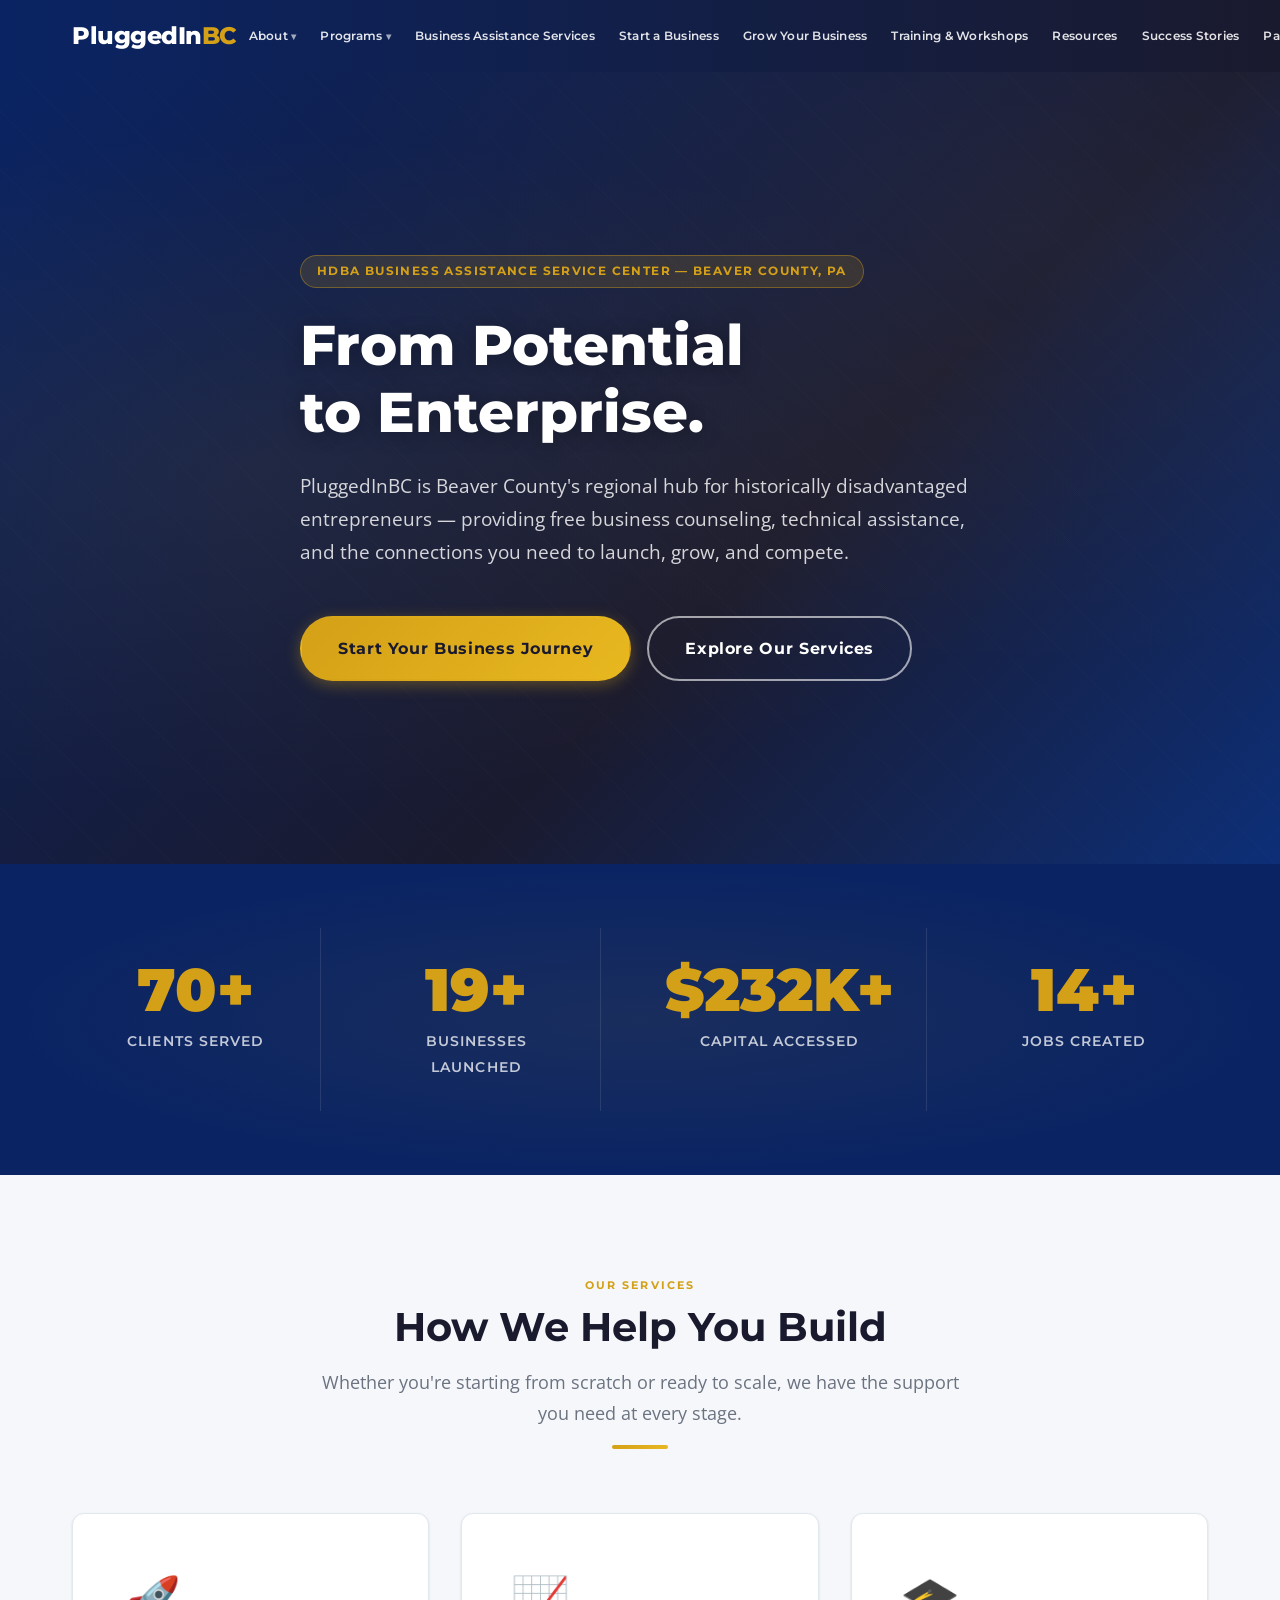
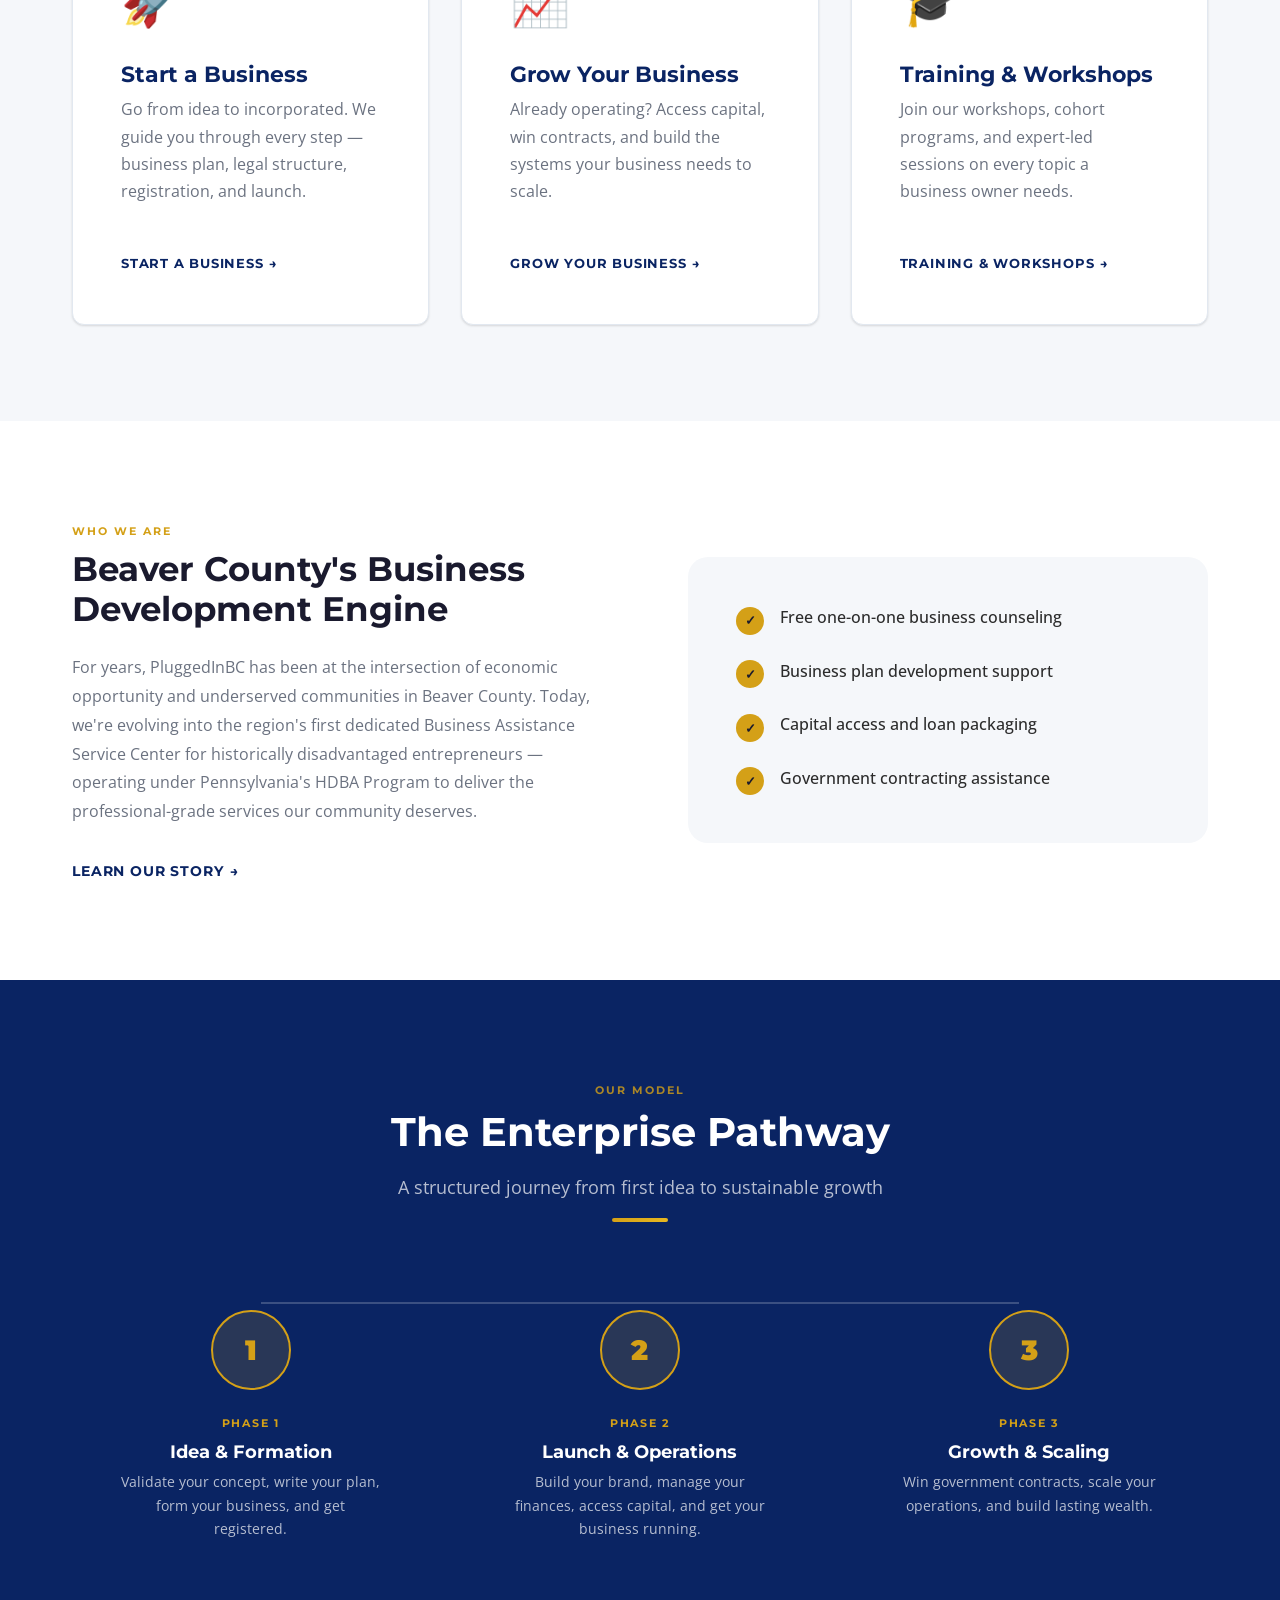
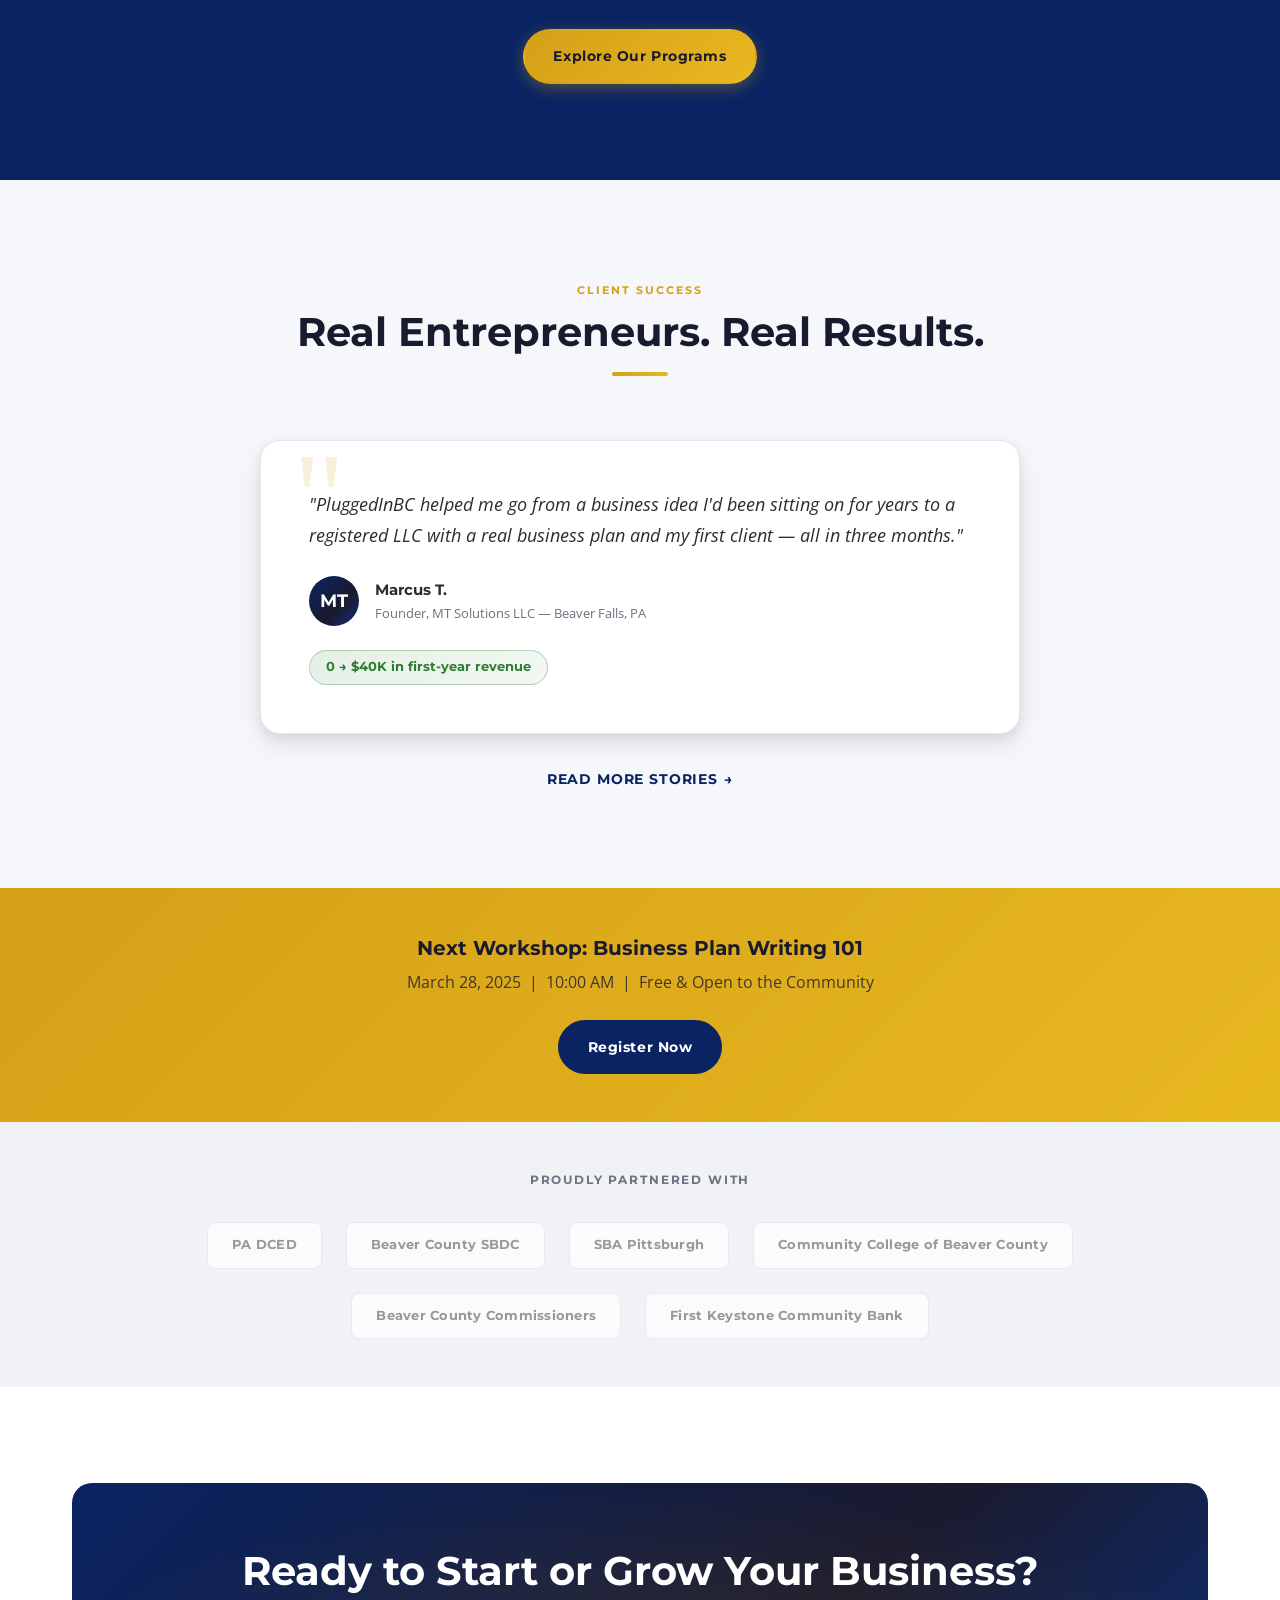
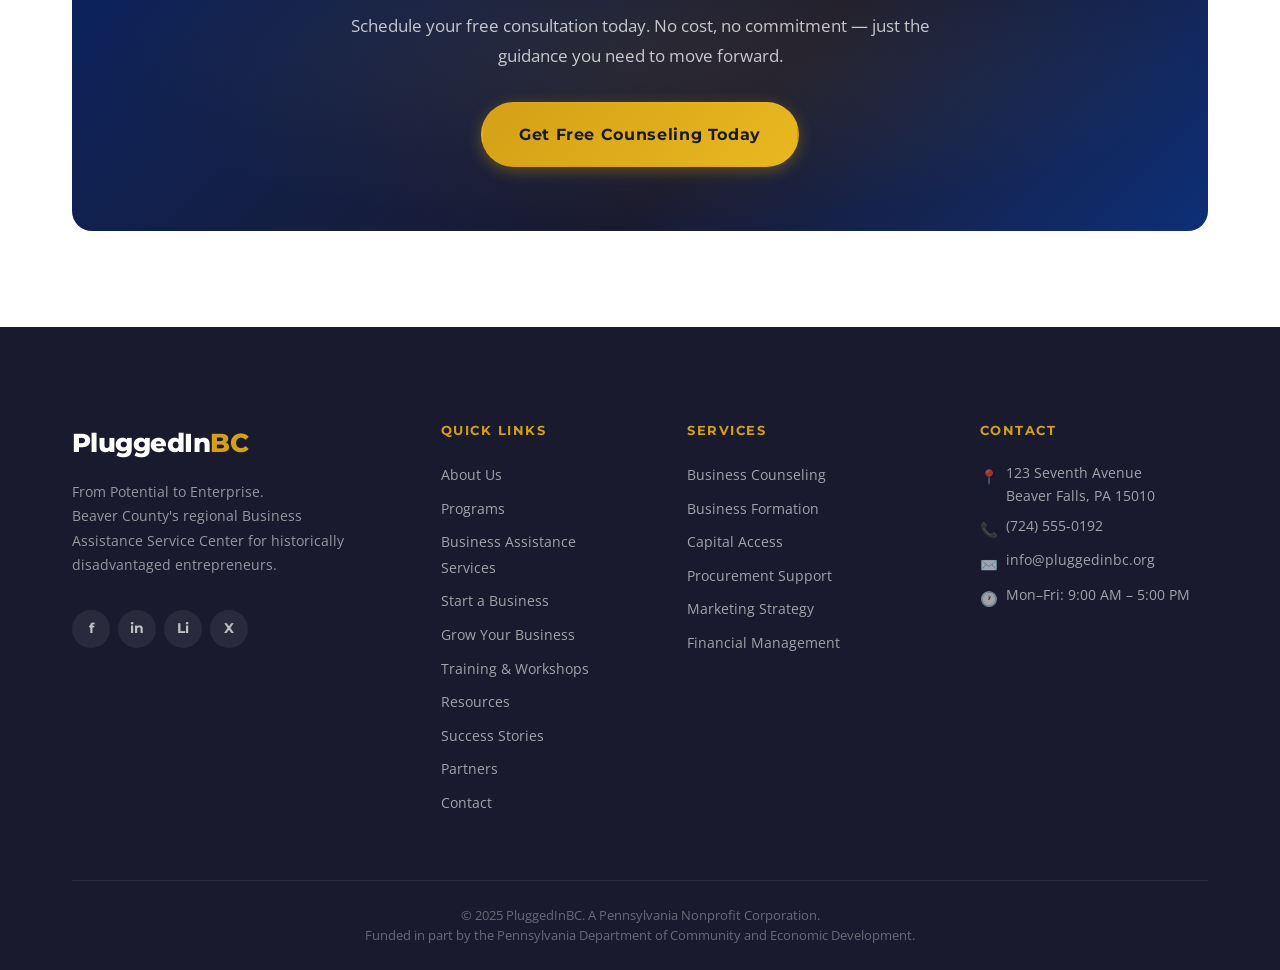
==== index.html @ 72ad7e78 "Initial website build" ====
<!DOCTYPE html>
<html lang="en">
<head>
  <meta charset="UTF-8" />
  <meta name="viewport" content="width=device-width, initial-scale=1.0" />
  <meta name="description" content="PluggedInBC is Beaver County's regional Business Assistance Service Center for historically disadvantaged entrepreneurs — providing free business counseling, technical assistance, and capital access support." />
  <title>PluggedInBC — From Potential to Enterprise | Beaver County, PA</title>
  <link rel="preconnect" href="https://fonts.googleapis.com" />
  <link rel="preconnect" href="https://fonts.gstatic.com" crossorigin />
  <link href="https://fonts.googleapis.com/css2?family=Montserrat:wght@400;500;600;700;800;900&family=Open+Sans:wght@300;400;500;600;700&display=swap" rel="stylesheet" />
  <link rel="stylesheet" href="css/style.css" />
</head>
<body>

  <!-- ============================================================
       NAVIGATION
       ============================================================ -->
  <header class="site-header" role="banner">
    <nav class="nav-container" role="navigation" aria-label="Main navigation">
      <a href="index.html" class="nav-logo" aria-label="PluggedInBC Home">
        <span class="logo-text">PluggedIn<span class="bc">BC</span></span>
      </a>

      <ul class="nav-links" role="list">
        <li class="has-dropdown">
          <a href="about.html">About</a>
          <ul class="dropdown-menu" role="list">
            <li><a href="about.html#mission">Our Mission</a></li>
            <li><a href="about.html#team">Our Team</a></li>
            <li><a href="about.html#story">Our Story</a></li>
          </ul>
        </li>
        <li class="has-dropdown">
          <a href="programs.html">Programs</a>
          <ul class="dropdown-menu" role="list">
            <li><a href="programs.html#enterprise-pathway">Enterprise Pathway</a></li>
            <li><a href="programs.html#workshops">Workshops</a></li>
            <li><a href="programs.html#cohort">Cohort Program</a></li>
          </ul>
        </li>
        <li><a href="services.html">Business Assistance Services</a></li>
        <li><a href="start-a-business.html">Start a Business</a></li>
        <li><a href="grow-your-business.html">Grow Your Business</a></li>
        <li><a href="training.html">Training &amp; Workshops</a></li>
        <li><a href="resources.html">Resources</a></li>
        <li><a href="success-stories.html">Success Stories</a></li>
        <li><a href="partners.html">Partners</a></li>
        <li><a href="contact.html">Contact</a></li>
      </ul>

      <a href="contact.html" class="nav-cta">Get Free Counseling</a>

      <button class="nav-toggle" aria-label="Toggle mobile menu" aria-expanded="false">
        <span></span><span></span><span></span>
      </button>
    </nav>
  </header>

  <!-- Mobile Nav -->
  <div class="mobile-nav" role="dialog" aria-label="Mobile navigation">
    <ul class="mobile-nav-links" role="list">
      <li>
        <button class="mobile-dropdown-toggle" data-target="mob-about">About ▾</button>
        <div class="mobile-dropdown" id="mob-about">
          <a href="about.html#mission">Our Mission</a>
          <a href="about.html#team">Our Team</a>
          <a href="about.html#story">Our Story</a>
        </div>
      </li>
      <li>
        <button class="mobile-dropdown-toggle" data-target="mob-programs">Programs ▾</button>
        <div class="mobile-dropdown" id="mob-programs">
          <a href="programs.html#enterprise-pathway">Enterprise Pathway</a>
          <a href="programs.html#workshops">Workshops</a>
          <a href="programs.html#cohort">Cohort Program</a>
        </div>
      </li>
      <li><a href="services.html">Business Assistance Services</a></li>
      <li><a href="start-a-business.html">Start a Business</a></li>
      <li><a href="grow-your-business.html">Grow Your Business</a></li>
      <li><a href="training.html">Training &amp; Workshops</a></li>
      <li><a href="resources.html">Resources</a></li>
      <li><a href="success-stories.html">Success Stories</a></li>
      <li><a href="partners.html">Partners</a></li>
      <li><a href="contact.html">Contact</a></li>
    </ul>
    <a href="contact.html" class="mobile-nav-cta">Get Free Counseling</a>
  </div>

  <main id="main-content">

    <!-- ============================================================
         HERO
         ============================================================ -->
    <section class="hero" aria-label="Hero">
      <div class="hero-pattern" aria-hidden="true"></div>
      <div class="container">
        <div class="hero-content">
          <span class="hero-badge">HDBA Business Assistance Service Center — Beaver County, PA</span>
          <h1>From Potential<br>to Enterprise.</h1>
          <p class="hero-subheadline">PluggedInBC is Beaver County's regional hub for historically disadvantaged entrepreneurs — providing free business counseling, technical assistance, and the connections you need to launch, grow, and compete.</p>
          <div class="hero-actions">
            <a href="contact.html" class="btn btn-primary btn-lg">Start Your Business Journey</a>
            <a href="services.html" class="btn btn-outline btn-lg">Explore Our Services</a>
          </div>
        </div>
      </div>
    </section>

    <!-- ============================================================
         IMPACT COUNTER BAR
         ============================================================ -->
    <section class="impact-bar" aria-label="Impact statistics">
      <div class="container">
        <div class="impact-grid">
          <div class="impact-item">
            <span class="impact-number" data-counter data-target="75" data-suffix="+">75+</span>
            <span class="impact-label">Clients Served</span>
          </div>
          <div class="impact-item">
            <span class="impact-number" data-counter data-target="20" data-suffix="+">20+</span>
            <span class="impact-label">Businesses Launched</span>
          </div>
          <div class="impact-item">
            <span class="impact-number" data-counter data-target="250" data-prefix="$" data-suffix="K+">$250K+</span>
            <span class="impact-label">Capital Accessed</span>
          </div>
          <div class="impact-item">
            <span class="impact-number" data-counter data-target="15" data-suffix="+">15+</span>
            <span class="impact-label">Jobs Created</span>
          </div>
        </div>
      </div>
    </section>

    <!-- ============================================================
         THREE PILLARS
         ============================================================ -->
    <section class="section section-light" aria-labelledby="pillars-heading">
      <div class="container">
        <div class="section-header centered">
          <span class="section-label">Our Services</span>
          <h2 id="pillars-heading">How We Help You Build</h2>
          <p>Whether you're starting from scratch or ready to scale, we have the support you need at every stage.</p>
          <span class="gold-line centered" aria-hidden="true"></span>
        </div>

        <div class="grid grid-3">
          <div class="pillar-card">
            <div class="icon" aria-hidden="true">🚀</div>
            <h3>Start a Business</h3>
            <p>Go from idea to incorporated. We guide you through every step — business plan, legal structure, registration, and launch.</p>
            <a href="start-a-business.html" class="card-link">Start a Business</a>
          </div>
          <div class="pillar-card">
            <div class="icon" aria-hidden="true">📈</div>
            <h3>Grow Your Business</h3>
            <p>Already operating? Access capital, win contracts, and build the systems your business needs to scale.</p>
            <a href="grow-your-business.html" class="card-link">Grow Your Business</a>
          </div>
          <div class="pillar-card">
            <div class="icon" aria-hidden="true">🎓</div>
            <h3>Training &amp; Workshops</h3>
            <p>Join our workshops, cohort programs, and expert-led sessions on every topic a business owner needs.</p>
            <a href="training.html" class="card-link">Training &amp; Workshops</a>
          </div>
        </div>
      </div>
    </section>

    <!-- ============================================================
         ABOUT SPLIT SECTION
         ============================================================ -->
    <section class="section section-white" aria-labelledby="about-heading">
      <div class="container">
        <div class="split-section">
          <div class="left">
            <span class="section-label">Who We Are</span>
            <h2 id="about-heading">Beaver County's Business Development Engine</h2>
            <p>For years, PluggedInBC has been at the intersection of economic opportunity and underserved communities in Beaver County. Today, we're evolving into the region's first dedicated Business Assistance Service Center for historically disadvantaged entrepreneurs — operating under Pennsylvania's HDBA Program to deliver the professional-grade services our community deserves.</p>
            <a href="about.html#story" class="arrow-link">Learn Our Story</a>
          </div>
          <div class="right">
            <ul class="check-list" role="list">
              <li>Free one-on-one business counseling</li>
              <li>Business plan development support</li>
              <li>Capital access and loan packaging</li>
              <li>Government contracting assistance</li>
            </ul>
          </div>
        </div>
      </div>
    </section>

    <!-- ============================================================
         PROGRAM MODEL — ENTERPRISE PATHWAY
         ============================================================ -->
    <section class="section section-navy" aria-labelledby="pathway-heading">
      <div class="container">
        <div class="section-header centered" style="margin-bottom:2.5rem;">
          <span class="section-label" style="color:rgba(212,160,23,0.8);">Our Model</span>
          <h2 id="pathway-heading" style="color:#fff;">The Enterprise Pathway</h2>
          <p style="color:rgba(255,255,255,0.7);">A structured journey from first idea to sustainable growth</p>
          <span class="gold-line centered" aria-hidden="true"></span>
        </div>

        <div class="phase-steps">
          <div class="phase-step">
            <div class="phase-number" aria-hidden="true">1</div>
            <p class="phase-label">Phase 1</p>
            <h3>Idea &amp; Formation</h3>
            <p>Validate your concept, write your plan, form your business, and get registered.</p>
          </div>
          <div class="phase-step">
            <div class="phase-number" aria-hidden="true">2</div>
            <p class="phase-label">Phase 2</p>
            <h3>Launch &amp; Operations</h3>
            <p>Build your brand, manage your finances, access capital, and get your business running.</p>
          </div>
          <div class="phase-step">
            <div class="phase-number" aria-hidden="true">3</div>
            <p class="phase-label">Phase 3</p>
            <h3>Growth &amp; Scaling</h3>
            <p>Win government contracts, scale your operations, and build lasting wealth.</p>
          </div>
        </div>

        <div style="text-align:center; margin-top:2.5rem;">
          <a href="programs.html" class="btn btn-primary">Explore Our Programs</a>
        </div>
      </div>
    </section>

    <!-- ============================================================
         FEATURED SUCCESS STORY
         ============================================================ -->
    <section class="section section-light" aria-labelledby="story-heading">
      <div class="container">
        <div class="section-header centered">
          <span class="section-label">Client Success</span>
          <h2 id="story-heading">Real Entrepreneurs. Real Results.</h2>
          <span class="gold-line centered" aria-hidden="true"></span>
        </div>

        <div style="max-width:760px; margin:0 auto;">
          <div class="quote-card">
            <p class="quote-text">"PluggedInBC helped me go from a business idea I'd been sitting on for years to a registered LLC with a real business plan and my first client — all in three months."</p>
            <div class="quote-attribution">
              <div class="quote-avatar" aria-hidden="true">MT</div>
              <div class="quote-attribution-text">
                <div class="name">Marcus T.</div>
                <div class="title">Founder, MT Solutions LLC — Beaver Falls, PA</div>
              </div>
            </div>
            <span class="stat-badge">0 → $40K in first-year revenue</span>
          </div>
          <div style="text-align:center; margin-top:2rem;">
            <a href="success-stories.html" class="arrow-link">Read More Stories</a>
          </div>
        </div>
      </div>
    </section>

    <!-- ============================================================
         UPCOMING WORKSHOP BANNER
         ============================================================ -->
    <section class="workshop-banner" aria-label="Upcoming workshop">
      <div class="container">
        <h3>Next Workshop: Business Plan Writing 101</h3>
        <p>March 28, 2025 &nbsp;|&nbsp; 10:00 AM &nbsp;|&nbsp; Free &amp; Open to the Community</p>
        <a href="contact.html" class="btn btn-secondary">Register Now</a>
      </div>
    </section>

    <!-- ============================================================
         PARTNER LOGOS STRIP
         ============================================================ -->
    <section class="partner-strip" aria-label="Our partners">
      <div class="container">
        <p class="partner-strip-label">Proudly Partnered With</p>
        <div class="partner-logos">
          <div class="partner-logo-box">PA DCED</div>
          <div class="partner-logo-box">Beaver County SBDC</div>
          <div class="partner-logo-box">SBA Pittsburgh</div>
          <div class="partner-logo-box">Community College of Beaver County</div>
          <div class="partner-logo-box">Beaver County Commissioners</div>
          <div class="partner-logo-box">First Keystone Community Bank</div>
        </div>
      </div>
    </section>

    <!-- ============================================================
         BOTTOM CTA
         ============================================================ -->
    <section class="section section-white">
      <div class="container">
        <div class="cta-block">
          <h2>Ready to Start or Grow Your Business?</h2>
          <p>Schedule your free consultation today. No cost, no commitment — just the guidance you need to move forward.</p>
          <a href="contact.html" class="btn btn-primary btn-lg">Get Free Counseling Today</a>
        </div>
      </div>
    </section>

  </main>

  <!-- ============================================================
       FOOTER
       ============================================================ -->
  <footer class="site-footer" role="contentinfo">
    <div class="container">
      <div class="footer-grid">
        <!-- Col 1 -->
        <div class="footer-logo-col">
          <a href="index.html" class="nav-logo" style="margin-bottom:1rem; display:inline-block;">
            <span class="logo-text">PluggedIn<span class="bc">BC</span></span>
          </a>
          <p class="footer-tagline">From Potential to Enterprise.<br>Beaver County's regional Business Assistance Service Center for historically disadvantaged entrepreneurs.</p>
          <div class="social-links" aria-label="Social media links">
            <a href="#" class="social-link" aria-label="Facebook">f</a>
            <a href="#" class="social-link" aria-label="Instagram">in</a>
            <a href="#" class="social-link" aria-label="LinkedIn">Li</a>
            <a href="#" class="social-link" aria-label="Twitter/X">X</a>
          </div>
        </div>

        <!-- Col 2 -->
        <div>
          <h4 class="footer-heading">Quick Links</h4>
          <ul class="footer-links">
            <li><a href="about.html">About Us</a></li>
            <li><a href="programs.html">Programs</a></li>
            <li><a href="services.html">Business Assistance Services</a></li>
            <li><a href="start-a-business.html">Start a Business</a></li>
            <li><a href="grow-your-business.html">Grow Your Business</a></li>
            <li><a href="training.html">Training &amp; Workshops</a></li>
            <li><a href="resources.html">Resources</a></li>
            <li><a href="success-stories.html">Success Stories</a></li>
            <li><a href="partners.html">Partners</a></li>
            <li><a href="contact.html">Contact</a></li>
          </ul>
        </div>

        <!-- Col 3 -->
        <div>
          <h4 class="footer-heading">Services</h4>
          <ul class="footer-links">
            <li><a href="services.html">Business Counseling</a></li>
            <li><a href="services.html">Business Formation</a></li>
            <li><a href="services.html">Capital Access</a></li>
            <li><a href="services.html">Procurement Support</a></li>
            <li><a href="services.html">Marketing Strategy</a></li>
            <li><a href="services.html">Financial Management</a></li>
          </ul>
        </div>

        <!-- Col 4 -->
        <div>
          <h4 class="footer-heading">Contact</h4>
          <div class="footer-contact-info">
            <div class="footer-contact-item">
              <span class="icon" aria-hidden="true">📍</span>
              <span>123 Seventh Avenue<br>Beaver Falls, PA 15010</span>
            </div>
            <div class="footer-contact-item">
              <span class="icon" aria-hidden="true">📞</span>
              <span><a href="tel:7245550192" style="color:rgba(255,255,255,0.6)">(724) 555-0192</a></span>
            </div>
            <div class="footer-contact-item">
              <span class="icon" aria-hidden="true">✉️</span>
              <span><a href="mailto:info@pluggedinbc.org" style="color:rgba(255,255,255,0.6)">info@pluggedinbc.org</a></span>
            </div>
            <div class="footer-contact-item">
              <span class="icon" aria-hidden="true">🕐</span>
              <span>Mon–Fri: 9:00 AM – 5:00 PM</span>
            </div>
          </div>
        </div>
      </div>

      <div class="footer-bottom">
        <p>© 2025 PluggedInBC. A Pennsylvania Nonprofit Corporation.<br>Funded in part by the Pennsylvania Department of Community and Economic Development.</p>
      </div>
    </div>
  </footer>

  <script src="js/main.js"></script>
</body>
</html>
---- css/style.css ----
/* ============================================================
   PluggedInBC — Main Stylesheet
   style.css
   ============================================================ */

/* ----------------------------------------------------------
   1. GOOGLE FONTS & CSS VARIABLES
   ---------------------------------------------------------- */
@import url('https://fonts.googleapis.com/css2?family=Montserrat:wght@400;500;600;700;800;900&family=Open+Sans:wght@300;400;500;600;700&display=swap');

:root {
  /* Colors */
  --color-primary:   #0A2463;
  --color-accent:    #D4A017;
  --color-light:     #F5F7FA;
  --color-dark:      #1A1A2E;
  --color-success:   #2E7D32;
  --color-white:     #FFFFFF;
  --color-text:      #2C2C2C;
  --color-text-muted:#6B7280;
  --color-border:    #E2E8F0;
  --color-navy-mid:  #0D2F78;

  /* Gradients */
  --gradient-hero:      linear-gradient(135deg, #0A2463 0%, #1A1A2E 60%, #0D2F78 100%);
  --gradient-nav:       linear-gradient(90deg, #0A2463 0%, #1A1A2E 100%);
  --gradient-accent:    linear-gradient(135deg, #D4A017 0%, #E8B820 100%);

  /* Typography */
  --font-heading: 'Montserrat', sans-serif;
  --font-body:    'Open Sans', sans-serif;

  /* Spacing */
  --spacing-xs:   0.25rem;
  --spacing-sm:   0.5rem;
  --spacing-md:   1rem;
  --spacing-lg:   1.5rem;
  --spacing-xl:   2rem;
  --spacing-2xl:  3rem;
  --spacing-3xl:  4rem;
  --spacing-4xl:  6rem;

  /* Borders */
  --radius-sm:  4px;
  --radius-md:  8px;
  --radius-lg:  12px;
  --radius-xl:  20px;
  --radius-full: 9999px;

  /* Shadows */
  --shadow-sm:  0 1px 3px rgba(0,0,0,0.08), 0 1px 2px rgba(0,0,0,0.06);
  --shadow-md:  0 4px 6px rgba(0,0,0,0.07), 0 2px 4px rgba(0,0,0,0.05);
  --shadow-lg:  0 10px 25px rgba(0,0,0,0.10), 0 4px 10px rgba(0,0,0,0.06);
  --shadow-xl:  0 20px 50px rgba(0,0,0,0.15);
  --shadow-card:0 2px 15px rgba(10,36,99,0.08);

  /* Transitions */
  --transition-fast:   0.15s ease;
  --transition-normal: 0.25s ease;
  --transition-slow:   0.4s ease;

  /* Layout */
  --container-max: 1200px;
  --nav-height:    72px;
}

/* ----------------------------------------------------------
   2. RESET & NORMALIZE
   ---------------------------------------------------------- */
*, *::before, *::after {
  box-sizing: border-box;
  margin: 0;
  padding: 0;
}

html {
  scroll-behavior: smooth;
  font-size: 16px;
  -webkit-text-size-adjust: 100%;
}

body {
  font-family: var(--font-body);
  color: var(--color-text);
  background-color: var(--color-white);
  line-height: 1.6;
  overflow-x: hidden;
}

img, svg, video {
  max-width: 100%;
  height: auto;
  display: block;
}

a {
  color: inherit;
  text-decoration: none;
}

ul, ol {
  list-style: none;
}

button, input, select, textarea {
  font-family: inherit;
  font-size: inherit;
}

button {
  cursor: pointer;
  border: none;
  background: none;
}

/* ----------------------------------------------------------
   3. TYPOGRAPHY SCALE
   ---------------------------------------------------------- */
h1, h2, h3, h4, h5, h6 {
  font-family: var(--font-heading);
  font-weight: 700;
  line-height: 1.2;
  color: var(--color-dark);
}

h1 { font-size: clamp(2rem, 5vw, 3.5rem); font-weight: 800; }
h2 { font-size: clamp(1.6rem, 3.5vw, 2.5rem); }
h3 { font-size: clamp(1.25rem, 2.5vw, 1.75rem); }
h4 { font-size: clamp(1.1rem, 2vw, 1.375rem); }
h5 { font-size: 1.125rem; }
h6 { font-size: 1rem; }

p {
  font-size: 1rem;
  line-height: 1.75;
  color: var(--color-text);
}

.text-small { font-size: 0.875rem; }
.text-xs    { font-size: 0.75rem;  }
.text-large { font-size: 1.125rem; }

.text-muted { color: var(--color-text-muted); }
.text-white { color: var(--color-white); }
.text-accent{ color: var(--color-accent); }
.text-primary{ color: var(--color-primary); }

.font-heading { font-family: var(--font-heading); }
.font-bold    { font-weight: 700; }
.font-semibold{ font-weight: 600; }

/* ----------------------------------------------------------
   4. LAYOUT UTILITIES
   ---------------------------------------------------------- */
.container {
  max-width: var(--container-max);
  margin: 0 auto;
  padding: 0 var(--spacing-xl);
}

.section {
  padding: var(--spacing-4xl) 0;
}

.section-sm {
  padding: var(--spacing-3xl) 0;
}

.section-lg {
  padding: 5rem 0;
}

.section-light { background-color: var(--color-light); }
.section-white { background-color: var(--color-white); }
.section-dark  { background-color: var(--color-dark);  }
.section-navy  { background-color: var(--color-primary); }

.text-center { text-align: center; }
.text-left   { text-align: left; }
.text-right  { text-align: right; }

/* Grid Systems */
.grid { display: grid; gap: var(--spacing-xl); }
.grid-2 { grid-template-columns: repeat(2, 1fr); }
.grid-3 { grid-template-columns: repeat(3, 1fr); }
.grid-4 { grid-template-columns: repeat(4, 1fr); }
.grid-6 { grid-template-columns: repeat(6, 1fr); }

.flex        { display: flex; }
.flex-center { display: flex; align-items: center; justify-content: center; }
.flex-between{ display: flex; align-items: center; justify-content: space-between; }
.flex-col    { flex-direction: column; }
.flex-wrap   { flex-wrap: wrap; }
.gap-sm  { gap: var(--spacing-sm); }
.gap-md  { gap: var(--spacing-md); }
.gap-lg  { gap: var(--spacing-lg); }
.gap-xl  { gap: var(--spacing-xl); }

/* ----------------------------------------------------------
   5. SECTION HEADERS
   ---------------------------------------------------------- */
.section-label {
  display: inline-block;
  font-family: var(--font-heading);
  font-size: 0.7rem;
  font-weight: 700;
  letter-spacing: 0.18em;
  text-transform: uppercase;
  color: var(--color-accent);
  margin-bottom: var(--spacing-sm);
}

.section-header {
  margin-bottom: var(--spacing-3xl);
}

.section-header h2 {
  margin-bottom: var(--spacing-md);
}

.section-header p {
  font-size: 1.1rem;
  color: var(--color-text-muted);
  max-width: 640px;
}

.section-header.centered {
  text-align: center;
}

.section-header.centered p {
  margin: 0 auto;
}

.gold-line {
  display: block;
  width: 56px;
  height: 4px;
  background: var(--gradient-accent);
  border-radius: var(--radius-full);
  margin-top: var(--spacing-md);
}

.gold-line.centered {
  margin: var(--spacing-md) auto 0;
}

/* ----------------------------------------------------------
   6. NAVIGATION
   ---------------------------------------------------------- */
.site-header {
  position: sticky;
  top: 0;
  z-index: 1000;
  background: var(--gradient-nav);
  height: var(--nav-height);
  transition: box-shadow var(--transition-normal);
}

.site-header.scrolled {
  box-shadow: 0 4px 20px rgba(0,0,0,0.25);
}

.nav-container {
  max-width: var(--container-max);
  margin: 0 auto;
  padding: 0 var(--spacing-xl);
  height: 100%;
  display: flex;
  align-items: center;
  justify-content: space-between;
}

/* Logo */
.nav-logo {
  display: flex;
  align-items: center;
  text-decoration: none;
  flex-shrink: 0;
}

.logo-text {
  font-family: var(--font-heading);
  font-weight: 800;
  font-size: 1.5rem;
  color: var(--color-white);
  letter-spacing: -0.02em;
}

.logo-text .bc {
  color: var(--color-accent);
}

/* Nav Links */
.nav-links {
  display: flex;
  align-items: center;
  gap: 0;
  list-style: none;
}

.nav-links > li {
  position: relative;
}

.nav-links > li > a,
.nav-links > li > .nav-link-btn {
  display: block;
  padding: 0 0.75rem;
  height: var(--nav-height);
  line-height: var(--nav-height);
  font-family: var(--font-heading);
  font-size: 0.78rem;
  font-weight: 600;
  letter-spacing: 0.02em;
  color: rgba(255,255,255,0.88);
  white-space: nowrap;
  transition: color var(--transition-fast);
  cursor: pointer;
  background: none;
  border: none;
  text-decoration: none;
}

.nav-links > li > a:hover,
.nav-links > li > .nav-link-btn:hover,
.nav-links > li > a.active {
  color: var(--color-accent);
}

/* Dropdown */
.has-dropdown {
  position: relative;
}

.has-dropdown > a::after,
.has-dropdown > .nav-link-btn::after {
  content: ' ▾';
  font-size: 0.65rem;
  opacity: 0.7;
}

.dropdown-menu {
  position: absolute;
  top: calc(var(--nav-height) - 4px);
  left: 0;
  min-width: 210px;
  background: var(--color-white);
  border-radius: var(--radius-md);
  box-shadow: var(--shadow-xl);
  border-top: 3px solid var(--color-accent);
  opacity: 0;
  visibility: hidden;
  transform: translateY(-8px);
  transition: all var(--transition-normal);
  z-index: 200;
  padding: var(--spacing-sm) 0;
}

.has-dropdown:hover .dropdown-menu,
.has-dropdown.open .dropdown-menu {
  opacity: 1;
  visibility: visible;
  transform: translateY(0);
}

.dropdown-menu a {
  display: block;
  padding: 0.55rem 1.25rem;
  font-family: var(--font-body);
  font-size: 0.875rem;
  font-weight: 500;
  color: var(--color-text);
  transition: background var(--transition-fast), color var(--transition-fast);
}

.dropdown-menu a:hover {
  background: var(--color-light);
  color: var(--color-primary);
}

/* Nav CTA */
.nav-cta {
  display: inline-flex;
  align-items: center;
  padding: 0.6rem 1.25rem;
  background: var(--color-accent);
  color: var(--color-dark) !important;
  font-family: var(--font-heading);
  font-size: 0.78rem;
  font-weight: 700;
  letter-spacing: 0.03em;
  border-radius: var(--radius-full);
  transition: background var(--transition-fast), transform var(--transition-fast), box-shadow var(--transition-fast);
  white-space: nowrap;
  text-decoration: none;
  margin-left: var(--spacing-md);
  flex-shrink: 0;
}

.nav-cta:hover {
  background: #E8B820;
  transform: translateY(-1px);
  box-shadow: 0 4px 12px rgba(212,160,23,0.4);
}

/* Hamburger */
.nav-toggle {
  display: none;
  flex-direction: column;
  gap: 5px;
  padding: 8px;
  cursor: pointer;
  background: none;
  border: none;
}

.nav-toggle span {
  display: block;
  width: 24px;
  height: 2px;
  background: var(--color-white);
  border-radius: 2px;
  transition: all var(--transition-normal);
}

.nav-toggle.open span:nth-child(1) {
  transform: translateY(7px) rotate(45deg);
}

.nav-toggle.open span:nth-child(2) {
  opacity: 0;
}

.nav-toggle.open span:nth-child(3) {
  transform: translateY(-7px) rotate(-45deg);
}

/* Mobile Nav */
.mobile-nav {
  display: none;
  position: fixed;
  top: var(--nav-height);
  left: 0;
  right: 0;
  bottom: 0;
  background: var(--color-dark);
  z-index: 999;
  overflow-y: auto;
  padding: var(--spacing-xl);
  transform: translateX(100%);
  transition: transform var(--transition-normal);
}

.mobile-nav.open {
  transform: translateX(0);
}

.mobile-nav-links {
  list-style: none;
}

.mobile-nav-links li a,
.mobile-nav-links li button {
  display: block;
  padding: 0.85rem 0;
  font-family: var(--font-heading);
  font-size: 1rem;
  font-weight: 600;
  color: rgba(255,255,255,0.88);
  border-bottom: 1px solid rgba(255,255,255,0.08);
  text-decoration: none;
  background: none;
  border-left: none;
  border-right: none;
  border-top: none;
  width: 100%;
  text-align: left;
  cursor: pointer;
  transition: color var(--transition-fast);
}

.mobile-nav-links li a:hover,
.mobile-nav-links li button:hover {
  color: var(--color-accent);
}

.mobile-dropdown {
  padding-left: var(--spacing-lg);
  overflow: hidden;
  max-height: 0;
  transition: max-height var(--transition-slow);
}

.mobile-dropdown.open {
  max-height: 300px;
}

.mobile-dropdown a {
  font-size: 0.9rem !important;
  font-weight: 500 !important;
  color: rgba(255,255,255,0.65) !important;
  border-bottom: 1px solid rgba(255,255,255,0.05) !important;
  padding: 0.65rem 0 !important;
}

.mobile-nav-cta {
  display: block;
  margin-top: var(--spacing-xl);
  padding: 1rem;
  background: var(--color-accent);
  color: var(--color-dark) !important;
  font-family: var(--font-heading);
  font-weight: 700;
  text-align: center;
  border-radius: var(--radius-md);
  font-size: 1rem;
}

/* ----------------------------------------------------------
   7. HERO SECTIONS
   ---------------------------------------------------------- */
.hero {
  position: relative;
  min-height: 88vh;
  display: flex;
  align-items: center;
  background: var(--gradient-hero);
  overflow: hidden;
  padding: var(--spacing-4xl) 0;
}

.hero-inner {
  min-height: 56vh;
  padding: var(--spacing-3xl) 0;
}

.hero::before {
  content: '';
  position: absolute;
  inset: 0;
  background:
    radial-gradient(ellipse at 20% 50%, rgba(212,160,23,0.07) 0%, transparent 60%),
    radial-gradient(ellipse at 80% 20%, rgba(255,255,255,0.04) 0%, transparent 50%);
  pointer-events: none;
}

.hero-pattern {
  position: absolute;
  inset: 0;
  background-image:
    repeating-linear-gradient(
      45deg,
      transparent,
      transparent 40px,
      rgba(255,255,255,0.015) 40px,
      rgba(255,255,255,0.015) 41px
    );
  pointer-events: none;
}

.hero-content {
  position: relative;
  z-index: 1;
  max-width: 820px;
}

.hero-badge {
  display: inline-block;
  padding: 0.4rem 1rem;
  background: rgba(212,160,23,0.15);
  border: 1px solid rgba(212,160,23,0.4);
  border-radius: var(--radius-full);
  font-family: var(--font-heading);
  font-size: 0.72rem;
  font-weight: 700;
  letter-spacing: 0.12em;
  text-transform: uppercase;
  color: var(--color-accent);
  margin-bottom: var(--spacing-lg);
}

.hero h1 {
  color: var(--color-white);
  margin-bottom: var(--spacing-lg);
  text-shadow: 0 2px 20px rgba(0,0,0,0.3);
}

.hero-subheadline {
  font-size: clamp(1rem, 2vw, 1.2rem);
  color: rgba(255,255,255,0.82);
  max-width: 680px;
  margin-bottom: var(--spacing-2xl);
  line-height: 1.7;
}

.hero-actions {
  display: flex;
  gap: var(--spacing-md);
  flex-wrap: wrap;
}

/* ----------------------------------------------------------
   8. BUTTONS
   ---------------------------------------------------------- */
.btn {
  display: inline-flex;
  align-items: center;
  justify-content: center;
  gap: 0.5rem;
  padding: 0.875rem 1.75rem;
  font-family: var(--font-heading);
  font-size: 0.875rem;
  font-weight: 700;
  letter-spacing: 0.04em;
  border-radius: var(--radius-full);
  transition: all var(--transition-normal);
  cursor: pointer;
  text-decoration: none;
  border: 2px solid transparent;
  white-space: nowrap;
}

/* Primary — gold filled */
.btn-primary {
  background: var(--gradient-accent);
  color: var(--color-dark);
  border-color: transparent;
  box-shadow: 0 4px 15px rgba(212,160,23,0.35);
}

.btn-primary:hover {
  background: linear-gradient(135deg, #E8B820 0%, #F5C830 100%);
  transform: translateY(-2px);
  box-shadow: 0 8px 25px rgba(212,160,23,0.45);
}

/* Secondary — navy filled */
.btn-secondary {
  background: var(--color-primary);
  color: var(--color-white);
  border-color: var(--color-primary);
}

.btn-secondary:hover {
  background: var(--color-navy-mid);
  border-color: var(--color-navy-mid);
  transform: translateY(-2px);
  box-shadow: var(--shadow-lg);
}

/* Outline — white bordered */
.btn-outline {
  background: transparent;
  color: var(--color-white);
  border-color: rgba(255,255,255,0.6);
}

.btn-outline:hover {
  background: rgba(255,255,255,0.1);
  border-color: var(--color-white);
  transform: translateY(-2px);
}

/* Outline Navy */
.btn-outline-navy {
  background: transparent;
  color: var(--color-primary);
  border-color: var(--color-primary);
}

.btn-outline-navy:hover {
  background: var(--color-primary);
  color: var(--color-white);
  transform: translateY(-2px);
}

.btn-lg {
  padding: 1.1rem 2.25rem;
  font-size: 1rem;
}

.btn-sm {
  padding: 0.5rem 1.1rem;
  font-size: 0.8rem;
}

/* ----------------------------------------------------------
   9. CARDS
   ---------------------------------------------------------- */
.card {
  background: var(--color-white);
  border-radius: var(--radius-lg);
  box-shadow: var(--shadow-card);
  padding: var(--spacing-2xl);
  transition: transform var(--transition-normal), box-shadow var(--transition-normal);
  border: 1px solid var(--color-border);
}

.card:hover {
  transform: translateY(-5px);
  box-shadow: var(--shadow-lg);
}

.card-icon {
  font-size: 2.5rem;
  margin-bottom: var(--spacing-lg);
  display: block;
}

.card h3 {
  margin-bottom: var(--spacing-sm);
  font-size: 1.2rem;
}

.card p {
  color: var(--color-text-muted);
  font-size: 0.95rem;
  line-height: 1.65;
}

.card-link {
  display: inline-flex;
  align-items: center;
  gap: 0.35rem;
  font-family: var(--font-heading);
  font-size: 0.82rem;
  font-weight: 700;
  color: var(--color-primary);
  text-transform: uppercase;
  letter-spacing: 0.06em;
  margin-top: var(--spacing-lg);
  transition: gap var(--transition-fast), color var(--transition-fast);
}

.card-link:hover {
  gap: 0.6rem;
  color: var(--color-accent);
}

.card-link::after { content: '→'; }

/* Service Card variant */
.service-card {
  display: flex;
  flex-direction: column;
  gap: var(--spacing-md);
}

.service-card .card-icon-wrap {
  width: 56px;
  height: 56px;
  background: linear-gradient(135deg, rgba(10,36,99,0.08) 0%, rgba(212,160,23,0.12) 100%);
  border-radius: var(--radius-md);
  display: flex;
  align-items: center;
  justify-content: center;
  font-size: 1.5rem;
  flex-shrink: 0;
}

/* ----------------------------------------------------------
   10. IMPACT COUNTER SECTION
   ---------------------------------------------------------- */
.impact-bar {
  background: var(--color-primary);
  padding: var(--spacing-3xl) 0;
  position: relative;
  overflow: hidden;
}

.impact-bar::before {
  content: '';
  position: absolute;
  inset: 0;
  background: radial-gradient(ellipse at center, rgba(212,160,23,0.08) 0%, transparent 70%);
}

.impact-grid {
  display: grid;
  grid-template-columns: repeat(4, 1fr);
  gap: var(--spacing-xl);
  position: relative;
  z-index: 1;
}

.impact-item {
  text-align: center;
  padding: var(--spacing-xl);
  border-right: 1px solid rgba(255,255,255,0.1);
}

.impact-item:last-child {
  border-right: none;
}

.impact-number {
  font-family: var(--font-heading);
  font-size: clamp(2.5rem, 5vw, 3.75rem);
  font-weight: 900;
  color: var(--color-accent);
  line-height: 1;
  display: block;
  margin-bottom: var(--spacing-sm);
}

.impact-label {
  font-family: var(--font-heading);
  font-size: 0.85rem;
  font-weight: 600;
  letter-spacing: 0.08em;
  text-transform: uppercase;
  color: rgba(255,255,255,0.75);
}

/* ----------------------------------------------------------
   11. PILLAR CARDS (Homepage)
   ---------------------------------------------------------- */
.pillar-card {
  background: var(--color-white);
  border-radius: var(--radius-lg);
  padding: var(--spacing-2xl);
  border: 1px solid var(--color-border);
  box-shadow: var(--shadow-sm);
  transition: all var(--transition-normal);
  position: relative;
  overflow: hidden;
}

.pillar-card::before {
  content: '';
  position: absolute;
  top: 0;
  left: 0;
  right: 0;
  height: 4px;
  background: var(--gradient-accent);
  transform: scaleX(0);
  transform-origin: left;
  transition: transform var(--transition-normal);
}

.pillar-card:hover {
  transform: translateY(-6px);
  box-shadow: var(--shadow-xl);
}

.pillar-card:hover::before {
  transform: scaleX(1);
}

.pillar-card .icon {
  font-size: 3rem;
  margin-bottom: var(--spacing-lg);
}

.pillar-card h3 {
  font-size: 1.35rem;
  margin-bottom: var(--spacing-sm);
  color: var(--color-primary);
}

.pillar-card p {
  color: var(--color-text-muted);
  line-height: 1.7;
  margin-bottom: var(--spacing-lg);
}

/* ----------------------------------------------------------
   12. SPLIT SECTION (About preview on homepage)
   ---------------------------------------------------------- */
.split-section {
  display: grid;
  grid-template-columns: 1fr 1fr;
  gap: var(--spacing-4xl);
  align-items: center;
}

.split-section .left h2 {
  margin-bottom: var(--spacing-lg);
  font-size: clamp(1.5rem, 3vw, 2.1rem);
}

.split-section .left p {
  color: var(--color-text-muted);
  line-height: 1.8;
  margin-bottom: var(--spacing-xl);
}

.split-section .right {
  background: var(--color-light);
  border-radius: var(--radius-xl);
  padding: var(--spacing-2xl);
}

.check-list {
  list-style: none;
  display: flex;
  flex-direction: column;
  gap: var(--spacing-lg);
}

.check-list li {
  display: flex;
  align-items: flex-start;
  gap: var(--spacing-md);
  font-size: 1rem;
  font-weight: 500;
}

.check-list li::before {
  content: '✓';
  display: flex;
  align-items: center;
  justify-content: center;
  width: 28px;
  height: 28px;
  background: var(--color-accent);
  color: var(--color-dark);
  border-radius: 50%;
  font-weight: 900;
  font-size: 0.8rem;
  flex-shrink: 0;
  margin-top: 0.1rem;
}

/* ----------------------------------------------------------
   13. PHASE / STEP SECTIONS
   ---------------------------------------------------------- */
.phase-steps {
  display: grid;
  grid-template-columns: repeat(3, 1fr);
  gap: var(--spacing-xl);
  position: relative;
}

.phase-steps::before {
  content: '';
  position: absolute;
  top: 40px;
  left: calc(33.33% / 2);
  right: calc(33.33% / 2);
  height: 2px;
  background: rgba(255,255,255,0.2);
  z-index: 0;
}

.phase-step {
  text-align: center;
  padding: var(--spacing-2xl);
  position: relative;
  z-index: 1;
}

.phase-number {
  display: inline-flex;
  align-items: center;
  justify-content: center;
  width: 80px;
  height: 80px;
  border-radius: 50%;
  background: rgba(212,160,23,0.15);
  border: 2px solid var(--color-accent);
  font-family: var(--font-heading);
  font-size: 1.75rem;
  font-weight: 900;
  color: var(--color-accent);
  margin: 0 auto var(--spacing-lg);
}

.phase-step .phase-label {
  font-family: var(--font-heading);
  font-size: 0.7rem;
  font-weight: 700;
  letter-spacing: 0.15em;
  text-transform: uppercase;
  color: var(--color-accent);
  margin-bottom: var(--spacing-sm);
}

.phase-step h3 {
  color: var(--color-white);
  font-size: 1.1rem;
  margin-bottom: var(--spacing-sm);
}

.phase-step p {
  color: rgba(255,255,255,0.7);
  font-size: 0.9rem;
  line-height: 1.65;
}

/* ----------------------------------------------------------
   14. MILESTONE CALLOUT BOXES
   ---------------------------------------------------------- */
.milestone-box {
  background: rgba(212,160,23,0.06);
  border-left: 4px solid var(--color-accent);
  border-radius: 0 var(--radius-md) var(--radius-md) 0;
  padding: var(--spacing-lg) var(--spacing-xl);
  margin-top: var(--spacing-xl);
}

.milestone-box p {
  font-weight: 600;
  font-size: 0.95rem;
  color: var(--color-text);
  font-style: italic;
}

/* ----------------------------------------------------------
   15. TESTIMONIAL / QUOTE CARDS
   ---------------------------------------------------------- */
.quote-card {
  background: var(--color-white);
  border-radius: var(--radius-xl);
  padding: var(--spacing-2xl);
  box-shadow: var(--shadow-lg);
  position: relative;
  border: 1px solid var(--color-border);
}

.quote-card::before {
  content: '"';
  position: absolute;
  top: -0.5rem;
  left: var(--spacing-xl);
  font-family: Georgia, serif;
  font-size: 8rem;
  color: var(--color-accent);
  opacity: 0.15;
  line-height: 1;
}

.quote-text {
  font-size: 1.1rem;
  line-height: 1.8;
  color: var(--color-text);
  font-style: italic;
  margin-bottom: var(--spacing-lg);
  position: relative;
  z-index: 1;
}

.quote-attribution {
  display: flex;
  align-items: center;
  gap: var(--spacing-md);
}

.quote-avatar {
  width: 50px;
  height: 50px;
  border-radius: 50%;
  background: var(--gradient-hero);
  display: flex;
  align-items: center;
  justify-content: center;
  font-family: var(--font-heading);
  font-weight: 700;
  font-size: 1.1rem;
  color: var(--color-white);
  flex-shrink: 0;
}

.quote-attribution-text .name {
  font-family: var(--font-heading);
  font-weight: 700;
  font-size: 0.95rem;
}

.quote-attribution-text .title {
  font-size: 0.82rem;
  color: var(--color-text-muted);
}

.stat-badge {
  display: inline-block;
  margin-top: var(--spacing-lg);
  padding: 0.4rem 1rem;
  background: linear-gradient(135deg, rgba(46,125,50,0.12) 0%, rgba(46,125,50,0.06) 100%);
  border: 1px solid rgba(46,125,50,0.3);
  border-radius: var(--radius-full);
  font-family: var(--font-heading);
  font-size: 0.8rem;
  font-weight: 700;
  color: var(--color-success);
}

/* ----------------------------------------------------------
   16. WORKSHOP BANNER
   ---------------------------------------------------------- */
.workshop-banner {
  background: var(--gradient-accent);
  padding: var(--spacing-2xl) 0;
  text-align: center;
}

.workshop-banner h3 {
  font-size: 1.25rem;
  color: var(--color-dark);
  margin-bottom: var(--spacing-sm);
}

.workshop-banner p {
  color: rgba(26,26,46,0.8);
  font-size: 1rem;
  margin-bottom: var(--spacing-lg);
}

/* ----------------------------------------------------------
   17. PARTNER LOGOS STRIP
   ---------------------------------------------------------- */
.partner-strip {
  background: #F0F2F5;
  padding: var(--spacing-2xl) 0;
}

.partner-strip-label {
  text-align: center;
  font-family: var(--font-heading);
  font-size: 0.72rem;
  font-weight: 700;
  letter-spacing: 0.16em;
  text-transform: uppercase;
  color: var(--color-text-muted);
  margin-bottom: var(--spacing-xl);
}

.partner-logos {
  display: flex;
  align-items: center;
  justify-content: center;
  gap: var(--spacing-lg);
  flex-wrap: wrap;
}

.partner-logo-box {
  padding: 0.75rem 1.5rem;
  background: var(--color-white);
  border-radius: var(--radius-md);
  border: 1px solid var(--color-border);
  font-family: var(--font-heading);
  font-size: 0.8rem;
  font-weight: 700;
  color: var(--color-text-muted);
  filter: grayscale(1);
  opacity: 0.7;
  transition: all var(--transition-normal);
  cursor: default;
  letter-spacing: 0.02em;
}

.partner-logo-box:hover {
  filter: grayscale(0);
  opacity: 1;
  color: var(--color-primary);
  border-color: var(--color-primary);
  transform: translateY(-2px);
}

/* ----------------------------------------------------------
   18. FORM STYLES
   ---------------------------------------------------------- */
.form-group {
  margin-bottom: var(--spacing-lg);
}

.form-group label {
  display: block;
  font-family: var(--font-heading);
  font-size: 0.82rem;
  font-weight: 700;
  letter-spacing: 0.04em;
  text-transform: uppercase;
  color: var(--color-text);
  margin-bottom: var(--spacing-sm);
}

.form-group input,
.form-group select,
.form-group textarea {
  width: 100%;
  padding: 0.8rem 1rem;
  border: 1.5px solid var(--color-border);
  border-radius: var(--radius-md);
  font-size: 0.95rem;
  color: var(--color-text);
  background: var(--color-white);
  transition: border-color var(--transition-fast), box-shadow var(--transition-fast);
  appearance: none;
}

.form-group input:focus,
.form-group select:focus,
.form-group textarea:focus {
  outline: none;
  border-color: var(--color-primary);
  box-shadow: 0 0 0 3px rgba(10,36,99,0.1);
}

.form-group input.error,
.form-group select.error,
.form-group textarea.error {
  border-color: #DC2626;
  box-shadow: 0 0 0 3px rgba(220,38,38,0.1);
}

.form-error {
  display: none;
  font-size: 0.8rem;
  color: #DC2626;
  margin-top: var(--spacing-xs);
}

.form-error.visible {
  display: block;
}

.form-group textarea {
  min-height: 130px;
  resize: vertical;
}

.checkbox-group {
  display: grid;
  grid-template-columns: repeat(2, 1fr);
  gap: var(--spacing-sm);
  margin-top: var(--spacing-sm);
}

.checkbox-item {
  display: flex;
  align-items: center;
  gap: var(--spacing-sm);
  cursor: pointer;
  font-size: 0.9rem;
}

.checkbox-item input[type="checkbox"] {
  width: 18px;
  height: 18px;
  border: 2px solid var(--color-border);
  border-radius: 4px;
  cursor: pointer;
  flex-shrink: 0;
  accent-color: var(--color-primary);
}

.form-success {
  display: none;
  background: linear-gradient(135deg, rgba(46,125,50,0.1) 0%, rgba(46,125,50,0.05) 100%);
  border: 1px solid rgba(46,125,50,0.35);
  border-radius: var(--radius-lg);
  padding: var(--spacing-2xl);
  text-align: center;
}

.form-success.visible {
  display: block;
}

.form-success h3 {
  color: var(--color-success);
  margin-bottom: var(--spacing-sm);
}

.form-success p {
  color: var(--color-text-muted);
}

/* ----------------------------------------------------------
   19. FOOTER
   ---------------------------------------------------------- */
.site-footer {
  background: var(--color-dark);
  padding: var(--spacing-4xl) 0 0;
}

.footer-grid {
  display: grid;
  grid-template-columns: 2fr 1.2fr 1.5fr 1.5fr;
  gap: var(--spacing-3xl);
  padding-bottom: var(--spacing-3xl);
  border-bottom: 1px solid rgba(255,255,255,0.08);
}

.footer-logo-col .logo-text {
  font-size: 1.6rem;
  margin-bottom: var(--spacing-md);
}

.footer-tagline {
  font-size: 0.9rem;
  color: rgba(255,255,255,0.55);
  line-height: 1.7;
  margin-bottom: var(--spacing-xl);
}

.social-links {
  display: flex;
  gap: var(--spacing-sm);
}

.social-link {
  display: flex;
  align-items: center;
  justify-content: center;
  width: 38px;
  height: 38px;
  border-radius: 50%;
  background: rgba(255,255,255,0.07);
  color: rgba(255,255,255,0.7);
  font-size: 0.9rem;
  font-weight: 700;
  text-decoration: none;
  transition: all var(--transition-fast);
  font-family: var(--font-heading);
}

.social-link:hover {
  background: var(--color-accent);
  color: var(--color-dark);
  transform: translateY(-2px);
}

.footer-heading {
  font-family: var(--font-heading);
  font-size: 0.8rem;
  font-weight: 700;
  letter-spacing: 0.12em;
  text-transform: uppercase;
  color: var(--color-accent);
  margin-bottom: var(--spacing-lg);
}

.footer-links {
  list-style: none;
  display: flex;
  flex-direction: column;
  gap: var(--spacing-sm);
}

.footer-links a {
  font-size: 0.9rem;
  color: rgba(255,255,255,0.6);
  text-decoration: none;
  transition: color var(--transition-fast);
  line-height: 1.6;
}

.footer-links a:hover {
  color: var(--color-accent);
}

.footer-contact-info {
  display: flex;
  flex-direction: column;
  gap: var(--spacing-sm);
}

.footer-contact-item {
  display: flex;
  gap: var(--spacing-sm);
  font-size: 0.88rem;
  color: rgba(255,255,255,0.6);
  line-height: 1.6;
}

.footer-contact-item .icon {
  flex-shrink: 0;
  margin-top: 0.2rem;
  font-size: 0.9rem;
}

.footer-bottom {
  padding: var(--spacing-lg) 0;
  text-align: center;
}

.footer-bottom p {
  font-size: 0.8rem;
  color: rgba(255,255,255,0.35);
  line-height: 1.6;
}

/* ----------------------------------------------------------
   20. EVENT / WORKSHOP CARDS
   ---------------------------------------------------------- */
.event-card {
  background: var(--color-white);
  border-radius: var(--radius-lg);
  padding: var(--spacing-xl);
  box-shadow: var(--shadow-sm);
  border: 1px solid var(--color-border);
  display: flex;
  align-items: center;
  gap: var(--spacing-xl);
  transition: all var(--transition-normal);
}

.event-card:hover {
  box-shadow: var(--shadow-lg);
  transform: translateY(-3px);
  border-color: rgba(10,36,99,0.2);
}

.event-date-box {
  background: var(--color-primary);
  border-radius: var(--radius-md);
  padding: var(--spacing-md);
  text-align: center;
  min-width: 70px;
  flex-shrink: 0;
}

.event-date-box .month {
  font-family: var(--font-heading);
  font-size: 0.72rem;
  font-weight: 700;
  letter-spacing: 0.1em;
  text-transform: uppercase;
  color: var(--color-accent);
}

.event-date-box .day {
  font-family: var(--font-heading);
  font-size: 1.75rem;
  font-weight: 900;
  color: var(--color-white);
  line-height: 1;
}

.event-info {
  flex: 1;
}

.event-info h4 {
  font-size: 1rem;
  margin-bottom: 0.25rem;
  color: var(--color-primary);
}

.event-meta {
  font-size: 0.82rem;
  color: var(--color-text-muted);
  margin-bottom: var(--spacing-sm);
}

.event-badge {
  display: inline-block;
  padding: 0.2rem 0.65rem;
  background: rgba(46,125,50,0.1);
  color: var(--color-success);
  border-radius: var(--radius-full);
  font-size: 0.72rem;
  font-weight: 700;
  letter-spacing: 0.06em;
  text-transform: uppercase;
}

/* ----------------------------------------------------------
   21. TEAM MEMBER CARDS
   ---------------------------------------------------------- */
.team-card {
  background: var(--color-white);
  border-radius: var(--radius-lg);
  padding: var(--spacing-xl);
  text-align: center;
  box-shadow: var(--shadow-sm);
  border: 1px solid var(--color-border);
  transition: all var(--transition-normal);
}

.team-card:hover {
  transform: translateY(-4px);
  box-shadow: var(--shadow-lg);
}

.team-avatar {
  width: 80px;
  height: 80px;
  border-radius: 50%;
  background: var(--gradient-hero);
  margin: 0 auto var(--spacing-md);
  display: flex;
  align-items: center;
  justify-content: center;
  font-family: var(--font-heading);
  font-size: 1.75rem;
  color: var(--color-white);
  font-weight: 700;
}

.team-card h4 {
  font-size: 0.95rem;
  margin-bottom: 0.25rem;
}

.team-card .role {
  font-family: var(--font-heading);
  font-size: 0.78rem;
  font-weight: 700;
  letter-spacing: 0.06em;
  text-transform: uppercase;
  color: var(--color-accent);
  margin-bottom: var(--spacing-sm);
}

.team-card p {
  font-size: 0.83rem;
  color: var(--color-text-muted);
  line-height: 1.6;
}

/* ----------------------------------------------------------
   22. CERTIFICATION CARDS
   ---------------------------------------------------------- */
.cert-card {
  background: var(--color-white);
  border-radius: var(--radius-lg);
  padding: var(--spacing-xl);
  border: 2px solid var(--color-border);
  text-align: center;
  transition: all var(--transition-normal);
}

.cert-card:hover {
  border-color: var(--color-primary);
  transform: translateY(-3px);
  box-shadow: var(--shadow-lg);
}

.cert-badge {
  display: inline-flex;
  align-items: center;
  justify-content: center;
  width: 64px;
  height: 64px;
  border-radius: 50%;
  background: var(--gradient-hero);
  font-family: var(--font-heading);
  font-size: 1rem;
  font-weight: 900;
  color: var(--color-accent);
  margin: 0 auto var(--spacing-md);
  letter-spacing: 0.05em;
}

.cert-card h4 {
  font-size: 1rem;
  margin-bottom: var(--spacing-xs);
}

.cert-card .cert-eligibility {
  font-size: 0.78rem;
  color: var(--color-accent);
  font-weight: 700;
  font-family: var(--font-heading);
  text-transform: uppercase;
  letter-spacing: 0.06em;
  margin-bottom: var(--spacing-sm);
}

.cert-card p {
  font-size: 0.85rem;
  color: var(--color-text-muted);
  line-height: 1.6;
  margin-bottom: var(--spacing-md);
}

/* ----------------------------------------------------------
   23. CAPITAL SOURCE CARDS
   ---------------------------------------------------------- */
.capital-card {
  background: var(--color-light);
  border-radius: var(--radius-lg);
  padding: var(--spacing-xl);
  border-left: 4px solid var(--color-primary);
  transition: all var(--transition-normal);
}

.capital-card:hover {
  background: var(--color-white);
  box-shadow: var(--shadow-lg);
  transform: translateY(-3px);
}

.capital-card h4 {
  font-size: 1rem;
  color: var(--color-primary);
  margin-bottom: var(--spacing-sm);
}

.capital-card p {
  font-size: 0.88rem;
  color: var(--color-text-muted);
  line-height: 1.6;
}

/* ----------------------------------------------------------
   24. RESOURCE CARDS
   ---------------------------------------------------------- */
.resource-card {
  background: var(--color-white);
  border-radius: var(--radius-lg);
  padding: var(--spacing-xl);
  border: 1px solid var(--color-border);
  display: flex;
  flex-direction: column;
  gap: var(--spacing-md);
  transition: all var(--transition-normal);
  box-shadow: var(--shadow-sm);
}

.resource-card:hover {
  border-color: var(--color-primary);
  transform: translateY(-3px);
  box-shadow: var(--shadow-lg);
}

.resource-icon {
  font-size: 2rem;
  color: var(--color-primary);
}

.resource-card h4 {
  font-size: 1rem;
  color: var(--color-primary);
}

.resource-card p {
  font-size: 0.875rem;
  color: var(--color-text-muted);
  line-height: 1.6;
  flex: 1;
}

.download-link {
  display: inline-flex;
  align-items: center;
  gap: 0.4rem;
  font-family: var(--font-heading);
  font-size: 0.78rem;
  font-weight: 700;
  color: var(--color-primary);
  text-transform: uppercase;
  letter-spacing: 0.06em;
  transition: color var(--transition-fast), gap var(--transition-fast);
}

.download-link:hover {
  color: var(--color-accent);
  gap: 0.65rem;
}

/* ----------------------------------------------------------
   25. TABLE STYLES
   ---------------------------------------------------------- */
.data-table {
  width: 100%;
  border-collapse: collapse;
  font-size: 0.9rem;
}

.data-table th {
  background: var(--color-primary);
  color: var(--color-white);
  font-family: var(--font-heading);
  font-size: 0.78rem;
  font-weight: 700;
  letter-spacing: 0.08em;
  text-transform: uppercase;
  padding: 0.85rem 1rem;
  text-align: left;
}

.data-table td {
  padding: 0.85rem 1rem;
  border-bottom: 1px solid var(--color-border);
  color: var(--color-text);
  vertical-align: top;
}

.data-table tr:last-child td {
  border-bottom: none;
}

.data-table tr:hover td {
  background: var(--color-light);
}

.data-table-wrap {
  border-radius: var(--radius-lg);
  overflow: hidden;
  box-shadow: var(--shadow-sm);
  border: 1px solid var(--color-border);
}

/* ----------------------------------------------------------
   26. GLOSSARY
   ---------------------------------------------------------- */
.glossary-grid {
  display: grid;
  grid-template-columns: repeat(3, 1fr);
  gap: var(--spacing-md);
}

.glossary-item {
  background: var(--color-white);
  border-radius: var(--radius-md);
  padding: var(--spacing-lg);
  border: 1px solid var(--color-border);
  transition: all var(--transition-fast);
}

.glossary-item:hover {
  border-color: var(--color-primary);
  box-shadow: var(--shadow-sm);
}

.glossary-term {
  font-family: var(--font-heading);
  font-weight: 700;
  font-size: 0.9rem;
  color: var(--color-primary);
  margin-bottom: var(--spacing-xs);
}

.glossary-def {
  font-size: 0.83rem;
  color: var(--color-text-muted);
  line-height: 1.5;
}

/* ----------------------------------------------------------
   27. STEP GUIDE (Start a Business page)
   ---------------------------------------------------------- */
.step-guide {
  display: flex;
  flex-direction: column;
  gap: 0;
}

.step-item {
  display: grid;
  grid-template-columns: 80px 1fr;
  gap: var(--spacing-xl);
  padding: var(--spacing-2xl) 0;
  border-bottom: 1px solid var(--color-border);
  position: relative;
}

.step-item:last-child {
  border-bottom: none;
}

.step-number-wrap {
  display: flex;
  flex-direction: column;
  align-items: center;
}

.step-num {
  width: 56px;
  height: 56px;
  border-radius: 50%;
  background: var(--color-primary);
  color: var(--color-white);
  font-family: var(--font-heading);
  font-size: 1.25rem;
  font-weight: 900;
  display: flex;
  align-items: center;
  justify-content: center;
  flex-shrink: 0;
}

.step-connector {
  flex: 1;
  width: 2px;
  background: var(--color-border);
  margin-top: var(--spacing-sm);
  min-height: 40px;
}

.step-item:last-child .step-connector {
  display: none;
}

.step-content h3 {
  font-size: 1.2rem;
  color: var(--color-primary);
  margin-bottom: var(--spacing-sm);
  padding-top: 0.75rem;
}

.step-content p {
  color: var(--color-text-muted);
  line-height: 1.75;
}

/* ----------------------------------------------------------
   28. FAQ SECTION
   ---------------------------------------------------------- */
.faq-list {
  display: flex;
  flex-direction: column;
  gap: var(--spacing-md);
}

.faq-item {
  background: var(--color-white);
  border-radius: var(--radius-md);
  border: 1px solid var(--color-border);
  overflow: hidden;
  transition: box-shadow var(--transition-fast);
}

.faq-item:hover {
  box-shadow: var(--shadow-sm);
}

.faq-question {
  padding: var(--spacing-lg) var(--spacing-xl);
  font-family: var(--font-heading);
  font-size: 0.97rem;
  font-weight: 700;
  color: var(--color-primary);
  cursor: pointer;
  display: flex;
  justify-content: space-between;
  align-items: center;
  gap: var(--spacing-md);
  background: none;
  border: none;
  width: 100%;
  text-align: left;
  transition: background var(--transition-fast);
}

.faq-question:hover {
  background: var(--color-light);
}

.faq-question::after {
  content: '+';
  font-size: 1.4rem;
  font-weight: 300;
  color: var(--color-accent);
  flex-shrink: 0;
  transition: transform var(--transition-normal);
}

.faq-item.open .faq-question::after {
  transform: rotate(45deg);
}

.faq-answer {
  max-height: 0;
  overflow: hidden;
  transition: max-height var(--transition-slow), padding var(--transition-slow);
}

.faq-item.open .faq-answer {
  max-height: 300px;
}

.faq-answer-inner {
  padding: 0 var(--spacing-xl) var(--spacing-lg);
  color: var(--color-text-muted);
  font-size: 0.95rem;
  line-height: 1.75;
  border-top: 1px solid var(--color-border);
  padding-top: var(--spacing-md);
}

/* ----------------------------------------------------------
   29. CONTACT PAGE LAYOUT
   ---------------------------------------------------------- */
.contact-split {
  display: grid;
  grid-template-columns: 1fr 1.6fr;
  gap: var(--spacing-4xl);
  align-items: start;
}

.contact-info-block {
  display: flex;
  flex-direction: column;
  gap: var(--spacing-xl);
}

.contact-info-item {
  display: flex;
  gap: var(--spacing-md);
  align-items: flex-start;
}

.contact-info-icon {
  width: 44px;
  height: 44px;
  border-radius: var(--radius-md);
  background: linear-gradient(135deg, rgba(10,36,99,0.08) 0%, rgba(212,160,23,0.1) 100%);
  display: flex;
  align-items: center;
  justify-content: center;
  font-size: 1.1rem;
  flex-shrink: 0;
}

.contact-info-text h5 {
  font-family: var(--font-heading);
  font-size: 0.78rem;
  font-weight: 700;
  letter-spacing: 0.1em;
  text-transform: uppercase;
  color: var(--color-accent);
  margin-bottom: 0.25rem;
}

.contact-info-text p,
.contact-info-text a {
  font-size: 0.93rem;
  color: var(--color-text);
  line-height: 1.6;
}

.contact-form-wrap {
  background: var(--color-white);
  border-radius: var(--radius-xl);
  padding: var(--spacing-2xl);
  box-shadow: var(--shadow-lg);
  border: 1px solid var(--color-border);
}

/* ----------------------------------------------------------
   30. PARTNER PAGE
   ---------------------------------------------------------- */
.partner-category {
  margin-bottom: var(--spacing-3xl);
}

.partner-category-heading {
  display: flex;
  align-items: center;
  gap: var(--spacing-md);
  margin-bottom: var(--spacing-xl);
}

.partner-category-heading::after {
  content: '';
  flex: 1;
  height: 1px;
  background: var(--color-border);
}

.partner-card {
  background: var(--color-white);
  border-radius: var(--radius-lg);
  padding: var(--spacing-xl);
  border: 1px solid var(--color-border);
  box-shadow: var(--shadow-sm);
  display: flex;
  flex-direction: column;
  gap: var(--spacing-sm);
  transition: all var(--transition-normal);
}

.partner-card:hover {
  transform: translateY(-3px);
  box-shadow: var(--shadow-lg);
  border-color: rgba(10,36,99,0.2);
}

.partner-card h4 {
  font-size: 1rem;
  color: var(--color-primary);
}

.partner-card .partner-type {
  font-family: var(--font-heading);
  font-size: 0.72rem;
  font-weight: 700;
  letter-spacing: 0.1em;
  text-transform: uppercase;
  color: var(--color-accent);
}

.partner-card p {
  font-size: 0.875rem;
  color: var(--color-text-muted);
  line-height: 1.6;
}

/* ----------------------------------------------------------
   31. HDBA AFFILIATION BOX
   ---------------------------------------------------------- */
.hdba-box {
  background: var(--color-primary);
  border-radius: var(--radius-xl);
  padding: var(--spacing-2xl) var(--spacing-3xl);
  color: var(--color-white);
  position: relative;
  overflow: hidden;
}

.hdba-box::before {
  content: '';
  position: absolute;
  top: -30px;
  right: -30px;
  width: 200px;
  height: 200px;
  border-radius: 50%;
  background: rgba(212,160,23,0.08);
}

.hdba-box h3 {
  color: var(--color-accent);
  margin-bottom: var(--spacing-md);
  font-size: 1.1rem;
}

.hdba-box p {
  color: rgba(255,255,255,0.82);
  line-height: 1.8;
  position: relative;
  z-index: 1;
}

/* ----------------------------------------------------------
   32. TOPIC BADGE TAGS
   ---------------------------------------------------------- */
.topic-badges {
  display: flex;
  flex-wrap: wrap;
  gap: var(--spacing-sm);
}

.topic-badge {
  display: inline-block;
  padding: 0.45rem 1rem;
  background: var(--color-white);
  border: 1.5px solid var(--color-primary);
  border-radius: var(--radius-full);
  font-family: var(--font-heading);
  font-size: 0.8rem;
  font-weight: 700;
  color: var(--color-primary);
  transition: all var(--transition-fast);
  cursor: default;
}

.topic-badge:hover {
  background: var(--color-primary);
  color: var(--color-white);
}

/* ----------------------------------------------------------
   33. INLINE LINK STYLES
   ---------------------------------------------------------- */
.text-link {
  color: var(--color-primary);
  font-weight: 600;
  text-decoration: underline;
  text-decoration-color: rgba(10,36,99,0.3);
  text-underline-offset: 3px;
  transition: text-decoration-color var(--transition-fast), color var(--transition-fast);
}

.text-link:hover {
  color: var(--color-accent);
  text-decoration-color: var(--color-accent);
}

.arrow-link {
  display: inline-flex;
  align-items: center;
  gap: 0.4rem;
  font-family: var(--font-heading);
  font-size: 0.87rem;
  font-weight: 700;
  color: var(--color-primary);
  text-transform: uppercase;
  letter-spacing: 0.06em;
  transition: gap var(--transition-fast), color var(--transition-fast);
}

.arrow-link:hover {
  gap: 0.7rem;
  color: var(--color-accent);
}

.arrow-link::after { content: '→'; }

/* ----------------------------------------------------------
   34. VALUES CARDS
   ---------------------------------------------------------- */
.value-card {
  background: var(--color-white);
  border-radius: var(--radius-lg);
  padding: var(--spacing-xl);
  text-align: center;
  border: 1px solid var(--color-border);
  box-shadow: var(--shadow-sm);
  transition: all var(--transition-normal);
}

.value-card:hover {
  transform: translateY(-4px);
  box-shadow: var(--shadow-lg);
  border-color: var(--color-accent);
}

.value-icon {
  font-size: 2.25rem;
  margin-bottom: var(--spacing-md);
}

.value-card h4 {
  font-family: var(--font-heading);
  font-size: 0.95rem;
  font-weight: 800;
  letter-spacing: 0.06em;
  text-transform: uppercase;
  color: var(--color-primary);
  margin-bottom: var(--spacing-xs);
}

.value-card p {
  font-size: 0.85rem;
  color: var(--color-text-muted);
  line-height: 1.6;
}

/* ----------------------------------------------------------
   35. CTA SECTION BLOCKS
   ---------------------------------------------------------- */
.cta-block {
  background: var(--gradient-hero);
  border-radius: var(--radius-xl);
  padding: var(--spacing-3xl);
  text-align: center;
  position: relative;
  overflow: hidden;
}

.cta-block::before {
  content: '';
  position: absolute;
  inset: 0;
  background: radial-gradient(ellipse at center, rgba(212,160,23,0.1) 0%, transparent 70%);
}

.cta-block h2, .cta-block h3 {
  color: var(--color-white);
  position: relative;
  z-index: 1;
  margin-bottom: var(--spacing-md);
}

.cta-block p {
  color: rgba(255,255,255,0.75);
  max-width: 600px;
  margin: 0 auto var(--spacing-xl);
  position: relative;
  z-index: 1;
  font-size: 1.05rem;
}

.cta-block .btn {
  position: relative;
  z-index: 1;
}

/* ----------------------------------------------------------
   36. PROGRAM PHASE SECTION (large)
   ---------------------------------------------------------- */
.program-phase {
  padding: var(--spacing-3xl) 0;
  border-bottom: 1px solid var(--color-border);
}

.program-phase:last-of-type {
  border-bottom: none;
}

.program-phase-header {
  display: flex;
  align-items: center;
  gap: var(--spacing-xl);
  margin-bottom: var(--spacing-xl);
}

.program-phase-num {
  width: 72px;
  height: 72px;
  border-radius: 50%;
  background: var(--gradient-hero);
  color: var(--color-accent);
  font-family: var(--font-heading);
  font-size: 1.6rem;
  font-weight: 900;
  display: flex;
  align-items: center;
  justify-content: center;
  flex-shrink: 0;
}

.program-phase-header .phase-info .phase-tag {
  font-family: var(--font-heading);
  font-size: 0.7rem;
  font-weight: 700;
  letter-spacing: 0.15em;
  text-transform: uppercase;
  color: var(--color-accent);
  margin-bottom: 0.3rem;
}

.program-phase-header .phase-info h3 {
  font-size: 1.4rem;
  color: var(--color-primary);
}

.target-note {
  background: rgba(10,36,99,0.05);
  border-radius: var(--radius-md);
  padding: var(--spacing-md) var(--spacing-lg);
  font-size: 0.9rem;
  font-style: italic;
  color: var(--color-text-muted);
  margin-bottom: var(--spacing-xl);
  border-left: 3px solid var(--color-primary);
}

.services-list {
  display: grid;
  grid-template-columns: repeat(2, 1fr);
  gap: var(--spacing-sm) var(--spacing-xl);
  margin-bottom: var(--spacing-lg);
}

.services-list li {
  display: flex;
  align-items: center;
  gap: var(--spacing-sm);
  font-size: 0.93rem;
  color: var(--color-text);
}

.services-list li::before {
  content: '◆';
  font-size: 0.5rem;
  color: var(--color-accent);
  flex-shrink: 0;
}

/* ----------------------------------------------------------
   37. PROCUREMENT STEPS
   ---------------------------------------------------------- */
.proc-steps {
  display: grid;
  grid-template-columns: repeat(4, 1fr);
  gap: var(--spacing-lg);
  margin-top: var(--spacing-xl);
}

.proc-step {
  text-align: center;
  padding: var(--spacing-xl);
  background: var(--color-white);
  border-radius: var(--radius-lg);
  border: 1px solid var(--color-border);
  box-shadow: var(--shadow-sm);
  position: relative;
  transition: all var(--transition-normal);
}

.proc-step:hover {
  transform: translateY(-3px);
  box-shadow: var(--shadow-lg);
}

.proc-step-num {
  font-family: var(--font-heading);
  font-size: 2rem;
  font-weight: 900;
  color: var(--color-primary);
  opacity: 0.15;
  position: absolute;
  top: var(--spacing-sm);
  right: var(--spacing-md);
}

.proc-step h5 {
  font-family: var(--font-heading);
  font-size: 0.88rem;
  font-weight: 700;
  color: var(--color-primary);
  margin-bottom: var(--spacing-xs);
}

.proc-step p {
  font-size: 0.82rem;
  color: var(--color-text-muted);
  line-height: 1.55;
}

/* ----------------------------------------------------------
   38. SUCCESS STORY CARDS
   ---------------------------------------------------------- */
.story-card {
  background: var(--color-white);
  border-radius: var(--radius-xl);
  overflow: hidden;
  box-shadow: var(--shadow-card);
  border: 1px solid var(--color-border);
  transition: all var(--transition-normal);
}

.story-card:hover {
  transform: translateY(-5px);
  box-shadow: var(--shadow-xl);
}

.story-card-top {
  background: var(--gradient-hero);
  padding: var(--spacing-xl) var(--spacing-2xl);
  display: flex;
  align-items: center;
  gap: var(--spacing-lg);
}

.story-avatar {
  width: 64px;
  height: 64px;
  border-radius: 50%;
  background: rgba(212,160,23,0.2);
  border: 3px solid var(--color-accent);
  display: flex;
  align-items: center;
  justify-content: center;
  font-family: var(--font-heading);
  font-size: 1.4rem;
  font-weight: 700;
  color: var(--color-accent);
  flex-shrink: 0;
}

.story-card-top h4 {
  color: var(--color-white);
  font-size: 1.05rem;
  margin-bottom: 0.2rem;
}

.story-card-top .business {
  font-size: 0.82rem;
  color: rgba(255,255,255,0.65);
}

.story-card-body {
  padding: var(--spacing-xl) var(--spacing-2xl);
}

.story-quote {
  font-style: italic;
  color: var(--color-text);
  font-size: 0.95rem;
  line-height: 1.75;
  margin-bottom: var(--spacing-lg);
}

.story-outcome {
  display: inline-flex;
  align-items: center;
  gap: 0.5rem;
  padding: 0.45rem 1rem;
  background: linear-gradient(135deg, rgba(46,125,50,0.1) 0%, rgba(46,125,50,0.05) 100%);
  border: 1px solid rgba(46,125,50,0.3);
  border-radius: var(--radius-full);
  font-family: var(--font-heading);
  font-size: 0.8rem;
  font-weight: 700;
  color: var(--color-success);
}

.story-outcome::before {
  content: '✓';
  background: var(--color-success);
  color: white;
  border-radius: 50%;
  width: 18px;
  height: 18px;
  display: flex;
  align-items: center;
  justify-content: center;
  font-size: 0.65rem;
}

/* ----------------------------------------------------------
   39. DELIVERY METHOD CARDS
   ---------------------------------------------------------- */
.delivery-card {
  background: var(--color-light);
  border-radius: var(--radius-lg);
  padding: var(--spacing-2xl);
  text-align: center;
  border: 1px solid var(--color-border);
  transition: all var(--transition-normal);
}

.delivery-card:hover {
  background: var(--color-white);
  transform: translateY(-3px);
  box-shadow: var(--shadow-lg);
}

.delivery-icon {
  font-size: 2.5rem;
  margin-bottom: var(--spacing-md);
}

.delivery-card h4 {
  font-size: 1rem;
  color: var(--color-primary);
  margin-bottom: var(--spacing-xs);
}

.delivery-card p {
  font-size: 0.875rem;
  color: var(--color-text-muted);
  line-height: 1.6;
}

/* ----------------------------------------------------------
   40. RESPONSIVE BREAKPOINTS
   ---------------------------------------------------------- */

/* Tablet — 768px */
@media (max-width: 768px) {
  :root {
    --nav-height: 64px;
  }

  .container {
    padding: 0 var(--spacing-lg);
  }

  .section {
    padding: var(--spacing-3xl) 0;
  }

  /* Hide desktop nav, show mobile toggle */
  .nav-links, .nav-cta {
    display: none;
  }

  .nav-toggle {
    display: flex;
  }

  .mobile-nav {
    display: block;
  }

  /* Hero */
  .hero {
    min-height: auto;
    padding: var(--spacing-3xl) 0;
  }

  .hero-content {
    max-width: 100%;
  }

  .hero-actions {
    flex-direction: column;
    align-items: flex-start;
  }

  .hero-actions .btn {
    width: 100%;
    justify-content: center;
  }

  /* Grids collapse */
  .grid-2, .grid-3, .grid-4 {
    grid-template-columns: 1fr;
  }

  .grid-6 {
    grid-template-columns: repeat(3, 1fr);
  }

  /* Impact */
  .impact-grid {
    grid-template-columns: repeat(2, 1fr);
  }

  .impact-item {
    border-right: none;
    border-bottom: 1px solid rgba(255,255,255,0.1);
  }

  .impact-item:nth-child(even) {
    border-bottom: none;
  }

  /* Phase steps */
  .phase-steps {
    grid-template-columns: 1fr;
  }

  .phase-steps::before {
    display: none;
  }

  /* Split */
  .split-section {
    grid-template-columns: 1fr;
    gap: var(--spacing-2xl);
  }

  /* Contact */
  .contact-split {
    grid-template-columns: 1fr;
    gap: var(--spacing-2xl);
  }

  /* Footer */
  .footer-grid {
    grid-template-columns: 1fr 1fr;
    gap: var(--spacing-2xl);
  }

  /* Step guide */
  .step-item {
    grid-template-columns: 56px 1fr;
    gap: var(--spacing-lg);
  }

  /* Services list */
  .services-list {
    grid-template-columns: 1fr;
  }

  /* Proc steps */
  .proc-steps {
    grid-template-columns: repeat(2, 1fr);
  }

  /* Glossary */
  .glossary-grid {
    grid-template-columns: repeat(2, 1fr);
  }

  /* Checkbox group */
  .checkbox-group {
    grid-template-columns: 1fr;
  }

  /* Event cards */
  .event-card {
    flex-direction: column;
    align-items: flex-start;
  }

  /* HDBA box */
  .hdba-box {
    padding: var(--spacing-xl);
  }

  /* Program phase header */
  .program-phase-header {
    flex-direction: column;
    align-items: flex-start;
    gap: var(--spacing-md);
  }

  /* CTA block */
  .cta-block {
    padding: var(--spacing-2xl);
  }

  /* Partner logos */
  .partner-logos {
    gap: var(--spacing-md);
  }
}

/* Mobile — 480px */
@media (max-width: 480px) {
  h1 { font-size: 1.85rem; }
  h2 { font-size: 1.5rem; }
  h3 { font-size: 1.2rem; }

  .container {
    padding: 0 var(--spacing-md);
  }

  .impact-grid {
    grid-template-columns: 1fr 1fr;
  }

  .footer-grid {
    grid-template-columns: 1fr;
  }

  .grid-6 {
    grid-template-columns: repeat(2, 1fr);
  }

  .partner-logos {
    flex-direction: column;
    align-items: center;
  }

  .partner-logo-box {
    width: 100%;
    text-align: center;
  }

  .proc-steps {
    grid-template-columns: 1fr;
  }

  .glossary-grid {
    grid-template-columns: 1fr;
  }

  .cta-block {
    padding: var(--spacing-xl);
  }

  .contact-form-wrap {
    padding: var(--spacing-lg);
  }

  .story-card-top {
    padding: var(--spacing-lg);
  }

  .story-card-body {
    padding: var(--spacing-lg);
  }

  .hdba-box {
    padding: var(--spacing-lg);
  }

  .phase-step {
    padding: var(--spacing-lg);
  }
}
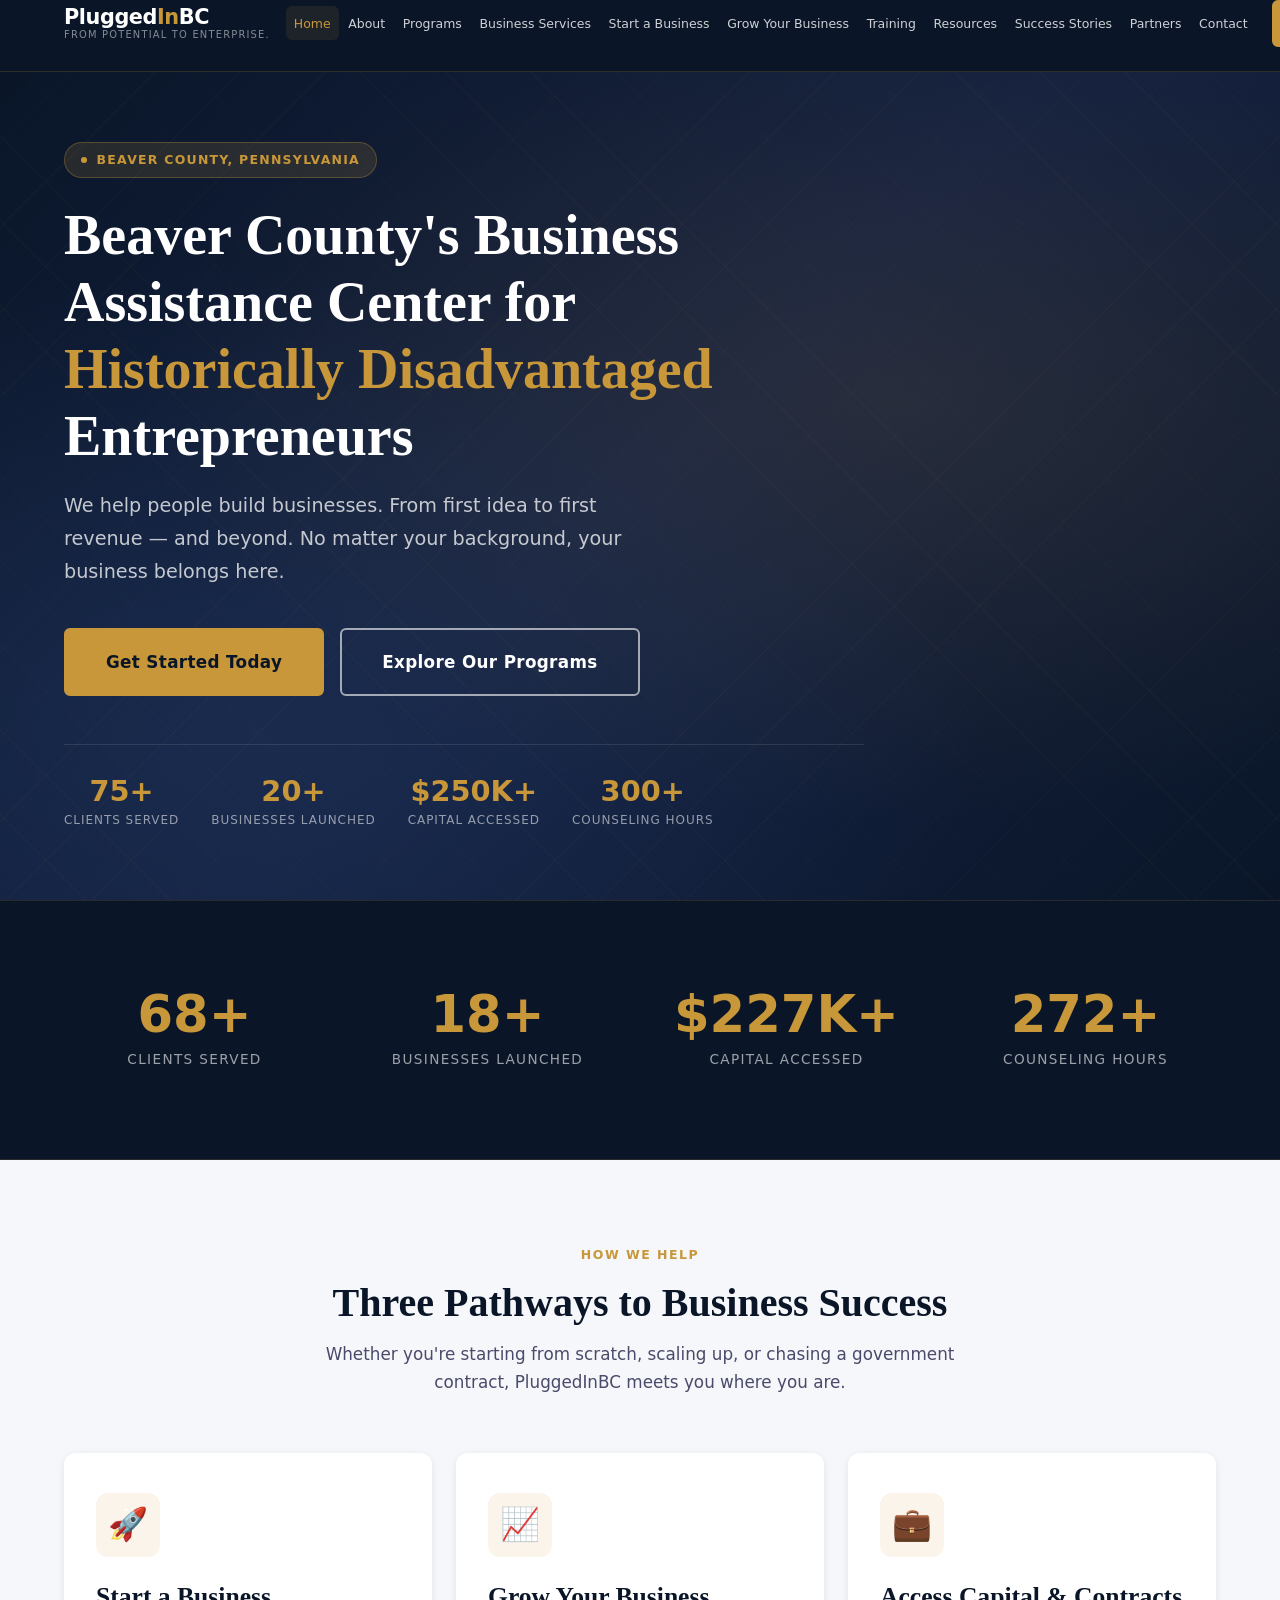
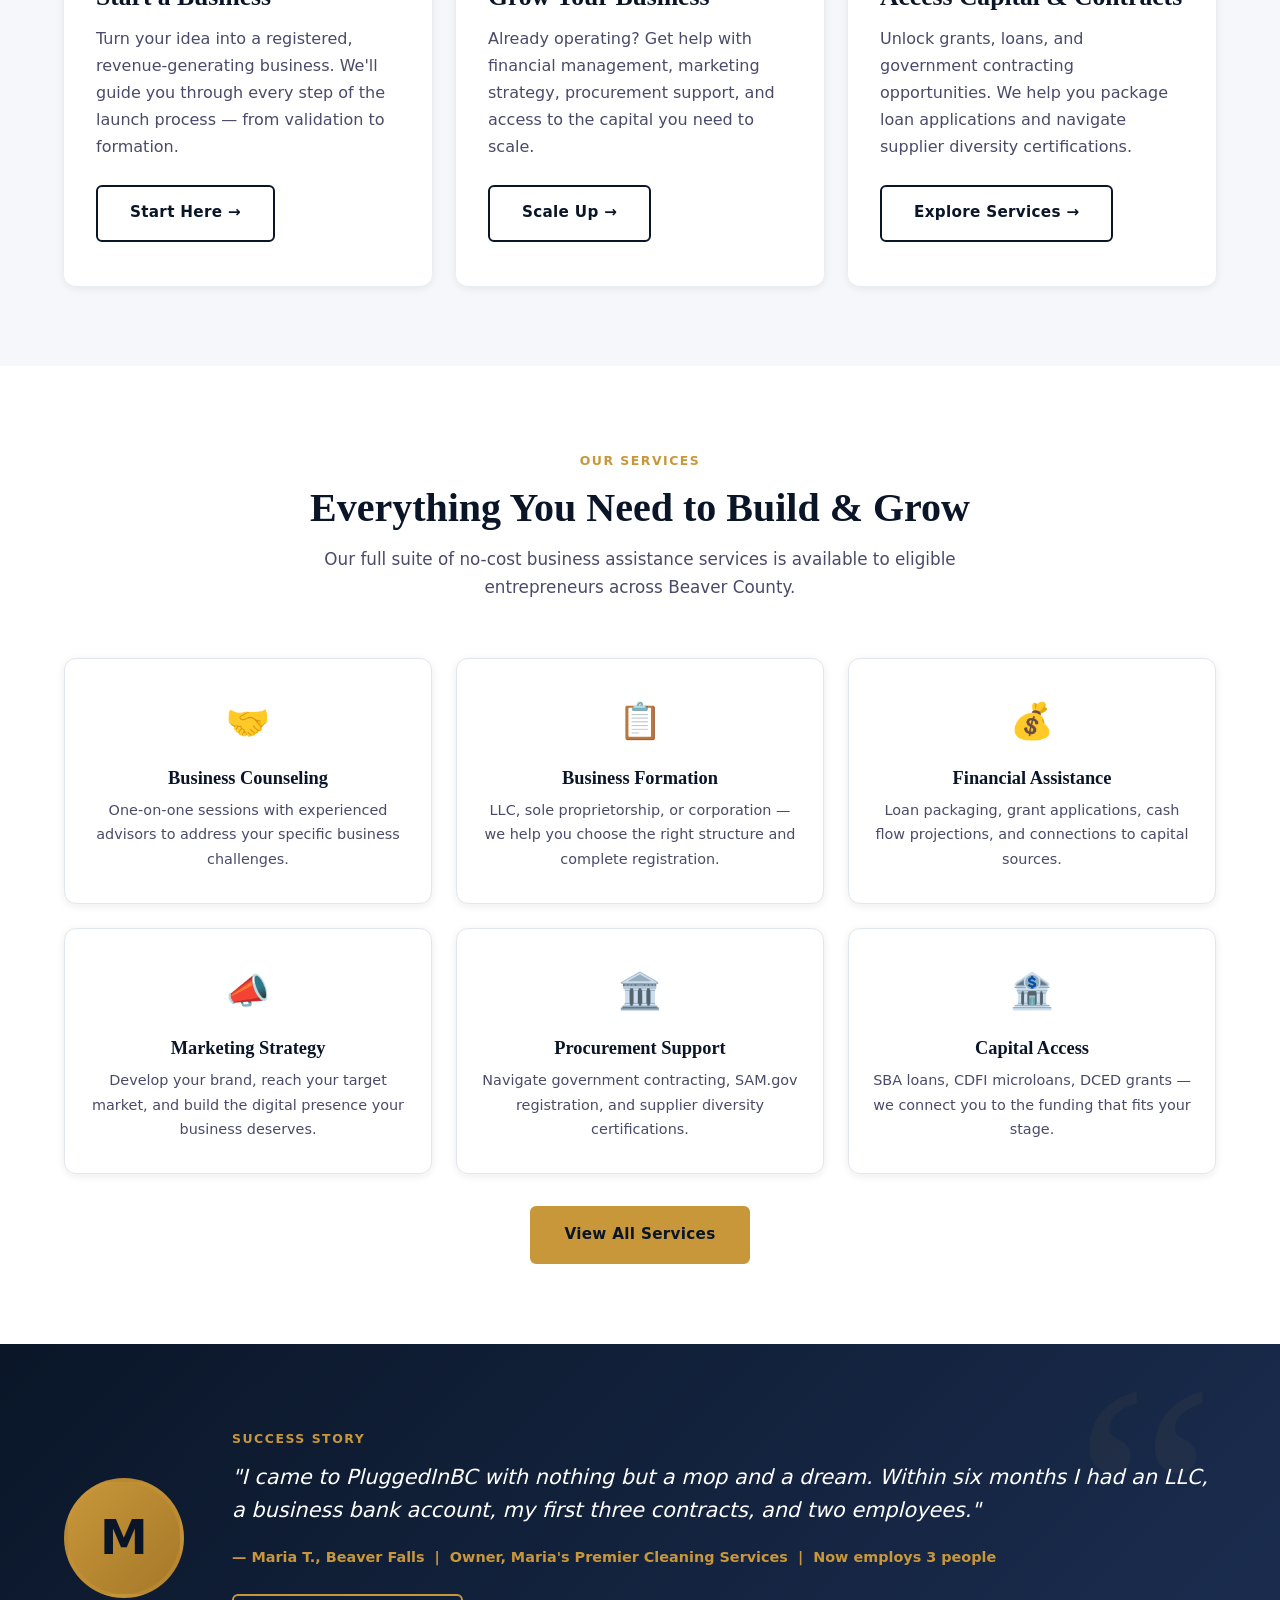
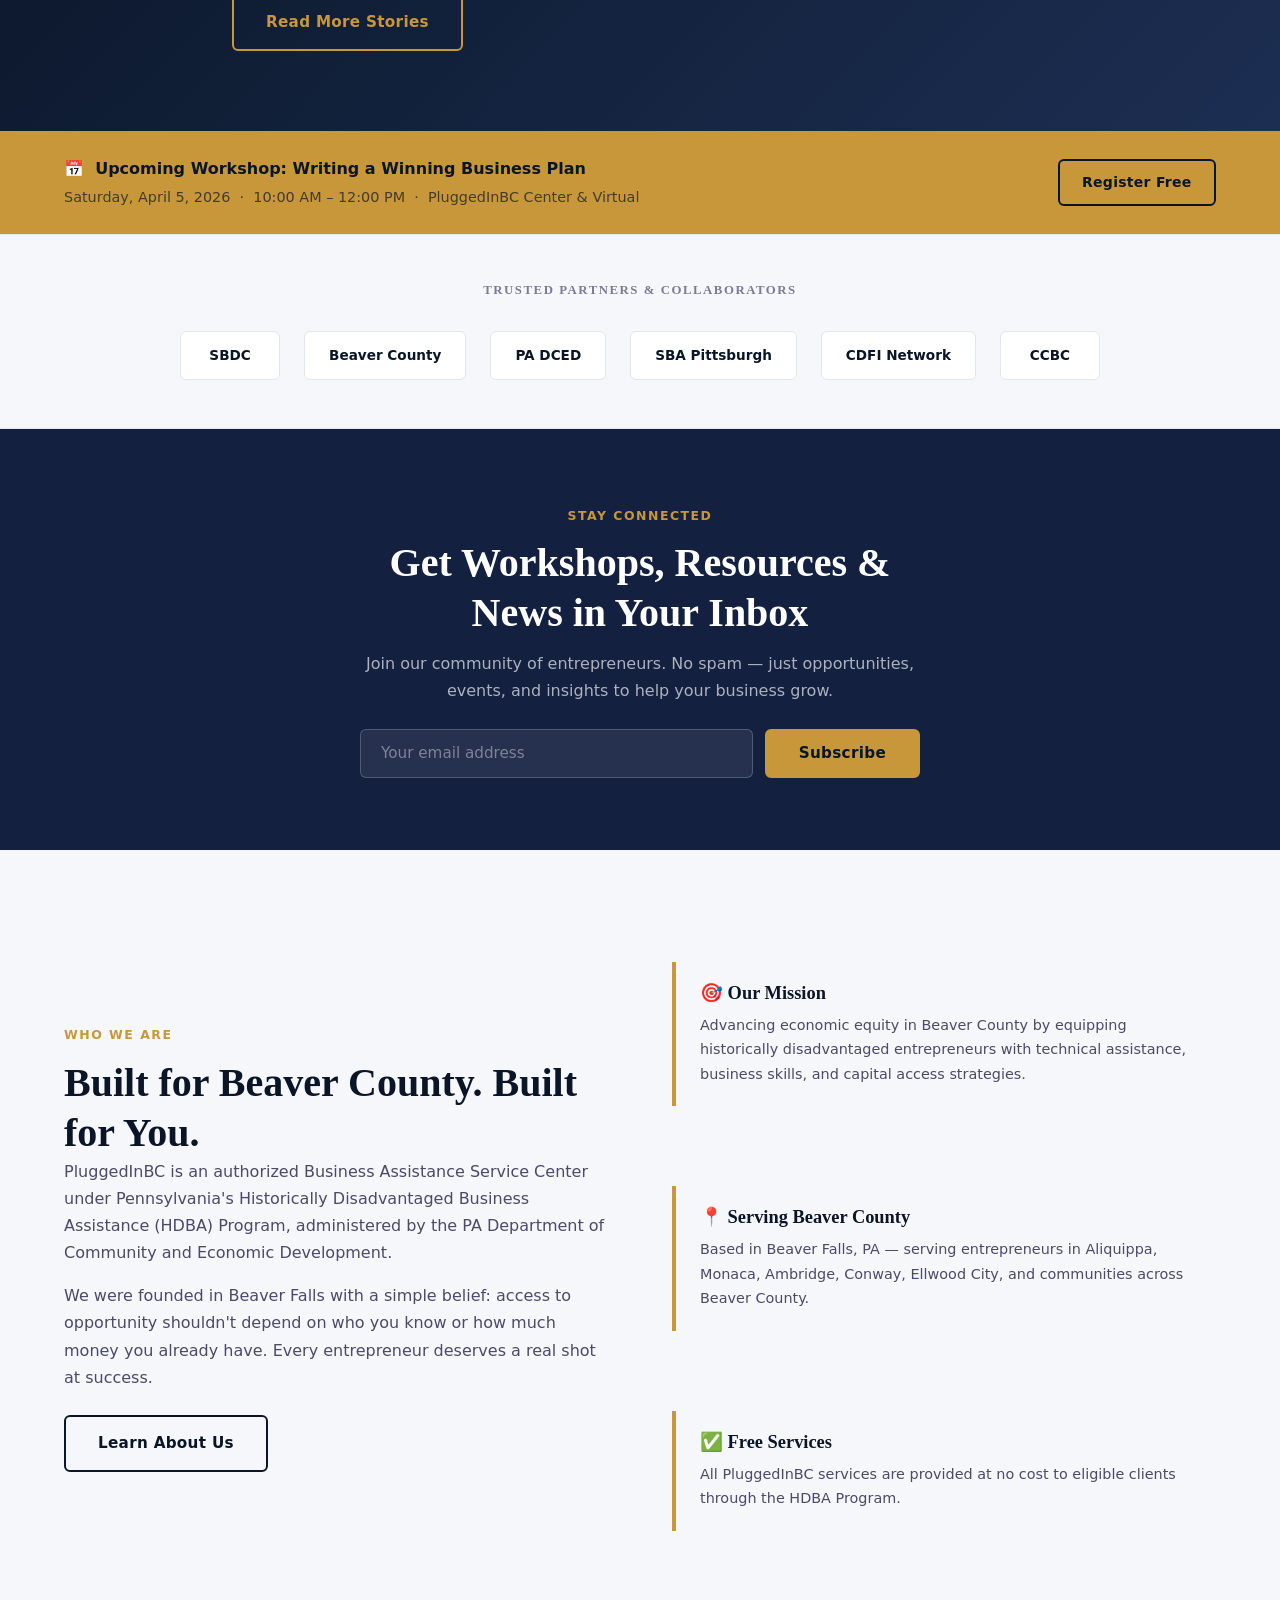
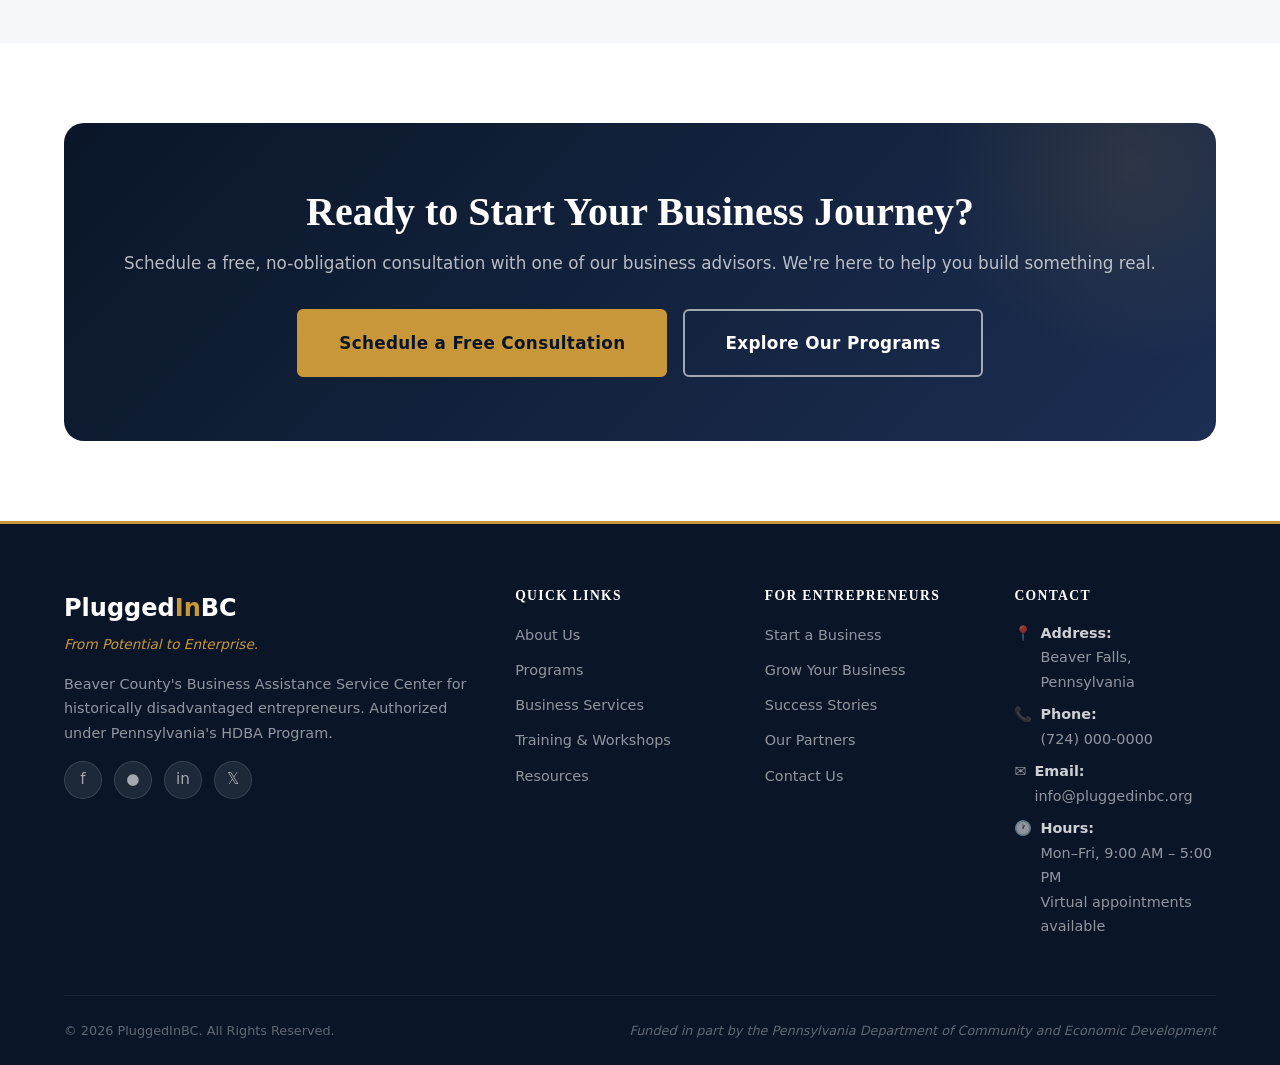
==== commit 4610500a: "Update website pages and styles" ====
--- a/index.html
+++ b/index.html
@@ -3,383 +3,359 @@
 <head>
   <meta charset="UTF-8" />
   <meta name="viewport" content="width=device-width, initial-scale=1.0" />
-  <meta name="description" content="PluggedInBC is Beaver County's regional Business Assistance Service Center for historically disadvantaged entrepreneurs — providing free business counseling, technical assistance, and capital access support." />
-  <title>PluggedInBC — From Potential to Enterprise | Beaver County, PA</title>
-  <link rel="preconnect" href="https://fonts.googleapis.com" />
-  <link rel="preconnect" href="https://fonts.gstatic.com" crossorigin />
-  <link href="https://fonts.googleapis.com/css2?family=Montserrat:wght@400;500;600;700;800;900&family=Open+Sans:wght@300;400;500;600;700&display=swap" rel="stylesheet" />
+  <meta name="description" content="PluggedInBC is Beaver County's Business Assistance Service Center for historically disadvantaged entrepreneurs. We help people build businesses from first idea to first revenue — and beyond." />
+  <title>PluggedInBC — Beaver County's Business Assistance Center</title>
   <link rel="stylesheet" href="css/style.css" />
 </head>
 <body>
 
-  <!-- ============================================================
+  <!-- ═══════════════════════════════════════════════════════
        NAVIGATION
-       ============================================================ -->
-  <header class="site-header" role="banner">
-    <nav class="nav-container" role="navigation" aria-label="Main navigation">
-      <a href="index.html" class="nav-logo" aria-label="PluggedInBC Home">
-        <span class="logo-text">PluggedIn<span class="bc">BC</span></span>
-      </a>
-
-      <ul class="nav-links" role="list">
-        <li class="has-dropdown">
+  ═══════════════════════════════════════════════════════ -->
+  <nav id="site-nav" role="navigation" aria-label="Main navigation">
+    <div class="container">
+      <div class="nav-inner">
+        <a href="index.html" class="nav-logo" aria-label="PluggedInBC Home">
+          <span class="logo-name">Plugged<span>In</span>BC</span>
+          <span class="logo-tagline">From Potential to Enterprise.</span>
+        </a>
+
+        <div class="nav-links" id="nav-links">
+          <a href="index.html" class="active">Home</a>
           <a href="about.html">About</a>
-          <ul class="dropdown-menu" role="list">
-            <li><a href="about.html#mission">Our Mission</a></li>
-            <li><a href="about.html#team">Our Team</a></li>
-            <li><a href="about.html#story">Our Story</a></li>
-          </ul>
-        </li>
-        <li class="has-dropdown">
           <a href="programs.html">Programs</a>
-          <ul class="dropdown-menu" role="list">
-            <li><a href="programs.html#enterprise-pathway">Enterprise Pathway</a></li>
-            <li><a href="programs.html#workshops">Workshops</a></li>
-            <li><a href="programs.html#cohort">Cohort Program</a></li>
-          </ul>
-        </li>
-        <li><a href="services.html">Business Assistance Services</a></li>
-        <li><a href="start-a-business.html">Start a Business</a></li>
-        <li><a href="grow-your-business.html">Grow Your Business</a></li>
-        <li><a href="training.html">Training &amp; Workshops</a></li>
-        <li><a href="resources.html">Resources</a></li>
-        <li><a href="success-stories.html">Success Stories</a></li>
-        <li><a href="partners.html">Partners</a></li>
-        <li><a href="contact.html">Contact</a></li>
-      </ul>
-
-      <a href="contact.html" class="nav-cta">Get Free Counseling</a>
-
-      <button class="nav-toggle" aria-label="Toggle mobile menu" aria-expanded="false">
-        <span></span><span></span><span></span>
-      </button>
-    </nav>
-  </header>
-
-  <!-- Mobile Nav -->
-  <div class="mobile-nav" role="dialog" aria-label="Mobile navigation">
-    <ul class="mobile-nav-links" role="list">
-      <li>
-        <button class="mobile-dropdown-toggle" data-target="mob-about">About ▾</button>
-        <div class="mobile-dropdown" id="mob-about">
-          <a href="about.html#mission">Our Mission</a>
-          <a href="about.html#team">Our Team</a>
-          <a href="about.html#story">Our Story</a>
-        </div>
-      </li>
-      <li>
-        <button class="mobile-dropdown-toggle" data-target="mob-programs">Programs ▾</button>
-        <div class="mobile-dropdown" id="mob-programs">
-          <a href="programs.html#enterprise-pathway">Enterprise Pathway</a>
-          <a href="programs.html#workshops">Workshops</a>
-          <a href="programs.html#cohort">Cohort Program</a>
-        </div>
-      </li>
-      <li><a href="services.html">Business Assistance Services</a></li>
-      <li><a href="start-a-business.html">Start a Business</a></li>
-      <li><a href="grow-your-business.html">Grow Your Business</a></li>
-      <li><a href="training.html">Training &amp; Workshops</a></li>
-      <li><a href="resources.html">Resources</a></li>
-      <li><a href="success-stories.html">Success Stories</a></li>
-      <li><a href="partners.html">Partners</a></li>
-      <li><a href="contact.html">Contact</a></li>
-    </ul>
-    <a href="contact.html" class="mobile-nav-cta">Get Free Counseling</a>
-  </div>
-
-  <main id="main-content">
-
-    <!-- ============================================================
+          <a href="services.html">Business Services</a>
+          <a href="start-a-business.html">Start a Business</a>
+          <a href="grow-your-business.html">Grow Your Business</a>
+          <a href="training.html">Training</a>
+          <a href="resources.html">Resources</a>
+          <a href="success-stories.html">Success Stories</a>
+          <a href="partners.html">Partners</a>
+          <a href="contact.html">Contact</a>
+        </div>
+
+        <a href="contact.html" class="btn btn-primary btn-sm nav-cta">Get Started</a>
+
+        <button class="nav-hamburger" id="nav-hamburger" aria-label="Toggle navigation" aria-expanded="false" aria-controls="nav-links">
+          <span></span><span></span><span></span>
+        </button>
+      </div>
+    </div>
+  </nav>
+
+  <div class="page-content">
+
+    <!-- ═══════════════════════════════════════════════════════
          HERO
-         ============================================================ -->
-    <section class="hero" aria-label="Hero">
-      <div class="hero-pattern" aria-hidden="true"></div>
+    ═══════════════════════════════════════════════════════ -->
+    <section class="hero" id="hero">
+      <div class="hero-bg"></div>
+      <div class="hero-pattern"></div>
       <div class="container">
         <div class="hero-content">
-          <span class="hero-badge">HDBA Business Assistance Service Center — Beaver County, PA</span>
-          <h1>From Potential<br>to Enterprise.</h1>
-          <p class="hero-subheadline">PluggedInBC is Beaver County's regional hub for historically disadvantaged entrepreneurs — providing free business counseling, technical assistance, and the connections you need to launch, grow, and compete.</p>
+          <div class="hero-eyebrow">Beaver County, Pennsylvania</div>
+          <h1>Beaver County's Business Assistance Center for <span>Historically Disadvantaged</span> Entrepreneurs</h1>
+          <p class="hero-sub">We help people build businesses. From first idea to first revenue — and beyond. No matter your background, your business belongs here.</p>
           <div class="hero-actions">
-            <a href="contact.html" class="btn btn-primary btn-lg">Start Your Business Journey</a>
-            <a href="services.html" class="btn btn-outline btn-lg">Explore Our Services</a>
-          </div>
-        </div>
-      </div>
-    </section>
-
-    <!-- ============================================================
-         IMPACT COUNTER BAR
-         ============================================================ -->
-    <section class="impact-bar" aria-label="Impact statistics">
-      <div class="container">
-        <div class="impact-grid">
-          <div class="impact-item">
-            <span class="impact-number" data-counter data-target="75" data-suffix="+">75+</span>
-            <span class="impact-label">Clients Served</span>
-          </div>
-          <div class="impact-item">
-            <span class="impact-number" data-counter data-target="20" data-suffix="+">20+</span>
-            <span class="impact-label">Businesses Launched</span>
-          </div>
-          <div class="impact-item">
-            <span class="impact-number" data-counter data-target="250" data-prefix="$" data-suffix="K+">$250K+</span>
-            <span class="impact-label">Capital Accessed</span>
-          </div>
-          <div class="impact-item">
-            <span class="impact-number" data-counter data-target="15" data-suffix="+">15+</span>
-            <span class="impact-label">Jobs Created</span>
-          </div>
-        </div>
-      </div>
-    </section>
-
-    <!-- ============================================================
+            <a href="contact.html" class="btn btn-primary btn-lg">Get Started Today</a>
+            <a href="programs.html" class="btn btn-secondary btn-lg">Explore Our Programs</a>
+          </div>
+          <div class="hero-stats">
+            <div class="hero-stat">
+              <div class="num">75+</div>
+              <div class="lbl">Clients Served</div>
+            </div>
+            <div class="hero-stat">
+              <div class="num">20+</div>
+              <div class="lbl">Businesses Launched</div>
+            </div>
+            <div class="hero-stat">
+              <div class="num">$250K+</div>
+              <div class="lbl">Capital Accessed</div>
+            </div>
+            <div class="hero-stat">
+              <div class="num">300+</div>
+              <div class="lbl">Counseling Hours</div>
+            </div>
+          </div>
+        </div>
+      </div>
+    </section>
+
+    <!-- ═══════════════════════════════════════════════════════
+         IMPACT COUNTERS
+    ═══════════════════════════════════════════════════════ -->
+    <section class="counters-section" aria-label="Impact statistics">
+      <div class="container">
+        <div class="counters-grid">
+          <div class="counter-card animate-on-scroll">
+            <div class="counter-value" data-count="75" data-suffix="+">0+</div>
+            <div class="counter-label">Clients Served</div>
+          </div>
+          <div class="counter-card animate-on-scroll">
+            <div class="counter-value" data-count="20" data-suffix="+">0+</div>
+            <div class="counter-label">Businesses Launched</div>
+          </div>
+          <div class="counter-card animate-on-scroll">
+            <div class="counter-value" data-count="250" data-prefix="$" data-suffix="K+">$0K+</div>
+            <div class="counter-label">Capital Accessed</div>
+          </div>
+          <div class="counter-card animate-on-scroll">
+            <div class="counter-value" data-count="300" data-suffix="+">0+</div>
+            <div class="counter-label">Counseling Hours</div>
+          </div>
+        </div>
+      </div>
+    </section>
+
+    <!-- ═══════════════════════════════════════════════════════
          THREE PILLARS
-         ============================================================ -->
-    <section class="section section-light" aria-labelledby="pillars-heading">
-      <div class="container">
-        <div class="section-header centered">
+    ═══════════════════════════════════════════════════════ -->
+    <section class="section pillars-section">
+      <div class="container">
+        <div class="section-header">
+          <span class="section-label">How We Help</span>
+          <h2>Three Pathways to Business Success</h2>
+          <p>Whether you're starting from scratch, scaling up, or chasing a government contract, PluggedInBC meets you where you are.</p>
+        </div>
+        <div class="pillars-grid">
+          <div class="pillar-card animate-on-scroll">
+            <div class="pillar-icon">🚀</div>
+            <h3>Start a Business</h3>
+            <p>Turn your idea into a registered, revenue-generating business. We'll guide you through every step of the launch process — from validation to formation.</p>
+            <a href="start-a-business.html" class="btn btn-outline">Start Here →</a>
+          </div>
+          <div class="pillar-card animate-on-scroll">
+            <div class="pillar-icon">📈</div>
+            <h3>Grow Your Business</h3>
+            <p>Already operating? Get help with financial management, marketing strategy, procurement support, and access to the capital you need to scale.</p>
+            <a href="grow-your-business.html" class="btn btn-outline">Scale Up →</a>
+          </div>
+          <div class="pillar-card animate-on-scroll">
+            <div class="pillar-icon">💼</div>
+            <h3>Access Capital &amp; Contracts</h3>
+            <p>Unlock grants, loans, and government contracting opportunities. We help you package loan applications and navigate supplier diversity certifications.</p>
+            <a href="services.html" class="btn btn-outline">Explore Services →</a>
+          </div>
+        </div>
+      </div>
+    </section>
+
+    <!-- ═══════════════════════════════════════════════════════
+         SERVICES PREVIEW
+    ═══════════════════════════════════════════════════════ -->
+    <section class="section bg-white">
+      <div class="container">
+        <div class="section-header">
           <span class="section-label">Our Services</span>
-          <h2 id="pillars-heading">How We Help You Build</h2>
-          <p>Whether you're starting from scratch or ready to scale, we have the support you need at every stage.</p>
-          <span class="gold-line centered" aria-hidden="true"></span>
-        </div>
-
-        <div class="grid grid-3">
-          <div class="pillar-card">
-            <div class="icon" aria-hidden="true">🚀</div>
-            <h3>Start a Business</h3>
-            <p>Go from idea to incorporated. We guide you through every step — business plan, legal structure, registration, and launch.</p>
-            <a href="start-a-business.html" class="card-link">Start a Business</a>
-          </div>
-          <div class="pillar-card">
-            <div class="icon" aria-hidden="true">📈</div>
-            <h3>Grow Your Business</h3>
-            <p>Already operating? Access capital, win contracts, and build the systems your business needs to scale.</p>
-            <a href="grow-your-business.html" class="card-link">Grow Your Business</a>
-          </div>
-          <div class="pillar-card">
-            <div class="icon" aria-hidden="true">🎓</div>
-            <h3>Training &amp; Workshops</h3>
-            <p>Join our workshops, cohort programs, and expert-led sessions on every topic a business owner needs.</p>
-            <a href="training.html" class="card-link">Training &amp; Workshops</a>
-          </div>
-        </div>
-      </div>
-    </section>
-
-    <!-- ============================================================
-         ABOUT SPLIT SECTION
-         ============================================================ -->
-    <section class="section section-white" aria-labelledby="about-heading">
-      <div class="container">
-        <div class="split-section">
-          <div class="left">
+          <h2>Everything You Need to Build &amp; Grow</h2>
+          <p>Our full suite of no-cost business assistance services is available to eligible entrepreneurs across Beaver County.</p>
+        </div>
+        <div class="services-grid">
+          <div class="service-card animate-on-scroll">
+            <span class="service-icon">🤝</span>
+            <h4>Business Counseling</h4>
+            <p>One-on-one sessions with experienced advisors to address your specific business challenges.</p>
+          </div>
+          <div class="service-card animate-on-scroll">
+            <span class="service-icon">📋</span>
+            <h4>Business Formation</h4>
+            <p>LLC, sole proprietorship, or corporation — we help you choose the right structure and complete registration.</p>
+          </div>
+          <div class="service-card animate-on-scroll">
+            <span class="service-icon">💰</span>
+            <h4>Financial Assistance</h4>
+            <p>Loan packaging, grant applications, cash flow projections, and connections to capital sources.</p>
+          </div>
+          <div class="service-card animate-on-scroll">
+            <span class="service-icon">📣</span>
+            <h4>Marketing Strategy</h4>
+            <p>Develop your brand, reach your target market, and build the digital presence your business deserves.</p>
+          </div>
+          <div class="service-card animate-on-scroll">
+            <span class="service-icon">🏛️</span>
+            <h4>Procurement Support</h4>
+            <p>Navigate government contracting, SAM.gov registration, and supplier diversity certifications.</p>
+          </div>
+          <div class="service-card animate-on-scroll">
+            <span class="service-icon">🏦</span>
+            <h4>Capital Access</h4>
+            <p>SBA loans, CDFI microloans, DCED grants — we connect you to the funding that fits your stage.</p>
+          </div>
+        </div>
+        <div class="text-center mt-4">
+          <a href="services.html" class="btn btn-primary">View All Services</a>
+        </div>
+      </div>
+    </section>
+
+    <!-- ═══════════════════════════════════════════════════════
+         FEATURED SUCCESS STORY
+    ═══════════════════════════════════════════════════════ -->
+    <section class="story-teaser">
+      <div class="container">
+        <div class="story-inner">
+          <div class="story-avatar" aria-hidden="true">M</div>
+          <div class="story-body">
+            <span class="section-label">Success Story</span>
+            <blockquote>"I came to PluggedInBC with nothing but a mop and a dream. Within six months I had an LLC, a business bank account, my first three contracts, and two employees."</blockquote>
+            <cite>— Maria T., Beaver Falls &nbsp;|&nbsp; Owner, Maria's Premier Cleaning Services &nbsp;|&nbsp; Now employs 3 people</cite>
+            <div class="mt-3">
+              <a href="success-stories.html" class="btn btn-gold-outline">Read More Stories</a>
+            </div>
+          </div>
+        </div>
+      </div>
+    </section>
+
+    <!-- ═══════════════════════════════════════════════════════
+         UPCOMING WORKSHOP BANNER
+    ═══════════════════════════════════════════════════════ -->
+    <div class="workshop-banner">
+      <div class="container">
+        <div class="workshop-banner-inner">
+          <div>
+            <p>📅 &nbsp;Upcoming Workshop: <strong>Writing a Winning Business Plan</strong></p>
+            <span>Saturday, April 5, 2026 &nbsp;·&nbsp; 10:00 AM – 12:00 PM &nbsp;·&nbsp; PluggedInBC Center &amp; Virtual</span>
+          </div>
+          <a href="training.html" class="btn btn-outline btn-sm">Register Free</a>
+        </div>
+      </div>
+    </div>
+
+    <!-- ═══════════════════════════════════════════════════════
+         PARTNER STRIP
+    ═══════════════════════════════════════════════════════ -->
+    <section class="partners-strip" aria-label="Our partners">
+      <div class="container">
+        <h3>Trusted Partners &amp; Collaborators</h3>
+        <div class="partner-logos">
+          <div class="partner-badge">SBDC</div>
+          <div class="partner-badge">Beaver County</div>
+          <div class="partner-badge">PA DCED</div>
+          <div class="partner-badge">SBA Pittsburgh</div>
+          <div class="partner-badge">CDFI Network</div>
+          <div class="partner-badge">CCBC</div>
+        </div>
+      </div>
+    </section>
+
+    <!-- ═══════════════════════════════════════════════════════
+         NEWSLETTER
+    ═══════════════════════════════════════════════════════ -->
+    <section class="newsletter-section">
+      <div class="container">
+        <div class="newsletter-inner">
+          <span class="section-label" style="color:var(--gold);">Stay Connected</span>
+          <h2>Get Workshops, Resources &amp; News in Your Inbox</h2>
+          <p>Join our community of entrepreneurs. No spam — just opportunities, events, and insights to help your business grow.</p>
+          <form class="newsletter-form" novalidate>
+            <input type="email" placeholder="Your email address" required aria-label="Email address" />
+            <button type="submit" class="btn btn-primary">Subscribe</button>
+          </form>
+        </div>
+      </div>
+    </section>
+
+    <!-- ═══════════════════════════════════════════════════════
+         ABOUT TEASER
+    ═══════════════════════════════════════════════════════ -->
+    <section class="section bg-light">
+      <div class="container">
+        <div class="two-col">
+          <div>
             <span class="section-label">Who We Are</span>
-            <h2 id="about-heading">Beaver County's Business Development Engine</h2>
-            <p>For years, PluggedInBC has been at the intersection of economic opportunity and underserved communities in Beaver County. Today, we're evolving into the region's first dedicated Business Assistance Service Center for historically disadvantaged entrepreneurs — operating under Pennsylvania's HDBA Program to deliver the professional-grade services our community deserves.</p>
-            <a href="about.html#story" class="arrow-link">Learn Our Story</a>
-          </div>
-          <div class="right">
-            <ul class="check-list" role="list">
-              <li>Free one-on-one business counseling</li>
-              <li>Business plan development support</li>
-              <li>Capital access and loan packaging</li>
-              <li>Government contracting assistance</li>
-            </ul>
-          </div>
-        </div>
-      </div>
-    </section>
-
-    <!-- ============================================================
-         PROGRAM MODEL — ENTERPRISE PATHWAY
-         ============================================================ -->
-    <section class="section section-navy" aria-labelledby="pathway-heading">
-      <div class="container">
-        <div class="section-header centered" style="margin-bottom:2.5rem;">
-          <span class="section-label" style="color:rgba(212,160,23,0.8);">Our Model</span>
-          <h2 id="pathway-heading" style="color:#fff;">The Enterprise Pathway</h2>
-          <p style="color:rgba(255,255,255,0.7);">A structured journey from first idea to sustainable growth</p>
-          <span class="gold-line centered" aria-hidden="true"></span>
-        </div>
-
-        <div class="phase-steps">
-          <div class="phase-step">
-            <div class="phase-number" aria-hidden="true">1</div>
-            <p class="phase-label">Phase 1</p>
-            <h3>Idea &amp; Formation</h3>
-            <p>Validate your concept, write your plan, form your business, and get registered.</p>
-          </div>
-          <div class="phase-step">
-            <div class="phase-number" aria-hidden="true">2</div>
-            <p class="phase-label">Phase 2</p>
-            <h3>Launch &amp; Operations</h3>
-            <p>Build your brand, manage your finances, access capital, and get your business running.</p>
-          </div>
-          <div class="phase-step">
-            <div class="phase-number" aria-hidden="true">3</div>
-            <p class="phase-label">Phase 3</p>
-            <h3>Growth &amp; Scaling</h3>
-            <p>Win government contracts, scale your operations, and build lasting wealth.</p>
-          </div>
-        </div>
-
-        <div style="text-align:center; margin-top:2.5rem;">
-          <a href="programs.html" class="btn btn-primary">Explore Our Programs</a>
-        </div>
-      </div>
-    </section>
-
-    <!-- ============================================================
-         FEATURED SUCCESS STORY
-         ============================================================ -->
-    <section class="section section-light" aria-labelledby="story-heading">
-      <div class="container">
-        <div class="section-header centered">
-          <span class="section-label">Client Success</span>
-          <h2 id="story-heading">Real Entrepreneurs. Real Results.</h2>
-          <span class="gold-line centered" aria-hidden="true"></span>
-        </div>
-
-        <div style="max-width:760px; margin:0 auto;">
-          <div class="quote-card">
-            <p class="quote-text">"PluggedInBC helped me go from a business idea I'd been sitting on for years to a registered LLC with a real business plan and my first client — all in three months."</p>
-            <div class="quote-attribution">
-              <div class="quote-avatar" aria-hidden="true">MT</div>
-              <div class="quote-attribution-text">
-                <div class="name">Marcus T.</div>
-                <div class="title">Founder, MT Solutions LLC — Beaver Falls, PA</div>
-              </div>
-            </div>
-            <span class="stat-badge">0 → $40K in first-year revenue</span>
-          </div>
-          <div style="text-align:center; margin-top:2rem;">
-            <a href="success-stories.html" class="arrow-link">Read More Stories</a>
-          </div>
-        </div>
-      </div>
-    </section>
-
-    <!-- ============================================================
-         UPCOMING WORKSHOP BANNER
-         ============================================================ -->
-    <section class="workshop-banner" aria-label="Upcoming workshop">
-      <div class="container">
-        <h3>Next Workshop: Business Plan Writing 101</h3>
-        <p>March 28, 2025 &nbsp;|&nbsp; 10:00 AM &nbsp;|&nbsp; Free &amp; Open to the Community</p>
-        <a href="contact.html" class="btn btn-secondary">Register Now</a>
-      </div>
-    </section>
-
-    <!-- ============================================================
-         PARTNER LOGOS STRIP
-         ============================================================ -->
-    <section class="partner-strip" aria-label="Our partners">
-      <div class="container">
-        <p class="partner-strip-label">Proudly Partnered With</p>
-        <div class="partner-logos">
-          <div class="partner-logo-box">PA DCED</div>
-          <div class="partner-logo-box">Beaver County SBDC</div>
-          <div class="partner-logo-box">SBA Pittsburgh</div>
-          <div class="partner-logo-box">Community College of Beaver County</div>
-          <div class="partner-logo-box">Beaver County Commissioners</div>
-          <div class="partner-logo-box">First Keystone Community Bank</div>
-        </div>
-      </div>
-    </section>
-
-    <!-- ============================================================
-         BOTTOM CTA
-         ============================================================ -->
-    <section class="section section-white">
-      <div class="container">
-        <div class="cta-block">
-          <h2>Ready to Start or Grow Your Business?</h2>
-          <p>Schedule your free consultation today. No cost, no commitment — just the guidance you need to move forward.</p>
-          <a href="contact.html" class="btn btn-primary btn-lg">Get Free Counseling Today</a>
-        </div>
-      </div>
-    </section>
-
-  </main>
-
-  <!-- ============================================================
+            <h2>Built for Beaver County. Built for You.</h2>
+            <p>PluggedInBC is an authorized Business Assistance Service Center under Pennsylvania's Historically Disadvantaged Business Assistance (HDBA) Program, administered by the PA Department of Community and Economic Development.</p>
+            <p>We were founded in Beaver Falls with a simple belief: access to opportunity shouldn't depend on who you know or how much money you already have. Every entrepreneur deserves a real shot at success.</p>
+            <div class="mt-3">
+              <a href="about.html" class="btn btn-outline">Learn About Us</a>
+            </div>
+          </div>
+          <div style="display:flex; flex-direction:column; gap:1rem;">
+            <div class="info-box">
+              <h4>🎯 Our Mission</h4>
+              <p>Advancing economic equity in Beaver County by equipping historically disadvantaged entrepreneurs with technical assistance, business skills, and capital access strategies.</p>
+            </div>
+            <div class="info-box">
+              <h4>📍 Serving Beaver County</h4>
+              <p>Based in Beaver Falls, PA — serving entrepreneurs in Aliquippa, Monaca, Ambridge, Conway, Ellwood City, and communities across Beaver County.</p>
+            </div>
+            <div class="info-box">
+              <h4>✅ Free Services</h4>
+              <p>All PluggedInBC services are provided at no cost to eligible clients through the HDBA Program.</p>
+            </div>
+          </div>
+        </div>
+      </div>
+    </section>
+
+    <!-- ═══════════════════════════════════════════════════════
+         FINAL CTA
+    ═══════════════════════════════════════════════════════ -->
+    <section class="section">
+      <div class="container">
+        <div class="cta-box">
+          <h2>Ready to Start Your Business Journey?</h2>
+          <p>Schedule a free, no-obligation consultation with one of our business advisors. We're here to help you build something real.</p>
+          <div class="btn-group">
+            <a href="contact.html" class="btn btn-primary btn-lg">Schedule a Free Consultation</a>
+            <a href="programs.html" class="btn btn-secondary btn-lg">Explore Our Programs</a>
+          </div>
+        </div>
+      </div>
+    </section>
+
+  </div><!-- .page-content -->
+
+  <!-- ═══════════════════════════════════════════════════════
        FOOTER
-       ============================================================ -->
-  <footer class="site-footer" role="contentinfo">
+  ═══════════════════════════════════════════════════════ -->
+  <footer id="site-footer">
     <div class="container">
       <div class="footer-grid">
-        <!-- Col 1 -->
-        <div class="footer-logo-col">
-          <a href="index.html" class="nav-logo" style="margin-bottom:1rem; display:inline-block;">
-            <span class="logo-text">PluggedIn<span class="bc">BC</span></span>
-          </a>
-          <p class="footer-tagline">From Potential to Enterprise.<br>Beaver County's regional Business Assistance Service Center for historically disadvantaged entrepreneurs.</p>
+        <div class="footer-brand">
+          <div class="logo-name">Plugged<span>In</span>BC</div>
+          <div class="tagline">From Potential to Enterprise.</div>
+          <p>Beaver County's Business Assistance Service Center for historically disadvantaged entrepreneurs. Authorized under Pennsylvania's HDBA Program.</p>
           <div class="social-links" aria-label="Social media links">
             <a href="#" class="social-link" aria-label="Facebook">f</a>
-            <a href="#" class="social-link" aria-label="Instagram">in</a>
-            <a href="#" class="social-link" aria-label="LinkedIn">Li</a>
-            <a href="#" class="social-link" aria-label="Twitter/X">X</a>
-          </div>
-        </div>
-
-        <!-- Col 2 -->
-        <div>
-          <h4 class="footer-heading">Quick Links</h4>
-          <ul class="footer-links">
+            <a href="#" class="social-link" aria-label="Instagram">&#9679;</a>
+            <a href="#" class="social-link" aria-label="LinkedIn">in</a>
+            <a href="#" class="social-link" aria-label="Twitter/X">𝕏</a>
+          </div>
+        </div>
+        <div class="footer-col">
+          <h5>Quick Links</h5>
+          <ul>
             <li><a href="about.html">About Us</a></li>
             <li><a href="programs.html">Programs</a></li>
-            <li><a href="services.html">Business Assistance Services</a></li>
+            <li><a href="services.html">Business Services</a></li>
+            <li><a href="training.html">Training &amp; Workshops</a></li>
+            <li><a href="resources.html">Resources</a></li>
+          </ul>
+        </div>
+        <div class="footer-col">
+          <h5>For Entrepreneurs</h5>
+          <ul>
             <li><a href="start-a-business.html">Start a Business</a></li>
             <li><a href="grow-your-business.html">Grow Your Business</a></li>
-            <li><a href="training.html">Training &amp; Workshops</a></li>
-            <li><a href="resources.html">Resources</a></li>
             <li><a href="success-stories.html">Success Stories</a></li>
-            <li><a href="partners.html">Partners</a></li>
-            <li><a href="contact.html">Contact</a></li>
+            <li><a href="partners.html">Our Partners</a></li>
+            <li><a href="contact.html">Contact Us</a></li>
           </ul>
         </div>
-
-        <!-- Col 3 -->
-        <div>
-          <h4 class="footer-heading">Services</h4>
-          <ul class="footer-links">
-            <li><a href="services.html">Business Counseling</a></li>
-            <li><a href="services.html">Business Formation</a></li>
-            <li><a href="services.html">Capital Access</a></li>
-            <li><a href="services.html">Procurement Support</a></li>
-            <li><a href="services.html">Marketing Strategy</a></li>
-            <li><a href="services.html">Financial Management</a></li>
-          </ul>
-        </div>
-
-        <!-- Col 4 -->
-        <div>
-          <h4 class="footer-heading">Contact</h4>
-          <div class="footer-contact-info">
-            <div class="footer-contact-item">
-              <span class="icon" aria-hidden="true">📍</span>
-              <span>123 Seventh Avenue<br>Beaver Falls, PA 15010</span>
-            </div>
-            <div class="footer-contact-item">
-              <span class="icon" aria-hidden="true">📞</span>
-              <span><a href="tel:7245550192" style="color:rgba(255,255,255,0.6)">(724) 555-0192</a></span>
-            </div>
-            <div class="footer-contact-item">
-              <span class="icon" aria-hidden="true">✉️</span>
-              <span><a href="mailto:info@pluggedinbc.org" style="color:rgba(255,255,255,0.6)">info@pluggedinbc.org</a></span>
-            </div>
-            <div class="footer-contact-item">
-              <span class="icon" aria-hidden="true">🕐</span>
-              <span>Mon–Fri: 9:00 AM – 5:00 PM</span>
-            </div>
-          </div>
-        </div>
-      </div>
-
+        <div class="footer-col footer-contact">
+          <h5>Contact</h5>
+          <p><span>📍</span> <span><strong>Address:</strong><br>Beaver Falls, Pennsylvania</span></p>
+          <p><span>📞</span> <span><strong>Phone:</strong><br><a href="tel:7240000000" style="color:rgba(255,255,255,0.55)">(724) 000-0000</a></span></p>
+          <p><span>✉️</span> <span><strong>Email:</strong><br><a href="mailto:info@pluggedinbc.org" style="color:rgba(255,255,255,0.55)">info@pluggedinbc.org</a></span></p>
+          <p><span>🕐</span> <span><strong>Hours:</strong><br>Mon–Fri, 9:00 AM – 5:00 PM<br>Virtual appointments available</span></p>
+        </div>
+      </div>
       <div class="footer-bottom">
-        <p>© 2025 PluggedInBC. A Pennsylvania Nonprofit Corporation.<br>Funded in part by the Pennsylvania Department of Community and Economic Development.</p>
+        <p>&copy; 2026 PluggedInBC. All Rights Reserved.</p>
+        <p class="footer-funding">Funded in part by the Pennsylvania Department of Community and Economic Development</p>
       </div>
     </div>
   </footer>
--- a/css/style.css
+++ b/css/style.css
@@ -1,2655 +1,1398 @@
 /* ============================================================
    PluggedInBC — Main Stylesheet
-   style.css
+   Color Palette:
+     --navy:      #0A1628
+     --gold:      #C8973A
+     --white:     #FFFFFF
+     --light-gray:#F5F7FA
    ============================================================ */
 
-/* ----------------------------------------------------------
-   1. GOOGLE FONTS & CSS VARIABLES
-   ---------------------------------------------------------- */
-@import url('https://fonts.googleapis.com/css2?family=Montserrat:wght@400;500;600;700;800;900&family=Open+Sans:wght@300;400;500;600;700&display=swap');
-
+/* ── CSS Custom Properties ─────────────────────────────────── */
 :root {
-  /* Colors */
-  --color-primary:   #0A2463;
-  --color-accent:    #D4A017;
-  --color-light:     #F5F7FA;
-  --color-dark:      #1A1A2E;
-  --color-success:   #2E7D32;
-  --color-white:     #FFFFFF;
-  --color-text:      #2C2C2C;
-  --color-text-muted:#6B7280;
-  --color-border:    #E2E8F0;
-  --color-navy-mid:  #0D2F78;
-
-  /* Gradients */
-  --gradient-hero:      linear-gradient(135deg, #0A2463 0%, #1A1A2E 60%, #0D2F78 100%);
-  --gradient-nav:       linear-gradient(90deg, #0A2463 0%, #1A1A2E 100%);
-  --gradient-accent:    linear-gradient(135deg, #D4A017 0%, #E8B820 100%);
-
-  /* Typography */
-  --font-heading: 'Montserrat', sans-serif;
-  --font-body:    'Open Sans', sans-serif;
-
-  /* Spacing */
-  --spacing-xs:   0.25rem;
-  --spacing-sm:   0.5rem;
-  --spacing-md:   1rem;
-  --spacing-lg:   1.5rem;
-  --spacing-xl:   2rem;
-  --spacing-2xl:  3rem;
-  --spacing-3xl:  4rem;
-  --spacing-4xl:  6rem;
-
-  /* Borders */
-  --radius-sm:  4px;
-  --radius-md:  8px;
-  --radius-lg:  12px;
-  --radius-xl:  20px;
-  --radius-full: 9999px;
-
-  /* Shadows */
-  --shadow-sm:  0 1px 3px rgba(0,0,0,0.08), 0 1px 2px rgba(0,0,0,0.06);
-  --shadow-md:  0 4px 6px rgba(0,0,0,0.07), 0 2px 4px rgba(0,0,0,0.05);
-  --shadow-lg:  0 10px 25px rgba(0,0,0,0.10), 0 4px 10px rgba(0,0,0,0.06);
-  --shadow-xl:  0 20px 50px rgba(0,0,0,0.15);
-  --shadow-card:0 2px 15px rgba(10,36,99,0.08);
-
-  /* Transitions */
-  --transition-fast:   0.15s ease;
-  --transition-normal: 0.25s ease;
-  --transition-slow:   0.4s ease;
-
-  /* Layout */
-  --container-max: 1200px;
-  --nav-height:    72px;
-}
-
-/* ----------------------------------------------------------
-   2. RESET & NORMALIZE
-   ---------------------------------------------------------- */
-*, *::before, *::after {
-  box-sizing: border-box;
-  margin: 0;
-  padding: 0;
-}
-
-html {
-  scroll-behavior: smooth;
-  font-size: 16px;
-  -webkit-text-size-adjust: 100%;
-}
+  --navy:        #0A1628;
+  --navy-mid:    #132040;
+  --navy-light:  #1C2E52;
+  --gold:        #C8973A;
+  --gold-light:  #E0B060;
+  --gold-dark:   #A67828;
+  --white:       #FFFFFF;
+  --light-gray:  #F5F7FA;
+  --mid-gray:    #E2E6ED;
+  --text-dark:   #1A1A2E;
+  --text-mid:    #4A4A6A;
+  --text-light:  #7A7A9A;
+  --shadow-sm:   0 2px 8px rgba(10,22,40,0.08);
+  --shadow-md:   0 4px 20px rgba(10,22,40,0.12);
+  --shadow-lg:   0 8px 40px rgba(10,22,40,0.18);
+  --radius-sm:   6px;
+  --radius-md:   12px;
+  --radius-lg:   20px;
+  --transition:  all 0.3s cubic-bezier(0.4,0,0.2,1);
+  --font-main:   'Segoe UI', system-ui, -apple-system, sans-serif;
+  --font-heading:'Segoe UI', Georgia, serif;
+  --max-width:   1200px;
+  --nav-height:  72px;
+}
+
+/* ── Reset & Base ───────────────────────────────────────────── */
+*, *::before, *::after { box-sizing: border-box; margin: 0; padding: 0; }
+
+html { scroll-behavior: smooth; font-size: 16px; }
 
 body {
-  font-family: var(--font-body);
-  color: var(--color-text);
-  background-color: var(--color-white);
-  line-height: 1.6;
-  overflow-x: hidden;
-}
-
-img, svg, video {
-  max-width: 100%;
-  height: auto;
-  display: block;
-}
-
-a {
-  color: inherit;
-  text-decoration: none;
-}
-
-ul, ol {
-  list-style: none;
-}
-
-button, input, select, textarea {
-  font-family: inherit;
-  font-size: inherit;
-}
-
-button {
-  cursor: pointer;
-  border: none;
-  background: none;
-}
-
-/* ----------------------------------------------------------
-   3. TYPOGRAPHY SCALE
-   ---------------------------------------------------------- */
-h1, h2, h3, h4, h5, h6 {
+  font-family: var(--font-main);
+  color: var(--text-dark);
+  background: var(--white);
+  line-height: 1.7;
+  -webkit-font-smoothing: antialiased;
+}
+
+img { max-width: 100%; height: auto; display: block; }
+a   { color: var(--gold); text-decoration: none; transition: var(--transition); }
+a:hover { color: var(--gold-light); }
+ul  { list-style: none; }
+
+/* ── Typography ─────────────────────────────────────────────── */
+h1, h2, h3, h4, h5 {
   font-family: var(--font-heading);
+  line-height: 1.25;
+  color: var(--navy);
   font-weight: 700;
-  line-height: 1.2;
-  color: var(--color-dark);
-}
-
-h1 { font-size: clamp(2rem, 5vw, 3.5rem); font-weight: 800; }
+}
+h1 { font-size: clamp(2rem, 5vw, 3.5rem); }
 h2 { font-size: clamp(1.6rem, 3.5vw, 2.5rem); }
-h3 { font-size: clamp(1.25rem, 2.5vw, 1.75rem); }
-h4 { font-size: clamp(1.1rem, 2vw, 1.375rem); }
-h5 { font-size: 1.125rem; }
-h6 { font-size: 1rem; }
-
-p {
-  font-size: 1rem;
-  line-height: 1.75;
-  color: var(--color-text);
-}
-
-.text-small { font-size: 0.875rem; }
-.text-xs    { font-size: 0.75rem;  }
-.text-large { font-size: 1.125rem; }
-
-.text-muted { color: var(--color-text-muted); }
-.text-white { color: var(--color-white); }
-.text-accent{ color: var(--color-accent); }
-.text-primary{ color: var(--color-primary); }
-
-.font-heading { font-family: var(--font-heading); }
-.font-bold    { font-weight: 700; }
-.font-semibold{ font-weight: 600; }
-
-/* ----------------------------------------------------------
-   4. LAYOUT UTILITIES
-   ---------------------------------------------------------- */
-.container {
-  max-width: var(--container-max);
-  margin: 0 auto;
-  padding: 0 var(--spacing-xl);
-}
-
-.section {
-  padding: var(--spacing-4xl) 0;
-}
-
-.section-sm {
-  padding: var(--spacing-3xl) 0;
-}
-
-.section-lg {
-  padding: 5rem 0;
-}
-
-.section-light { background-color: var(--color-light); }
-.section-white { background-color: var(--color-white); }
-.section-dark  { background-color: var(--color-dark);  }
-.section-navy  { background-color: var(--color-primary); }
-
-.text-center { text-align: center; }
-.text-left   { text-align: left; }
-.text-right  { text-align: right; }
-
-/* Grid Systems */
-.grid { display: grid; gap: var(--spacing-xl); }
-.grid-2 { grid-template-columns: repeat(2, 1fr); }
-.grid-3 { grid-template-columns: repeat(3, 1fr); }
-.grid-4 { grid-template-columns: repeat(4, 1fr); }
-.grid-6 { grid-template-columns: repeat(6, 1fr); }
-
-.flex        { display: flex; }
-.flex-center { display: flex; align-items: center; justify-content: center; }
-.flex-between{ display: flex; align-items: center; justify-content: space-between; }
-.flex-col    { flex-direction: column; }
-.flex-wrap   { flex-wrap: wrap; }
-.gap-sm  { gap: var(--spacing-sm); }
-.gap-md  { gap: var(--spacing-md); }
-.gap-lg  { gap: var(--spacing-lg); }
-.gap-xl  { gap: var(--spacing-xl); }
-
-/* ----------------------------------------------------------
-   5. SECTION HEADERS
-   ---------------------------------------------------------- */
+h3 { font-size: clamp(1.2rem, 2.5vw, 1.6rem); }
+h4 { font-size: 1.15rem; }
+h5 { font-size: 1rem; }
+p  { margin-bottom: 1rem; color: var(--text-mid); }
+p:last-child { margin-bottom: 0; }
+
 .section-label {
   display: inline-block;
-  font-family: var(--font-heading);
-  font-size: 0.7rem;
+  font-size: 0.78rem;
   font-weight: 700;
-  letter-spacing: 0.18em;
+  letter-spacing: 0.12em;
   text-transform: uppercase;
-  color: var(--color-accent);
-  margin-bottom: var(--spacing-sm);
-}
-
-.section-header {
-  margin-bottom: var(--spacing-3xl);
-}
-
-.section-header h2 {
-  margin-bottom: var(--spacing-md);
-}
-
-.section-header p {
-  font-size: 1.1rem;
-  color: var(--color-text-muted);
-  max-width: 640px;
-}
-
-.section-header.centered {
-  text-align: center;
-}
-
-.section-header.centered p {
+  color: var(--gold);
+  margin-bottom: 0.75rem;
+}
+
+/* ── Container ──────────────────────────────────────────────── */
+.container {
+  width: 100%;
+  max-width: var(--max-width);
   margin: 0 auto;
-}
-
-.gold-line {
-  display: block;
-  width: 56px;
-  height: 4px;
-  background: var(--gradient-accent);
-  border-radius: var(--radius-full);
-  margin-top: var(--spacing-md);
-}
-
-.gold-line.centered {
-  margin: var(--spacing-md) auto 0;
-}
-
-/* ----------------------------------------------------------
-   6. NAVIGATION
-   ---------------------------------------------------------- */
-.site-header {
-  position: sticky;
-  top: 0;
+  padding: 0 1.5rem;
+}
+
+/* ── Buttons ────────────────────────────────────────────────── */
+.btn {
+  display: inline-flex;
+  align-items: center;
+  gap: 0.5rem;
+  padding: 0.85rem 2rem;
+  border-radius: var(--radius-sm);
+  font-size: 0.95rem;
+  font-weight: 600;
+  letter-spacing: 0.02em;
+  cursor: pointer;
+  border: 2px solid transparent;
+  transition: var(--transition);
+  text-decoration: none;
+  white-space: nowrap;
+  font-family: var(--font-main);
+}
+.btn-primary {
+  background: var(--gold);
+  color: var(--navy);
+  border-color: var(--gold);
+}
+.btn-primary:hover {
+  background: var(--gold-light);
+  color: var(--navy);
+  border-color: var(--gold-light);
+  transform: translateY(-2px);
+  box-shadow: 0 6px 20px rgba(200,151,58,0.35);
+}
+.btn-secondary {
+  background: transparent;
+  color: var(--white);
+  border-color: rgba(255,255,255,0.6);
+}
+.btn-secondary:hover {
+  background: rgba(255,255,255,0.12);
+  border-color: var(--white);
+  color: var(--white);
+  transform: translateY(-2px);
+}
+.btn-outline {
+  background: transparent;
+  color: var(--navy);
+  border-color: var(--navy);
+}
+.btn-outline:hover {
+  background: var(--navy);
+  color: var(--white);
+  transform: translateY(-2px);
+  box-shadow: var(--shadow-md);
+}
+.btn-gold-outline {
+  background: transparent;
+  color: var(--gold);
+  border-color: var(--gold);
+}
+.btn-gold-outline:hover {
+  background: var(--gold);
+  color: var(--navy);
+  transform: translateY(-2px);
+}
+.btn-sm { padding: 0.6rem 1.4rem; font-size: 0.875rem; }
+.btn-lg { padding: 1.1rem 2.5rem; font-size: 1.05rem; }
+
+/* ── Navigation ─────────────────────────────────────────────── */
+#site-nav {
+  position: fixed;
+  top: 0; left: 0; right: 0;
   z-index: 1000;
-  background: var(--gradient-nav);
   height: var(--nav-height);
-  transition: box-shadow var(--transition-normal);
-}
-
-.site-header.scrolled {
-  box-shadow: 0 4px 20px rgba(0,0,0,0.25);
-}
-
-.nav-container {
-  max-width: var(--container-max);
-  margin: 0 auto;
-  padding: 0 var(--spacing-xl);
+  background: var(--navy);
+  border-bottom: 1px solid rgba(200,151,58,0.2);
+  transition: var(--transition);
+}
+#site-nav.scrolled {
+  box-shadow: 0 4px 24px rgba(0,0,0,0.3);
+  background: rgba(10,22,40,0.97);
+  backdrop-filter: blur(12px);
+}
+.nav-inner {
+  display: flex;
+  align-items: center;
+  justify-content: space-between;
   height: 100%;
-  display: flex;
-  align-items: center;
-  justify-content: space-between;
-}
-
-/* Logo */
+  gap: 1rem;
+}
 .nav-logo {
   display: flex;
-  align-items: center;
+  flex-direction: column;
   text-decoration: none;
   flex-shrink: 0;
 }
-
-.logo-text {
-  font-family: var(--font-heading);
+.nav-logo .logo-name {
+  font-size: 1.3rem;
   font-weight: 800;
-  font-size: 1.5rem;
-  color: var(--color-white);
+  color: var(--white);
   letter-spacing: -0.02em;
-}
-
-.logo-text .bc {
-  color: var(--color-accent);
-}
-
-/* Nav Links */
+  line-height: 1;
+}
+.nav-logo .logo-name span { color: var(--gold); }
+.nav-logo .logo-tagline {
+  font-size: 0.62rem;
+  color: rgba(255,255,255,0.5);
+  letter-spacing: 0.12em;
+  text-transform: uppercase;
+  line-height: 1;
+  margin-top: 2px;
+}
 .nav-links {
   display: flex;
   align-items: center;
-  gap: 0;
-  list-style: none;
-}
-
-.nav-links > li {
-  position: relative;
-}
-
-.nav-links > li > a,
-.nav-links > li > .nav-link-btn {
-  display: block;
-  padding: 0 0.75rem;
-  height: var(--nav-height);
-  line-height: var(--nav-height);
-  font-family: var(--font-heading);
+  gap: 0.1rem;
+  flex-wrap: nowrap;
+}
+.nav-links a {
+  color: rgba(255,255,255,0.8);
   font-size: 0.78rem;
-  font-weight: 600;
-  letter-spacing: 0.02em;
-  color: rgba(255,255,255,0.88);
+  font-weight: 500;
+  padding: 0.4rem 0.5rem;
+  border-radius: var(--radius-sm);
   white-space: nowrap;
-  transition: color var(--transition-fast);
-  cursor: pointer;
-  background: none;
-  border: none;
+  transition: var(--transition);
   text-decoration: none;
 }
-
-.nav-links > li > a:hover,
-.nav-links > li > .nav-link-btn:hover,
-.nav-links > li > a.active {
-  color: var(--color-accent);
-}
-
-/* Dropdown */
-.has-dropdown {
-  position: relative;
-}
-
-.has-dropdown > a::after,
-.has-dropdown > .nav-link-btn::after {
-  content: ' ▾';
-  font-size: 0.65rem;
-  opacity: 0.7;
-}
-
-.dropdown-menu {
-  position: absolute;
-  top: calc(var(--nav-height) - 4px);
-  left: 0;
-  min-width: 210px;
-  background: var(--color-white);
-  border-radius: var(--radius-md);
-  box-shadow: var(--shadow-xl);
-  border-top: 3px solid var(--color-accent);
-  opacity: 0;
-  visibility: hidden;
-  transform: translateY(-8px);
-  transition: all var(--transition-normal);
-  z-index: 200;
-  padding: var(--spacing-sm) 0;
-}
-
-.has-dropdown:hover .dropdown-menu,
-.has-dropdown.open .dropdown-menu {
-  opacity: 1;
-  visibility: visible;
-  transform: translateY(0);
-}
-
-.dropdown-menu a {
-  display: block;
-  padding: 0.55rem 1.25rem;
-  font-family: var(--font-body);
-  font-size: 0.875rem;
-  font-weight: 500;
-  color: var(--color-text);
-  transition: background var(--transition-fast), color var(--transition-fast);
-}
-
-.dropdown-menu a:hover {
-  background: var(--color-light);
-  color: var(--color-primary);
-}
-
-/* Nav CTA */
-.nav-cta {
-  display: inline-flex;
-  align-items: center;
-  padding: 0.6rem 1.25rem;
-  background: var(--color-accent);
-  color: var(--color-dark) !important;
-  font-family: var(--font-heading);
-  font-size: 0.78rem;
-  font-weight: 700;
-  letter-spacing: 0.03em;
-  border-radius: var(--radius-full);
-  transition: background var(--transition-fast), transform var(--transition-fast), box-shadow var(--transition-fast);
-  white-space: nowrap;
-  text-decoration: none;
-  margin-left: var(--spacing-md);
-  flex-shrink: 0;
-}
-
-.nav-cta:hover {
-  background: #E8B820;
-  transform: translateY(-1px);
-  box-shadow: 0 4px 12px rgba(212,160,23,0.4);
-}
-
-/* Hamburger */
-.nav-toggle {
+.nav-links a:hover,
+.nav-links a.active {
+  color: var(--gold);
+  background: rgba(200,151,58,0.1);
+}
+.nav-cta { flex-shrink: 0; }
+.nav-hamburger {
   display: none;
   flex-direction: column;
   gap: 5px;
+  cursor: pointer;
   padding: 8px;
-  cursor: pointer;
   background: none;
   border: none;
-}
-
-.nav-toggle span {
+  z-index: 1001;
+}
+.nav-hamburger span {
   display: block;
   width: 24px;
   height: 2px;
-  background: var(--color-white);
+  background: var(--white);
   border-radius: 2px;
-  transition: all var(--transition-normal);
-}
-
-.nav-toggle.open span:nth-child(1) {
-  transform: translateY(7px) rotate(45deg);
-}
-
-.nav-toggle.open span:nth-child(2) {
-  opacity: 0;
-}
-
-.nav-toggle.open span:nth-child(3) {
-  transform: translateY(-7px) rotate(-45deg);
-}
-
-/* Mobile Nav */
-.mobile-nav {
-  display: none;
-  position: fixed;
-  top: var(--nav-height);
-  left: 0;
-  right: 0;
-  bottom: 0;
-  background: var(--color-dark);
-  z-index: 999;
-  overflow-y: auto;
-  padding: var(--spacing-xl);
-  transform: translateX(100%);
-  transition: transform var(--transition-normal);
-}
-
-.mobile-nav.open {
-  transform: translateX(0);
-}
-
-.mobile-nav-links {
-  list-style: none;
-}
-
-.mobile-nav-links li a,
-.mobile-nav-links li button {
-  display: block;
-  padding: 0.85rem 0;
-  font-family: var(--font-heading);
-  font-size: 1rem;
-  font-weight: 600;
-  color: rgba(255,255,255,0.88);
-  border-bottom: 1px solid rgba(255,255,255,0.08);
-  text-decoration: none;
-  background: none;
-  border-left: none;
-  border-right: none;
-  border-top: none;
-  width: 100%;
-  text-align: left;
-  cursor: pointer;
-  transition: color var(--transition-fast);
-}
-
-.mobile-nav-links li a:hover,
-.mobile-nav-links li button:hover {
-  color: var(--color-accent);
-}
-
-.mobile-dropdown {
-  padding-left: var(--spacing-lg);
-  overflow: hidden;
-  max-height: 0;
-  transition: max-height var(--transition-slow);
-}
-
-.mobile-dropdown.open {
-  max-height: 300px;
-}
-
-.mobile-dropdown a {
-  font-size: 0.9rem !important;
-  font-weight: 500 !important;
-  color: rgba(255,255,255,0.65) !important;
-  border-bottom: 1px solid rgba(255,255,255,0.05) !important;
-  padding: 0.65rem 0 !important;
-}
-
-.mobile-nav-cta {
-  display: block;
-  margin-top: var(--spacing-xl);
-  padding: 1rem;
-  background: var(--color-accent);
-  color: var(--color-dark) !important;
-  font-family: var(--font-heading);
-  font-weight: 700;
-  text-align: center;
-  border-radius: var(--radius-md);
-  font-size: 1rem;
-}
-
-/* ----------------------------------------------------------
-   7. HERO SECTIONS
-   ---------------------------------------------------------- */
+  transition: var(--transition);
+}
+.nav-hamburger.open span:nth-child(1) { transform: translateY(7px) rotate(45deg); }
+.nav-hamburger.open span:nth-child(2) { opacity: 0; }
+.nav-hamburger.open span:nth-child(3) { transform: translateY(-7px) rotate(-45deg); }
+
+@media (max-width: 1100px) {
+  .nav-links {
+    position: fixed;
+    top: var(--nav-height);
+    left: 0; right: 0;
+    background: var(--navy-mid);
+    flex-direction: column;
+    align-items: stretch;
+    gap: 0;
+    padding: 1rem;
+    transform: translateY(-110%);
+    transition: transform 0.35s cubic-bezier(0.4,0,0.2,1);
+    border-bottom: 2px solid var(--gold);
+    max-height: calc(100vh - var(--nav-height));
+    overflow-y: auto;
+  }
+  .nav-links.open { transform: translateY(0); }
+  .nav-links a {
+    font-size: 0.95rem;
+    padding: 0.9rem 1rem;
+    border-radius: var(--radius-sm);
+    border-bottom: 1px solid rgba(255,255,255,0.06);
+  }
+  .nav-hamburger { display: flex; }
+  .nav-cta { display: none; }
+}
+
+/* ── Page Wrapper ────────────────────────────────────────────── */
+.page-content { padding-top: var(--nav-height); }
+
+/* ── Section Spacing ────────────────────────────────────────── */
+.section    { padding: 5rem 0; }
+.section-sm { padding: 3rem 0; }
+.section-lg { padding: 7rem 0; }
+
+.section-header { text-align: center; margin-bottom: 3.5rem; }
+.section-header h2 { margin-bottom: 0.75rem; }
+.section-header p { max-width: 640px; margin: 0 auto; font-size: 1.05rem; }
+
+/* ── Hero ────────────────────────────────────────────────────── */
 .hero {
   position: relative;
-  min-height: 88vh;
-  display: flex;
-  align-items: center;
-  background: var(--gradient-hero);
+  min-height: calc(100vh - var(--nav-height));
+  background: var(--navy);
+  display: flex;
+  align-items: center;
   overflow: hidden;
-  padding: var(--spacing-4xl) 0;
-}
-
-.hero-inner {
-  min-height: 56vh;
-  padding: var(--spacing-3xl) 0;
-}
-
-.hero::before {
-  content: '';
+}
+.hero-bg {
   position: absolute;
   inset: 0;
   background:
-    radial-gradient(ellipse at 20% 50%, rgba(212,160,23,0.07) 0%, transparent 60%),
-    radial-gradient(ellipse at 80% 20%, rgba(255,255,255,0.04) 0%, transparent 50%);
-  pointer-events: none;
-}
-
+    radial-gradient(ellipse at 70% 40%, rgba(200,151,58,0.12) 0%, transparent 60%),
+    radial-gradient(ellipse at 20% 80%, rgba(28,46,82,0.8) 0%, transparent 50%),
+    linear-gradient(135deg, #0A1628 0%, #132040 50%, #0A1628 100%);
+}
 .hero-pattern {
   position: absolute;
   inset: 0;
   background-image:
-    repeating-linear-gradient(
-      45deg,
-      transparent,
-      transparent 40px,
-      rgba(255,255,255,0.015) 40px,
-      rgba(255,255,255,0.015) 41px
-    );
-  pointer-events: none;
-}
-
+    repeating-linear-gradient(45deg,  rgba(200,151,58,0.03) 0px, rgba(200,151,58,0.03) 1px, transparent 1px, transparent 60px),
+    repeating-linear-gradient(-45deg, rgba(200,151,58,0.03) 0px, rgba(200,151,58,0.03) 1px, transparent 1px, transparent 60px);
+}
 .hero-content {
   position: relative;
-  z-index: 1;
-  max-width: 820px;
-}
-
-.hero-badge {
-  display: inline-block;
+  z-index: 2;
+  max-width: 800px;
+  padding: 4rem 0;
+}
+.hero-eyebrow {
+  display: inline-flex;
+  align-items: center;
+  gap: 0.6rem;
+  background: rgba(200,151,58,0.15);
+  border: 1px solid rgba(200,151,58,0.3);
+  border-radius: 100px;
   padding: 0.4rem 1rem;
-  background: rgba(212,160,23,0.15);
-  border: 1px solid rgba(212,160,23,0.4);
-  border-radius: var(--radius-full);
-  font-family: var(--font-heading);
-  font-size: 0.72rem;
-  font-weight: 700;
-  letter-spacing: 0.12em;
+  font-size: 0.78rem;
+  font-weight: 600;
+  letter-spacing: 0.1em;
   text-transform: uppercase;
-  color: var(--color-accent);
-  margin-bottom: var(--spacing-lg);
-}
-
-.hero h1 {
-  color: var(--color-white);
-  margin-bottom: var(--spacing-lg);
-  text-shadow: 0 2px 20px rgba(0,0,0,0.3);
-}
-
-.hero-subheadline {
+  color: var(--gold);
+  margin-bottom: 1.5rem;
+}
+.hero-eyebrow::before {
+  content: '';
+  width: 6px; height: 6px;
+  background: var(--gold);
+  border-radius: 50%;
+}
+.hero h1 { color: var(--white); margin-bottom: 1.25rem; line-height: 1.2; }
+.hero h1 span { color: var(--gold); }
+.hero-sub {
   font-size: clamp(1rem, 2vw, 1.2rem);
-  color: rgba(255,255,255,0.82);
-  max-width: 680px;
-  margin-bottom: var(--spacing-2xl);
+  color: rgba(255,255,255,0.75);
+  margin-bottom: 2.5rem;
+  max-width: 600px;
   line-height: 1.7;
 }
-
 .hero-actions {
   display: flex;
-  gap: var(--spacing-md);
   flex-wrap: wrap;
-}
-
-/* ----------------------------------------------------------
-   8. BUTTONS
-   ---------------------------------------------------------- */
-.btn {
-  display: inline-flex;
-  align-items: center;
-  justify-content: center;
-  gap: 0.5rem;
-  padding: 0.875rem 1.75rem;
-  font-family: var(--font-heading);
-  font-size: 0.875rem;
-  font-weight: 700;
-  letter-spacing: 0.04em;
-  border-radius: var(--radius-full);
-  transition: all var(--transition-normal);
-  cursor: pointer;
-  text-decoration: none;
-  border: 2px solid transparent;
-  white-space: nowrap;
-}
-
-/* Primary — gold filled */
-.btn-primary {
-  background: var(--gradient-accent);
-  color: var(--color-dark);
-  border-color: transparent;
-  box-shadow: 0 4px 15px rgba(212,160,23,0.35);
-}
-
-.btn-primary:hover {
-  background: linear-gradient(135deg, #E8B820 0%, #F5C830 100%);
-  transform: translateY(-2px);
-  box-shadow: 0 8px 25px rgba(212,160,23,0.45);
-}
-
-/* Secondary — navy filled */
-.btn-secondary {
-  background: var(--color-primary);
-  color: var(--color-white);
-  border-color: var(--color-primary);
-}
-
-.btn-secondary:hover {
-  background: var(--color-navy-mid);
-  border-color: var(--color-navy-mid);
-  transform: translateY(-2px);
-  box-shadow: var(--shadow-lg);
-}
-
-/* Outline — white bordered */
-.btn-outline {
-  background: transparent;
-  color: var(--color-white);
-  border-color: rgba(255,255,255,0.6);
-}
-
-.btn-outline:hover {
-  background: rgba(255,255,255,0.1);
-  border-color: var(--color-white);
-  transform: translateY(-2px);
-}
-
-/* Outline Navy */
-.btn-outline-navy {
-  background: transparent;
-  color: var(--color-primary);
-  border-color: var(--color-primary);
-}
-
-.btn-outline-navy:hover {
-  background: var(--color-primary);
-  color: var(--color-white);
-  transform: translateY(-2px);
-}
-
-.btn-lg {
-  padding: 1.1rem 2.25rem;
-  font-size: 1rem;
-}
-
-.btn-sm {
-  padding: 0.5rem 1.1rem;
-  font-size: 0.8rem;
-}
-
-/* ----------------------------------------------------------
-   9. CARDS
-   ---------------------------------------------------------- */
-.card {
-  background: var(--color-white);
-  border-radius: var(--radius-lg);
-  box-shadow: var(--shadow-card);
-  padding: var(--spacing-2xl);
-  transition: transform var(--transition-normal), box-shadow var(--transition-normal);
-  border: 1px solid var(--color-border);
-}
-
-.card:hover {
-  transform: translateY(-5px);
-  box-shadow: var(--shadow-lg);
-}
-
-.card-icon {
-  font-size: 2.5rem;
-  margin-bottom: var(--spacing-lg);
-  display: block;
-}
-
-.card h3 {
-  margin-bottom: var(--spacing-sm);
-  font-size: 1.2rem;
-}
-
-.card p {
-  color: var(--color-text-muted);
-  font-size: 0.95rem;
-  line-height: 1.65;
-}
-
-.card-link {
-  display: inline-flex;
-  align-items: center;
-  gap: 0.35rem;
-  font-family: var(--font-heading);
-  font-size: 0.82rem;
-  font-weight: 700;
-  color: var(--color-primary);
+  gap: 1rem;
+  margin-bottom: 3rem;
+}
+.hero-stats {
+  display: flex;
+  flex-wrap: wrap;
+  gap: 2rem;
+  padding-top: 2rem;
+  border-top: 1px solid rgba(255,255,255,0.1);
+}
+.hero-stat { text-align: center; }
+.hero-stat .num {
+  font-size: 1.8rem;
+  font-weight: 800;
+  color: var(--gold);
+  line-height: 1;
+}
+.hero-stat .lbl {
+  font-size: 0.75rem;
+  color: rgba(255,255,255,0.55);
   text-transform: uppercase;
-  letter-spacing: 0.06em;
-  margin-top: var(--spacing-lg);
-  transition: gap var(--transition-fast), color var(--transition-fast);
-}
-
-.card-link:hover {
-  gap: 0.6rem;
-  color: var(--color-accent);
-}
-
-.card-link::after { content: '→'; }
-
-/* Service Card variant */
-.service-card {
-  display: flex;
-  flex-direction: column;
-  gap: var(--spacing-md);
-}
-
-.service-card .card-icon-wrap {
-  width: 56px;
-  height: 56px;
-  background: linear-gradient(135deg, rgba(10,36,99,0.08) 0%, rgba(212,160,23,0.12) 100%);
-  border-radius: var(--radius-md);
-  display: flex;
-  align-items: center;
-  justify-content: center;
-  font-size: 1.5rem;
-  flex-shrink: 0;
-}
-
-/* ----------------------------------------------------------
-   10. IMPACT COUNTER SECTION
-   ---------------------------------------------------------- */
-.impact-bar {
-  background: var(--color-primary);
-  padding: var(--spacing-3xl) 0;
+  letter-spacing: 0.08em;
+  margin-top: 0.25rem;
+}
+
+/* ── Page Hero (inner pages) ────────────────────────────────── */
+.page-hero {
+  background: var(--navy);
+  padding: 5rem 0 4rem;
   position: relative;
   overflow: hidden;
 }
-
-.impact-bar::before {
+.page-hero::after {
   content: '';
   position: absolute;
   inset: 0;
-  background: radial-gradient(ellipse at center, rgba(212,160,23,0.08) 0%, transparent 70%);
-}
-
-.impact-grid {
+  background: radial-gradient(ellipse at 80% 50%, rgba(200,151,58,0.1) 0%, transparent 60%);
+}
+.page-hero .container { position: relative; z-index: 1; }
+.page-hero h1 { color: var(--white); margin-bottom: 0.75rem; }
+.page-hero p  { color: rgba(255,255,255,0.7); font-size: 1.1rem; max-width: 620px; }
+.page-hero .section-label { color: var(--gold); }
+
+/* ── Impact Counters ─────────────────────────────────────────── */
+.counters-section {
+  background: var(--navy);
+  padding: 4rem 0;
+  border-top: 1px solid rgba(200,151,58,0.15);
+  border-bottom: 1px solid rgba(200,151,58,0.15);
+}
+.counters-grid {
   display: grid;
   grid-template-columns: repeat(4, 1fr);
-  gap: var(--spacing-xl);
-  position: relative;
-  z-index: 1;
-}
-
-.impact-item {
+  gap: 2rem;
   text-align: center;
-  padding: var(--spacing-xl);
-  border-right: 1px solid rgba(255,255,255,0.1);
-}
-
-.impact-item:last-child {
-  border-right: none;
-}
-
-.impact-number {
-  font-family: var(--font-heading);
-  font-size: clamp(2.5rem, 5vw, 3.75rem);
-  font-weight: 900;
-  color: var(--color-accent);
+}
+@media (max-width: 768px) { .counters-grid { grid-template-columns: repeat(2, 1fr); } }
+@media (max-width: 400px) { .counters-grid { grid-template-columns: 1fr 1fr; gap: 1.5rem; } }
+
+.counter-card { padding: 1.5rem; }
+.counter-value {
+  font-size: clamp(2.2rem, 5vw, 3.2rem);
+  font-weight: 800;
+  color: var(--gold);
   line-height: 1;
-  display: block;
-  margin-bottom: var(--spacing-sm);
-}
-
-.impact-label {
-  font-family: var(--font-heading);
+  margin-bottom: 0.5rem;
+}
+.counter-label {
   font-size: 0.85rem;
-  font-weight: 600;
-  letter-spacing: 0.08em;
+  color: rgba(255,255,255,0.6);
   text-transform: uppercase;
-  color: rgba(255,255,255,0.75);
-}
-
-/* ----------------------------------------------------------
-   11. PILLAR CARDS (Homepage)
-   ---------------------------------------------------------- */
+  letter-spacing: 0.1em;
+}
+
+/* ── Cards ───────────────────────────────────────────────────── */
+.card {
+  background: var(--white);
+  border-radius: var(--radius-md);
+  box-shadow: var(--shadow-sm);
+  transition: var(--transition);
+  overflow: hidden;
+}
+.card:hover { box-shadow: var(--shadow-lg); transform: translateY(-4px); }
+
+/* Pillar cards */
+.pillars-section { background: var(--light-gray); }
+.pillars-grid {
+  display: grid;
+  grid-template-columns: repeat(3, 1fr);
+  gap: 1.5rem;
+}
+@media (max-width: 768px) { .pillars-grid { grid-template-columns: 1fr; } }
+
 .pillar-card {
-  background: var(--color-white);
-  border-radius: var(--radius-lg);
-  padding: var(--spacing-2xl);
-  border: 1px solid var(--color-border);
+  background: var(--white);
+  border-radius: var(--radius-md);
+  padding: 2.5rem 2rem;
   box-shadow: var(--shadow-sm);
-  transition: all var(--transition-normal);
+  transition: var(--transition);
   position: relative;
   overflow: hidden;
-}
-
+  border-bottom: 4px solid transparent;
+}
 .pillar-card::before {
   content: '';
   position: absolute;
-  top: 0;
-  left: 0;
-  right: 0;
-  height: 4px;
-  background: var(--gradient-accent);
+  top: 0; left: 0; right: 0;
+  height: 3px;
+  background: linear-gradient(90deg, var(--gold), var(--gold-light));
   transform: scaleX(0);
-  transform-origin: left;
-  transition: transform var(--transition-normal);
-}
-
-.pillar-card:hover {
-  transform: translateY(-6px);
-  box-shadow: var(--shadow-xl);
-}
-
-.pillar-card:hover::before {
-  transform: scaleX(1);
-}
-
-.pillar-card .icon {
-  font-size: 3rem;
-  margin-bottom: var(--spacing-lg);
-}
-
-.pillar-card h3 {
-  font-size: 1.35rem;
-  margin-bottom: var(--spacing-sm);
-  color: var(--color-primary);
-}
-
-.pillar-card p {
-  color: var(--color-text-muted);
-  line-height: 1.7;
-  margin-bottom: var(--spacing-lg);
-}
-
-/* ----------------------------------------------------------
-   12. SPLIT SECTION (About preview on homepage)
-   ---------------------------------------------------------- */
-.split-section {
-  display: grid;
-  grid-template-columns: 1fr 1fr;
-  gap: var(--spacing-4xl);
-  align-items: center;
-}
-
-.split-section .left h2 {
-  margin-bottom: var(--spacing-lg);
-  font-size: clamp(1.5rem, 3vw, 2.1rem);
-}
-
-.split-section .left p {
-  color: var(--color-text-muted);
-  line-height: 1.8;
-  margin-bottom: var(--spacing-xl);
-}
-
-.split-section .right {
-  background: var(--color-light);
-  border-radius: var(--radius-xl);
-  padding: var(--spacing-2xl);
-}
-
-.check-list {
-  list-style: none;
-  display: flex;
-  flex-direction: column;
-  gap: var(--spacing-lg);
-}
-
-.check-list li {
-  display: flex;
-  align-items: flex-start;
-  gap: var(--spacing-md);
-  font-size: 1rem;
-  font-weight: 500;
-}
-
-.check-list li::before {
-  content: '✓';
+  transition: var(--transition);
+}
+.pillar-card:hover { box-shadow: var(--shadow-lg); transform: translateY(-6px); border-bottom-color: var(--gold); }
+.pillar-card:hover::before { transform: scaleX(1); }
+
+.pillar-icon {
+  width: 64px; height: 64px;
+  background: rgba(200,151,58,0.1);
+  border-radius: var(--radius-md);
   display: flex;
   align-items: center;
   justify-content: center;
-  width: 28px;
-  height: 28px;
-  background: var(--color-accent);
-  color: var(--color-dark);
-  border-radius: 50%;
-  font-weight: 900;
-  font-size: 0.8rem;
-  flex-shrink: 0;
-  margin-top: 0.1rem;
-}
-
-/* ----------------------------------------------------------
-   13. PHASE / STEP SECTIONS
-   ---------------------------------------------------------- */
-.phase-steps {
+  font-size: 2rem;
+  margin-bottom: 1.5rem;
+}
+.pillar-card h3 { margin-bottom: 0.75rem; }
+.pillar-card p  { color: var(--text-mid); margin-bottom: 1.5rem; }
+
+/* Service preview cards */
+.services-grid {
   display: grid;
   grid-template-columns: repeat(3, 1fr);
-  gap: var(--spacing-xl);
+  gap: 1.5rem;
+}
+@media (max-width: 900px) { .services-grid { grid-template-columns: repeat(2, 1fr); } }
+@media (max-width: 540px) { .services-grid { grid-template-columns: 1fr; } }
+
+.service-card {
+  background: var(--white);
+  border-radius: var(--radius-md);
+  padding: 2rem 1.5rem;
+  box-shadow: var(--shadow-sm);
+  transition: var(--transition);
+  text-align: center;
+  border: 1px solid var(--mid-gray);
+}
+.service-card:hover { box-shadow: var(--shadow-md); border-color: var(--gold); transform: translateY(-3px); }
+.service-icon { font-size: 2.2rem; margin-bottom: 1rem; display: block; }
+.service-card h4 { color: var(--navy); margin-bottom: 0.5rem; }
+.service-card p  { font-size: 0.9rem; margin: 0; }
+
+/* ── Success Story Teaser ───────────────────────────────────── */
+.story-teaser {
+  background: linear-gradient(135deg, var(--navy) 0%, var(--navy-light) 100%);
+  padding: 5rem 0;
   position: relative;
-}
-
-.phase-steps::before {
+  overflow: hidden;
+}
+.story-teaser::after {
+  content: '\201C';
+  position: absolute;
+  right: 5%;
+  top: -0.5rem;
+  font-size: 20rem;
+  color: rgba(200,151,58,0.05);
+  font-family: Georgia, serif;
+  line-height: 1;
+}
+.story-inner {
+  display: grid;
+  grid-template-columns: auto 1fr;
+  gap: 3rem;
+  align-items: center;
+}
+@media (max-width: 640px) { .story-inner { grid-template-columns: 1fr; text-align: center; } }
+.story-avatar {
+  width: 120px; height: 120px;
+  border-radius: 50%;
+  background: linear-gradient(135deg, var(--gold) 0%, var(--gold-dark) 100%);
+  display: flex;
+  align-items: center;
+  justify-content: center;
+  font-size: 3rem;
+  color: var(--navy);
+  font-weight: 800;
+  flex-shrink: 0;
+  border: 4px solid rgba(200,151,58,0.4);
+}
+.story-body blockquote {
+  font-size: 1.3rem;
+  color: var(--white);
+  font-style: italic;
+  margin-bottom: 1rem;
+  line-height: 1.6;
+}
+.story-body cite { color: var(--gold); font-size: 0.9rem; font-weight: 600; font-style: normal; }
+
+/* ── Workshop Banner ────────────────────────────────────────── */
+.workshop-banner { background: var(--gold); padding: 1.5rem 0; }
+.workshop-banner-inner {
+  display: flex;
+  align-items: center;
+  justify-content: space-between;
+  gap: 1rem;
+  flex-wrap: wrap;
+}
+.workshop-banner p  { color: var(--navy); font-weight: 700; font-size: 1rem; margin: 0; }
+.workshop-banner span { color: rgba(10,22,40,0.7); font-size: 0.9rem; }
+
+/* ── Partner Strip ──────────────────────────────────────────── */
+.partners-strip {
+  background: var(--light-gray);
+  padding: 3rem 0;
+  border-top: 1px solid var(--mid-gray);
+  border-bottom: 1px solid var(--mid-gray);
+}
+.partners-strip h3 {
+  text-align: center;
+  font-size: 0.8rem;
+  text-transform: uppercase;
+  letter-spacing: 0.12em;
+  color: var(--text-light);
+  margin-bottom: 2rem;
+}
+.partner-logos {
+  display: flex;
+  align-items: center;
+  justify-content: center;
+  flex-wrap: wrap;
+  gap: 1.5rem;
+}
+.partner-badge {
+  background: var(--white);
+  border: 1px solid var(--mid-gray);
+  border-radius: var(--radius-sm);
+  padding: 0.75rem 1.5rem;
+  font-size: 0.85rem;
+  font-weight: 700;
+  color: var(--navy);
+  transition: var(--transition);
+  min-width: 100px;
+  text-align: center;
+}
+.partner-badge:hover { border-color: var(--gold); box-shadow: var(--shadow-sm); }
+
+/* ── Newsletter ─────────────────────────────────────────────── */
+.newsletter-section { background: var(--navy-mid); padding: 4.5rem 0; }
+.newsletter-inner { text-align: center; max-width: 560px; margin: 0 auto; }
+.newsletter-inner h2 { color: var(--white); margin-bottom: 0.75rem; }
+.newsletter-inner p  { color: rgba(255,255,255,0.65); margin-bottom: 1.5rem; }
+.newsletter-form { display: flex; gap: 0.75rem; flex-wrap: wrap; justify-content: center; }
+.newsletter-form input {
+  flex: 1;
+  min-width: 220px;
+  padding: 0.85rem 1.25rem;
+  border-radius: var(--radius-sm);
+  border: 1px solid rgba(255,255,255,0.2);
+  background: rgba(255,255,255,0.08);
+  color: var(--white);
+  font-size: 0.95rem;
+  outline: none;
+  transition: var(--transition);
+  font-family: var(--font-main);
+}
+.newsletter-form input::placeholder { color: rgba(255,255,255,0.4); }
+.newsletter-form input:focus { border-color: var(--gold); background: rgba(255,255,255,0.12); }
+
+/* ── Footer ─────────────────────────────────────────────────── */
+#site-footer {
+  background: var(--navy);
+  color: rgba(255,255,255,0.7);
+  padding: 4rem 0 0;
+  border-top: 3px solid var(--gold);
+}
+.footer-grid {
+  display: grid;
+  grid-template-columns: 2fr 1fr 1fr 1fr;
+  gap: 3rem;
+  margin-bottom: 3rem;
+}
+@media (max-width: 900px) { .footer-grid { grid-template-columns: 1fr 1fr; } }
+@media (max-width: 540px) { .footer-grid { grid-template-columns: 1fr; gap: 2rem; } }
+
+.footer-brand .logo-name { font-size: 1.5rem; font-weight: 800; color: var(--white); }
+.footer-brand .logo-name span { color: var(--gold); }
+.footer-brand .tagline { font-size: 0.85rem; color: var(--gold); margin-top: 0.25rem; font-style: italic; }
+.footer-brand p { color: rgba(255,255,255,0.55); font-size: 0.9rem; margin-top: 1rem; line-height: 1.7; }
+
+.footer-col h5 {
+  color: var(--white);
+  font-size: 0.85rem;
+  text-transform: uppercase;
+  letter-spacing: 0.1em;
+  margin-bottom: 1rem;
+}
+.footer-col ul li { margin-bottom: 0.5rem; }
+.footer-col ul li a { color: rgba(255,255,255,0.55); font-size: 0.9rem; transition: var(--transition); }
+.footer-col ul li a:hover { color: var(--gold); padding-left: 4px; }
+
+.footer-contact p {
+  color: rgba(255,255,255,0.55);
+  font-size: 0.9rem;
+  margin-bottom: 0.5rem;
+  display: flex;
+  align-items: flex-start;
+  gap: 0.5rem;
+}
+.footer-contact p strong { color: rgba(255,255,255,0.8); }
+
+.social-links { display: flex; gap: 0.75rem; margin-top: 1rem; }
+.social-link {
+  width: 38px; height: 38px;
+  border-radius: 50%;
+  background: rgba(255,255,255,0.08);
+  border: 1px solid rgba(255,255,255,0.12);
+  display: flex;
+  align-items: center;
+  justify-content: center;
+  font-size: 0.95rem;
+  color: rgba(255,255,255,0.6);
+  text-decoration: none;
+  transition: var(--transition);
+}
+.social-link:hover { background: var(--gold); border-color: var(--gold); color: var(--navy); transform: translateY(-2px); }
+
+.footer-bottom {
+  border-top: 1px solid rgba(255,255,255,0.08);
+  padding: 1.5rem 0;
+  display: flex;
+  align-items: center;
+  justify-content: space-between;
+  flex-wrap: wrap;
+  gap: 0.75rem;
+}
+.footer-bottom p { color: rgba(255,255,255,0.35); font-size: 0.8rem; margin: 0; }
+.footer-funding  { font-size: 0.75rem; color: rgba(255,255,255,0.3); font-style: italic; }
+
+/* ── Compliance Banner ──────────────────────────────────────── */
+.compliance-banner {
+  background: rgba(200,151,58,0.1);
+  border: 1px solid rgba(200,151,58,0.3);
+  border-radius: var(--radius-md);
+  padding: 1.25rem 1.5rem;
+  margin-bottom: 3rem;
+  display: flex;
+  align-items: center;
+  gap: 1rem;
+  flex-wrap: wrap;
+}
+.compliance-banner .badge {
+  background: var(--gold);
+  color: var(--navy);
+  font-size: 0.7rem;
+  font-weight: 800;
+  text-transform: uppercase;
+  letter-spacing: 0.08em;
+  padding: 0.3rem 0.7rem;
+  border-radius: 4px;
+  white-space: nowrap;
+  flex-shrink: 0;
+}
+.compliance-banner p { margin: 0; font-size: 0.9rem; color: var(--navy); font-weight: 500; }
+
+/* ── Info Box ────────────────────────────────────────────────── */
+.info-box {
+  background: var(--light-gray);
+  border-left: 4px solid var(--gold);
+  border-radius: 0 var(--radius-sm) var(--radius-sm) 0;
+  padding: 1.25rem 1.5rem;
+  margin: 2rem 0;
+}
+.info-box h4 { color: var(--navy); margin-bottom: 0.5rem; }
+.info-box p  { margin: 0; font-size: 0.9rem; }
+
+/* ── Full Service List ──────────────────────────────────────── */
+.service-full-grid {
+  display: grid;
+  grid-template-columns: repeat(2, 1fr);
+  gap: 1.5rem;
+}
+@media (max-width: 720px) { .service-full-grid { grid-template-columns: 1fr; } }
+
+.service-full-card {
+  background: var(--white);
+  border-radius: var(--radius-md);
+  padding: 2rem;
+  border: 1px solid var(--mid-gray);
+  box-shadow: var(--shadow-sm);
+  transition: var(--transition);
+  display: flex;
+  flex-direction: column;
+  gap: 0.75rem;
+}
+.service-full-card:hover { box-shadow: var(--shadow-md); border-color: var(--gold); transform: translateY(-2px); }
+.service-full-card .s-header { display: flex; align-items: center; gap: 1rem; }
+.service-full-card .s-icon {
+  font-size: 1.8rem;
+  width: 52px; height: 52px;
+  background: rgba(200,151,58,0.1);
+  border-radius: var(--radius-sm);
+  display: flex;
+  align-items: center;
+  justify-content: center;
+  flex-shrink: 0;
+}
+.service-full-card h4 { margin: 0; color: var(--navy); }
+.service-full-card p  { color: var(--text-mid); font-size: 0.92rem; margin: 0; }
+.service-full-card .btn { align-self: flex-start; }
+
+/* ── Steps ──────────────────────────────────────────────────── */
+.steps-list { display: flex; flex-direction: column; gap: 1.5rem; }
+.step-item {
+  display: grid;
+  grid-template-columns: 60px 1fr;
+  gap: 1.5rem;
+  align-items: start;
+  background: var(--white);
+  border-radius: var(--radius-md);
+  padding: 2rem;
+  box-shadow: var(--shadow-sm);
+  border: 1px solid var(--mid-gray);
+  transition: var(--transition);
+}
+.step-item:hover { box-shadow: var(--shadow-md); border-color: var(--gold); }
+.step-num {
+  width: 52px; height: 52px;
+  background: var(--navy);
+  color: var(--gold);
+  border-radius: 50%;
+  display: flex;
+  align-items: center;
+  justify-content: center;
+  font-size: 1.2rem;
+  font-weight: 800;
+  flex-shrink: 0;
+}
+.step-body h4 { color: var(--navy); margin-bottom: 0.5rem; }
+.step-body p  { color: var(--text-mid); font-size: 0.95rem; margin: 0; }
+
+/* ── FAQ Accordion ──────────────────────────────────────────── */
+.faq-list { display: flex; flex-direction: column; gap: 0.75rem; }
+.faq-item {
+  background: var(--white);
+  border-radius: var(--radius-sm);
+  border: 1px solid var(--mid-gray);
+  overflow: hidden;
+  transition: var(--transition);
+}
+.faq-item.open { border-color: var(--gold); }
+.faq-question {
+  display: flex;
+  align-items: center;
+  justify-content: space-between;
+  padding: 1.25rem 1.5rem;
+  cursor: pointer;
+  font-weight: 600;
+  color: var(--navy);
+  font-size: 1rem;
+  gap: 1rem;
+  transition: var(--transition);
+  user-select: none;
+}
+.faq-question:hover { color: var(--gold); }
+.faq-icon {
+  width: 28px; height: 28px;
+  border-radius: 50%;
+  background: var(--light-gray);
+  display: flex;
+  align-items: center;
+  justify-content: center;
+  flex-shrink: 0;
+  font-size: 1.1rem;
+  color: var(--navy);
+  transition: var(--transition);
+  font-weight: 700;
+  line-height: 1;
+}
+.faq-item.open .faq-icon { background: var(--gold); color: var(--navy); transform: rotate(45deg); }
+.faq-answer {
+  max-height: 0;
+  overflow: hidden;
+  transition: max-height 0.35s cubic-bezier(0.4,0,0.2,1), padding 0.35s ease;
+  padding: 0 1.5rem;
+}
+.faq-item.open .faq-answer { max-height: 400px; padding: 0 1.5rem 1.25rem; }
+.faq-answer p { font-size: 0.95rem; color: var(--text-mid); margin: 0; }
+
+/* ── Download Cards ─────────────────────────────────────────── */
+.downloads-grid {
+  display: grid;
+  grid-template-columns: repeat(3, 1fr);
+  gap: 1rem;
+}
+@media (max-width: 640px) { .downloads-grid { grid-template-columns: 1fr; } }
+
+.download-card {
+  background: var(--light-gray);
+  border-radius: var(--radius-md);
+  padding: 1.5rem;
+  display: flex;
+  align-items: center;
+  gap: 1rem;
+  border: 1px solid var(--mid-gray);
+  transition: var(--transition);
+}
+.download-card:hover { border-color: var(--gold); box-shadow: var(--shadow-sm); }
+.download-icon { font-size: 2rem; flex-shrink: 0; }
+.download-info h5 { color: var(--navy); margin-bottom: 0.25rem; font-size: 0.9rem; }
+.download-info p  { color: var(--text-light); font-size: 0.8rem; margin: 0; }
+
+/* ── CTA Box ─────────────────────────────────────────────────── */
+.cta-box {
+  background: linear-gradient(135deg, var(--navy) 0%, var(--navy-light) 100%);
+  border-radius: var(--radius-lg);
+  padding: 4rem 3rem;
+  text-align: center;
+  position: relative;
+  overflow: hidden;
+}
+.cta-box::before {
   content: '';
   position: absolute;
-  top: 40px;
-  left: calc(33.33% / 2);
-  right: calc(33.33% / 2);
-  height: 2px;
-  background: rgba(255,255,255,0.2);
+  top: -50%; right: -10%;
+  width: 400px; height: 400px;
+  background: radial-gradient(circle, rgba(200,151,58,0.12) 0%, transparent 70%);
+}
+.cta-box h2 { color: var(--white); margin-bottom: 0.75rem; position: relative; }
+.cta-box p  { color: rgba(255,255,255,0.7); margin-bottom: 2rem; position: relative; font-size: 1.05rem; }
+.cta-box .btn-group { display: flex; gap: 1rem; justify-content: center; flex-wrap: wrap; position: relative; }
+
+/* ── Phase / Program Visual ─────────────────────────────────── */
+.phases-grid {
+  display: grid;
+  grid-template-columns: repeat(3, 1fr);
+  gap: 0;
+  position: relative;
+}
+.phases-grid::before {
+  content: '';
+  position: absolute;
+  top: 52px;
+  left: 16.66%;
+  right: 16.66%;
+  height: 3px;
+  background: linear-gradient(90deg, var(--gold), var(--gold-light), var(--gold));
   z-index: 0;
 }
-
-.phase-step {
-  text-align: center;
-  padding: var(--spacing-2xl);
-  position: relative;
-  z-index: 1;
-}
-
-.phase-number {
-  display: inline-flex;
+@media (max-width: 720px) { .phases-grid { grid-template-columns: 1fr; } .phases-grid::before { display: none; } }
+
+.phase-card { text-align: center; padding: 2rem 1.5rem; position: relative; z-index: 1; }
+.phase-num {
+  width: 60px; height: 60px;
+  border-radius: 50%;
+  background: var(--gold);
+  color: var(--navy);
+  font-size: 1.3rem;
+  font-weight: 800;
+  display: flex;
   align-items: center;
   justify-content: center;
-  width: 80px;
-  height: 80px;
-  border-radius: 50%;
-  background: rgba(212,160,23,0.15);
-  border: 2px solid var(--color-accent);
-  font-family: var(--font-heading);
-  font-size: 1.75rem;
-  font-weight: 900;
-  color: var(--color-accent);
-  margin: 0 auto var(--spacing-lg);
-}
-
-.phase-step .phase-label {
-  font-family: var(--font-heading);
-  font-size: 0.7rem;
-  font-weight: 700;
-  letter-spacing: 0.15em;
-  text-transform: uppercase;
-  color: var(--color-accent);
-  margin-bottom: var(--spacing-sm);
-}
-
-.phase-step h3 {
-  color: var(--color-white);
-  font-size: 1.1rem;
-  margin-bottom: var(--spacing-sm);
-}
-
-.phase-step p {
-  color: rgba(255,255,255,0.7);
-  font-size: 0.9rem;
-  line-height: 1.65;
-}
-
-/* ----------------------------------------------------------
-   14. MILESTONE CALLOUT BOXES
-   ---------------------------------------------------------- */
-.milestone-box {
-  background: rgba(212,160,23,0.06);
-  border-left: 4px solid var(--color-accent);
-  border-radius: 0 var(--radius-md) var(--radius-md) 0;
-  padding: var(--spacing-lg) var(--spacing-xl);
-  margin-top: var(--spacing-xl);
-}
-
-.milestone-box p {
-  font-weight: 600;
-  font-size: 0.95rem;
-  color: var(--color-text);
-  font-style: italic;
-}
-
-/* ----------------------------------------------------------
-   15. TESTIMONIAL / QUOTE CARDS
-   ---------------------------------------------------------- */
-.quote-card {
-  background: var(--color-white);
-  border-radius: var(--radius-xl);
-  padding: var(--spacing-2xl);
-  box-shadow: var(--shadow-lg);
-  position: relative;
-  border: 1px solid var(--color-border);
-}
-
-.quote-card::before {
-  content: '"';
-  position: absolute;
-  top: -0.5rem;
-  left: var(--spacing-xl);
-  font-family: Georgia, serif;
-  font-size: 8rem;
-  color: var(--color-accent);
-  opacity: 0.15;
-  line-height: 1;
-}
-
-.quote-text {
-  font-size: 1.1rem;
-  line-height: 1.8;
-  color: var(--color-text);
-  font-style: italic;
-  margin-bottom: var(--spacing-lg);
-  position: relative;
-  z-index: 1;
-}
-
-.quote-attribution {
-  display: flex;
-  align-items: center;
-  gap: var(--spacing-md);
-}
-
-.quote-avatar {
-  width: 50px;
-  height: 50px;
-  border-radius: 50%;
-  background: var(--gradient-hero);
-  display: flex;
-  align-items: center;
-  justify-content: center;
-  font-family: var(--font-heading);
-  font-weight: 700;
-  font-size: 1.1rem;
-  color: var(--color-white);
-  flex-shrink: 0;
-}
-
-.quote-attribution-text .name {
-  font-family: var(--font-heading);
-  font-weight: 700;
-  font-size: 0.95rem;
-}
-
-.quote-attribution-text .title {
-  font-size: 0.82rem;
-  color: var(--color-text-muted);
-}
-
-.stat-badge {
+  margin: 0 auto 1rem;
+  border: 4px solid var(--white);
+  box-shadow: 0 0 0 3px var(--gold);
+}
+.phase-tag {
   display: inline-block;
-  margin-top: var(--spacing-lg);
-  padding: 0.4rem 1rem;
-  background: linear-gradient(135deg, rgba(46,125,50,0.12) 0%, rgba(46,125,50,0.06) 100%);
-  border: 1px solid rgba(46,125,50,0.3);
-  border-radius: var(--radius-full);
-  font-family: var(--font-heading);
-  font-size: 0.8rem;
-  font-weight: 700;
-  color: var(--color-success);
-}
-
-/* ----------------------------------------------------------
-   16. WORKSHOP BANNER
-   ---------------------------------------------------------- */
-.workshop-banner {
-  background: var(--gradient-accent);
-  padding: var(--spacing-2xl) 0;
-  text-align: center;
-}
-
-.workshop-banner h3 {
-  font-size: 1.25rem;
-  color: var(--color-dark);
-  margin-bottom: var(--spacing-sm);
-}
-
-.workshop-banner p {
-  color: rgba(26,26,46,0.8);
-  font-size: 1rem;
-  margin-bottom: var(--spacing-lg);
-}
-
-/* ----------------------------------------------------------
-   17. PARTNER LOGOS STRIP
-   ---------------------------------------------------------- */
-.partner-strip {
-  background: #F0F2F5;
-  padding: var(--spacing-2xl) 0;
-}
-
-.partner-strip-label {
-  text-align: center;
-  font-family: var(--font-heading);
+  background: rgba(200,151,58,0.1);
+  color: var(--gold-dark);
   font-size: 0.72rem;
   font-weight: 700;
-  letter-spacing: 0.16em;
   text-transform: uppercase;
-  color: var(--color-text-muted);
-  margin-bottom: var(--spacing-xl);
-}
-
-.partner-logos {
+  letter-spacing: 0.1em;
+  padding: 0.25rem 0.75rem;
+  border-radius: 100px;
+  margin-bottom: 0.75rem;
+}
+.phase-card h3 { font-size: 1.1rem; margin-bottom: 0.5rem; }
+.phase-card p  { font-size: 0.9rem; color: var(--text-mid); }
+
+/* ── Phase Detail Box ───────────────────────────────────────── */
+.phase-detail {
+  background: var(--white);
+  border-radius: var(--radius-md);
+  padding: 2rem;
+  border: 1px solid var(--mid-gray);
+  box-shadow: var(--shadow-sm);
+  margin-bottom: 1.5rem;
+  border-left: 4px solid var(--gold);
+}
+.phase-detail h3 { color: var(--navy); margin-bottom: 0.5rem; }
+.phase-detail .phase-sub { color: var(--gold); font-size: 0.82rem; font-weight: 700; text-transform: uppercase; letter-spacing: 0.08em; margin-bottom: 0.75rem; }
+.phase-detail ul { list-style: disc; padding-left: 1.5rem; }
+.phase-detail ul li { color: var(--text-mid); font-size: 0.95rem; margin-bottom: 0.35rem; }
+
+/* ── Theory of Change ───────────────────────────────────────── */
+.toc-flow {
   display: flex;
   align-items: center;
   justify-content: center;
-  gap: var(--spacing-lg);
   flex-wrap: wrap;
-}
-
-.partner-logo-box {
-  padding: 0.75rem 1.5rem;
-  background: var(--color-white);
-  border-radius: var(--radius-md);
-  border: 1px solid var(--color-border);
-  font-family: var(--font-heading);
-  font-size: 0.8rem;
+  gap: 0;
+  margin: 2rem 0;
+}
+.toc-step {
+  background: var(--white);
+  border: 2px solid var(--mid-gray);
+  border-radius: var(--radius-md);
+  padding: 1.25rem 1.5rem;
+  text-align: center;
+  min-width: 130px;
+  transition: var(--transition);
+}
+.toc-step:hover { border-color: var(--gold); box-shadow: var(--shadow-sm); }
+.toc-step .icon { font-size: 1.8rem; margin-bottom: 0.5rem; }
+.toc-step h5 { color: var(--navy); font-size: 0.85rem; margin: 0; }
+.toc-arrow { font-size: 1.5rem; color: var(--gold); padding: 0 0.5rem; font-weight: 700; }
+@media (max-width: 640px) { .toc-flow { flex-direction: column; } .toc-arrow { transform: rotate(90deg); } }
+
+/* ── Team Cards ─────────────────────────────────────────────── */
+.team-grid {
+  display: grid;
+  grid-template-columns: repeat(4, 1fr);
+  gap: 1.5rem;
+}
+@media (max-width: 900px) { .team-grid { grid-template-columns: repeat(2, 1fr); } }
+@media (max-width: 480px) { .team-grid { grid-template-columns: 1fr; } }
+
+.team-card {
+  background: var(--white);
+  border-radius: var(--radius-md);
+  padding: 2rem 1.5rem;
+  text-align: center;
+  box-shadow: var(--shadow-sm);
+  border: 1px solid var(--mid-gray);
+  transition: var(--transition);
+}
+.team-card:hover { box-shadow: var(--shadow-md); transform: translateY(-4px); }
+.team-avatar {
+  width: 80px; height: 80px;
+  border-radius: 50%;
+  background: linear-gradient(135deg, var(--navy) 0%, var(--navy-light) 100%);
+  margin: 0 auto 1rem;
+  display: flex;
+  align-items: center;
+  justify-content: center;
+  font-size: 2rem;
+}
+.team-card h4 { color: var(--navy); margin-bottom: 0.25rem; font-size: 0.95rem; }
+.team-card p  { color: var(--gold); font-size: 0.82rem; font-weight: 600; text-transform: uppercase; letter-spacing: 0.06em; margin: 0; }
+
+/* ── Values ─────────────────────────────────────────────────── */
+.values-row { display: flex; flex-wrap: wrap; justify-content: center; gap: 1rem; margin-top: 2rem; }
+.value-pill {
+  background: var(--navy);
+  color: var(--gold);
+  padding: 0.6rem 1.5rem;
+  border-radius: 100px;
+  font-size: 0.9rem;
   font-weight: 700;
-  color: var(--color-text-muted);
-  filter: grayscale(1);
-  opacity: 0.7;
-  transition: all var(--transition-normal);
-  cursor: default;
-  letter-spacing: 0.02em;
-}
-
-.partner-logo-box:hover {
-  filter: grayscale(0);
-  opacity: 1;
-  color: var(--color-primary);
-  border-color: var(--color-primary);
-  transform: translateY(-2px);
-}
-
-/* ----------------------------------------------------------
-   18. FORM STYLES
-   ---------------------------------------------------------- */
-.form-group {
-  margin-bottom: var(--spacing-lg);
-}
-
-.form-group label {
-  display: block;
-  font-family: var(--font-heading);
-  font-size: 0.82rem;
-  font-weight: 700;
-  letter-spacing: 0.04em;
+  letter-spacing: 0.05em;
   text-transform: uppercase;
-  color: var(--color-text);
-  margin-bottom: var(--spacing-sm);
-}
-
+}
+
+/* ── Resource Library ───────────────────────────────────────── */
+.resource-category { margin-bottom: 3rem; }
+.resource-category h3 {
+  font-size: 1.1rem;
+  color: var(--navy);
+  margin-bottom: 1rem;
+  padding-bottom: 0.5rem;
+  border-bottom: 2px solid var(--gold);
+  display: flex;
+  align-items: center;
+  gap: 0.5rem;
+}
+.resource-list { display: flex; flex-direction: column; gap: 0.6rem; }
+.resource-item {
+  background: var(--white);
+  border: 1px solid var(--mid-gray);
+  border-radius: var(--radius-sm);
+  padding: 1rem 1.25rem;
+  display: flex;
+  align-items: center;
+  justify-content: space-between;
+  gap: 1rem;
+  transition: var(--transition);
+  flex-wrap: wrap;
+}
+.resource-item:hover { border-color: var(--gold); box-shadow: var(--shadow-sm); }
+.resource-item .res-title { font-weight: 600; color: var(--navy); font-size: 0.95rem; }
+.resource-item .res-desc  { font-size: 0.82rem; color: var(--text-light); }
+
+/* ── Workshop Cards ─────────────────────────────────────────── */
+.workshop-cards {
+  display: grid;
+  grid-template-columns: repeat(2, 1fr);
+  gap: 1.5rem;
+}
+@media (max-width: 640px) { .workshop-cards { grid-template-columns: 1fr; } }
+
+.workshop-card {
+  background: var(--white);
+  border-radius: var(--radius-md);
+  padding: 1.75rem;
+  border: 1px solid var(--mid-gray);
+  box-shadow: var(--shadow-sm);
+  transition: var(--transition);
+  display: flex;
+  flex-direction: column;
+  gap: 0.75rem;
+}
+.workshop-card:hover { box-shadow: var(--shadow-md); border-color: var(--gold); }
+.workshop-date-badge {
+  display: inline-flex;
+  flex-direction: column;
+  align-items: center;
+  background: var(--navy);
+  color: var(--white);
+  border-radius: var(--radius-sm);
+  padding: 0.5rem 1rem;
+  width: fit-content;
+}
+.workshop-date-badge .month { font-size: 0.65rem; text-transform: uppercase; letter-spacing: 0.12em; color: var(--gold); font-weight: 700; }
+.workshop-date-badge .day   { font-size: 1.6rem; font-weight: 800; line-height: 1; }
+.workshop-card h4 { color: var(--navy); margin: 0; }
+.workshop-meta { display: flex; flex-wrap: wrap; gap: 0.75rem; }
+.workshop-meta span { font-size: 0.82rem; color: var(--text-light); display: flex; align-items: center; gap: 0.3rem; }
+
+/* ── Past Workshop Archive ──────────────────────────────────── */
+.past-workshops { display: flex; flex-direction: column; gap: 0.75rem; }
+.past-workshop-item {
+  background: var(--light-gray);
+  border-radius: var(--radius-sm);
+  padding: 1rem 1.5rem;
+  display: flex;
+  align-items: center;
+  justify-content: space-between;
+  gap: 1rem;
+  flex-wrap: wrap;
+  border: 1px solid var(--mid-gray);
+}
+.past-workshop-item .pw-title { font-weight: 600; color: var(--navy); }
+.past-workshop-item .pw-date  { font-size: 0.85rem; color: var(--text-light); }
+
+/* ── Success Story Cards ────────────────────────────────────── */
+.story-cards { display: flex; flex-direction: column; gap: 3rem; }
+.story-card {
+  background: var(--white);
+  border-radius: var(--radius-lg);
+  overflow: hidden;
+  box-shadow: var(--shadow-md);
+  display: grid;
+  grid-template-columns: 300px 1fr;
+}
+@media (max-width: 768px) { .story-card { grid-template-columns: 1fr; } }
+
+.story-card-photo {
+  background: linear-gradient(135deg, var(--navy) 0%, var(--navy-light) 100%);
+  display: flex;
+  flex-direction: column;
+  align-items: center;
+  justify-content: center;
+  padding: 3rem 2rem;
+  gap: 1rem;
+}
+.story-card-avatar {
+  width: 100px; height: 100px;
+  border-radius: 50%;
+  background: var(--gold);
+  display: flex;
+  align-items: center;
+  justify-content: center;
+  font-size: 2.5rem;
+  color: var(--navy);
+  font-weight: 800;
+  border: 4px solid rgba(255,255,255,0.2);
+}
+.story-card-photo h4 { color: var(--white); text-align: center; font-size: 1rem; }
+.story-card-photo p  { color: rgba(255,255,255,0.6); text-align: center; font-size: 0.85rem; margin: 0; }
+.story-card-body { padding: 2.5rem; }
+.story-card-body blockquote {
+  font-size: 1.1rem;
+  font-style: italic;
+  color: var(--navy);
+  border-left: 3px solid var(--gold);
+  padding-left: 1rem;
+  margin-bottom: 1rem;
+}
+.story-card-body p { color: var(--text-mid); font-size: 0.95rem; }
+.outcome-box { background: var(--light-gray); border-radius: var(--radius-sm); padding: 1rem 1.5rem; margin-top: 1.25rem; }
+.outcome-box h5 { font-size: 0.72rem; text-transform: uppercase; letter-spacing: 0.1em; color: var(--gold-dark); margin-bottom: 0.5rem; }
+.outcome-metrics { display: flex; flex-wrap: wrap; gap: 1rem; }
+.outcome-metric {
+  font-size: 0.88rem;
+  color: var(--navy);
+  font-weight: 600;
+  display: flex;
+  align-items: center;
+  gap: 0.4rem;
+}
+.outcome-metric::before { content: '\2713'; color: var(--gold); font-weight: 800; }
+
+/* ── Impact Bar ──────────────────────────────────────────────── */
+.impact-bar { background: var(--navy); padding: 3rem 0; }
+.impact-bar-grid { display: flex; justify-content: space-around; flex-wrap: wrap; gap: 2rem; text-align: center; }
+.impact-bar-stat .val { font-size: 2.2rem; font-weight: 800; color: var(--gold); line-height: 1; }
+.impact-bar-stat .lbl { font-size: 0.8rem; color: rgba(255,255,255,0.55); text-transform: uppercase; letter-spacing: 0.08em; margin-top: 0.3rem; }
+
+/* ── Partner Cards ──────────────────────────────────────────── */
+.partner-category { margin-bottom: 3rem; }
+.partner-category h3 {
+  color: var(--navy);
+  margin-bottom: 1.25rem;
+  padding-bottom: 0.5rem;
+  border-bottom: 2px solid var(--gold);
+  font-size: 1.1rem;
+}
+.partner-cards-row { display: flex; flex-wrap: wrap; gap: 1rem; }
+.partner-card-item {
+  background: var(--white);
+  border: 1px solid var(--mid-gray);
+  border-radius: var(--radius-md);
+  padding: 1.25rem 1.75rem;
+  min-width: 200px;
+  transition: var(--transition);
+}
+.partner-card-item:hover { border-color: var(--gold); box-shadow: var(--shadow-sm); transform: translateY(-2px); }
+.partner-card-item h5 { color: var(--navy); margin-bottom: 0.25rem; }
+.partner-card-item p  { color: var(--text-light); font-size: 0.82rem; margin: 0; }
+
+/* ── Contact Page ───────────────────────────────────────────── */
+.contact-layout {
+  display: grid;
+  grid-template-columns: 1fr 1.5fr;
+  gap: 4rem;
+  align-items: start;
+}
+@media (max-width: 900px) { .contact-layout { grid-template-columns: 1fr; } }
+
+.contact-info-block {
+  background: var(--navy);
+  border-radius: var(--radius-lg);
+  padding: 2.5rem;
+  color: var(--white);
+  height: fit-content;
+}
+.contact-info-block h3 { color: var(--white); margin-bottom: 2rem; }
+.contact-detail { display: flex; gap: 1rem; margin-bottom: 1.5rem; align-items: flex-start; }
+.contact-detail .icon {
+  width: 42px; height: 42px;
+  background: rgba(200,151,58,0.15);
+  border-radius: var(--radius-sm);
+  display: flex;
+  align-items: center;
+  justify-content: center;
+  font-size: 1.1rem;
+  flex-shrink: 0;
+}
+.contact-detail .label { font-size: 0.72rem; text-transform: uppercase; letter-spacing: 0.1em; color: var(--gold); font-weight: 700; margin-bottom: 0.2rem; }
+.contact-detail .value { color: rgba(255,255,255,0.85); font-size: 0.95rem; }
+.map-placeholder {
+  background: rgba(255,255,255,0.05);
+  border: 1px dashed rgba(255,255,255,0.2);
+  border-radius: var(--radius-md);
+  height: 180px;
+  display: flex;
+  align-items: center;
+  justify-content: center;
+  margin-top: 2rem;
+  color: rgba(255,255,255,0.4);
+  font-size: 0.9rem;
+}
+
+/* ── Forms ───────────────────────────────────────────────────── */
+.form-section {
+  background: var(--white);
+  border-radius: var(--radius-lg);
+  padding: 2.5rem;
+  box-shadow: var(--shadow-md);
+  border: 1px solid var(--mid-gray);
+}
+.form-section h3 { color: var(--navy); margin-bottom: 0.5rem; }
+.form-section > p { color: var(--text-light); font-size: 0.9rem; margin-bottom: 2rem; }
+
+.form-row { display: grid; grid-template-columns: 1fr 1fr; gap: 1rem; }
+@media (max-width: 540px) { .form-row { grid-template-columns: 1fr; } }
+
+.form-group { display: flex; flex-direction: column; gap: 0.4rem; margin-bottom: 1.25rem; }
+.form-group label { font-size: 0.85rem; font-weight: 600; color: var(--navy); }
 .form-group input,
 .form-group select,
 .form-group textarea {
-  width: 100%;
   padding: 0.8rem 1rem;
-  border: 1.5px solid var(--color-border);
-  border-radius: var(--radius-md);
+  border: 1px solid var(--mid-gray);
+  border-radius: var(--radius-sm);
   font-size: 0.95rem;
-  color: var(--color-text);
-  background: var(--color-white);
-  transition: border-color var(--transition-fast), box-shadow var(--transition-fast);
-  appearance: none;
-}
-
+  color: var(--text-dark);
+  font-family: var(--font-main);
+  transition: var(--transition);
+  outline: none;
+  background: var(--white);
+}
 .form-group input:focus,
 .form-group select:focus,
 .form-group textarea:focus {
-  outline: none;
-  border-color: var(--color-primary);
-  box-shadow: 0 0 0 3px rgba(10,36,99,0.1);
-}
-
-.form-group input.error,
-.form-group select.error,
-.form-group textarea.error {
-  border-color: #DC2626;
-  box-shadow: 0 0 0 3px rgba(220,38,38,0.1);
-}
-
-.form-error {
+  border-color: var(--gold);
+  box-shadow: 0 0 0 3px rgba(200,151,58,0.12);
+}
+.form-group textarea { resize: vertical; min-height: 110px; }
+
+.checkbox-group { display: flex; flex-direction: column; gap: 0.5rem; }
+.checkbox-group label {
+  display: flex;
+  align-items: center;
+  gap: 0.5rem;
+  font-size: 0.9rem;
+  color: var(--text-mid);
+  font-weight: 400;
+  cursor: pointer;
+}
+.checkbox-group input[type="checkbox"] {
+  width: 16px; height: 16px;
+  accent-color: var(--gold);
+  cursor: pointer;
+  padding: 0; margin: 0;
+  flex-shrink: 0;
+}
+.form-note { font-size: 0.8rem; color: var(--text-light); }
+
+.success-message {
   display: none;
-  font-size: 0.8rem;
-  color: #DC2626;
-  margin-top: var(--spacing-xs);
-}
-
-.form-error.visible {
-  display: block;
-}
-
-.form-group textarea {
-  min-height: 130px;
-  resize: vertical;
-}
-
-.checkbox-group {
-  display: grid;
-  grid-template-columns: repeat(2, 1fr);
-  gap: var(--spacing-sm);
-  margin-top: var(--spacing-sm);
-}
-
-.checkbox-item {
-  display: flex;
-  align-items: center;
-  gap: var(--spacing-sm);
-  cursor: pointer;
-  font-size: 0.9rem;
-}
-
-.checkbox-item input[type="checkbox"] {
-  width: 18px;
-  height: 18px;
-  border: 2px solid var(--color-border);
-  border-radius: 4px;
-  cursor: pointer;
-  flex-shrink: 0;
-  accent-color: var(--color-primary);
-}
-
-.form-success {
-  display: none;
-  background: linear-gradient(135deg, rgba(46,125,50,0.1) 0%, rgba(46,125,50,0.05) 100%);
-  border: 1px solid rgba(46,125,50,0.35);
+  background: #e8f5e9;
+  border: 1px solid #4caf50;
+  border-radius: var(--radius-md);
+  padding: 1.5rem;
+  text-align: center;
+  margin-top: 1rem;
+}
+.success-message.show { display: block; }
+.success-message h4 { color: #2e7d32; margin-bottom: 0.5rem; }
+.success-message p  { color: #388e3c; margin: 0; font-size: 0.95rem; }
+
+/* ── Capital/Grow Page ──────────────────────────────────────── */
+.funding-grid { display: grid; grid-template-columns: repeat(2, 1fr); gap: 1.5rem; }
+@media (max-width: 640px) { .funding-grid { grid-template-columns: 1fr; } }
+
+.funding-card {
+  background: var(--white);
+  border-radius: var(--radius-md);
+  padding: 1.75rem;
+  border: 1px solid var(--mid-gray);
+  box-shadow: var(--shadow-sm);
+  transition: var(--transition);
+}
+.funding-card:hover { border-color: var(--gold); box-shadow: var(--shadow-md); }
+.funding-card .f-icon { font-size: 2rem; margin-bottom: 0.75rem; }
+.funding-card h4 { color: var(--navy); margin-bottom: 0.5rem; }
+.funding-card p  { color: var(--text-mid); font-size: 0.9rem; margin: 0; }
+
+.cert-grid { display: grid; grid-template-columns: repeat(4, 1fr); gap: 1rem; }
+@media (max-width: 900px) { .cert-grid { grid-template-columns: repeat(2, 1fr); } }
+@media (max-width: 500px) { .cert-grid { grid-template-columns: 1fr; } }
+
+.cert-card { background: var(--navy); border-radius: var(--radius-md); padding: 1.5rem; text-align: center; }
+.cert-card .cert-label {
+  display: inline-block;
+  background: var(--gold);
+  color: var(--navy);
+  font-size: 1.1rem;
+  font-weight: 800;
+  padding: 0.4rem 1rem;
+  border-radius: var(--radius-sm);
+  margin-bottom: 0.75rem;
+}
+.cert-card h5 { color: var(--white); font-size: 0.85rem; margin-bottom: 0.5rem; }
+.cert-card p  { color: rgba(255,255,255,0.55); font-size: 0.8rem; margin: 0; }
+
+/* ── Cohort Section ─────────────────────────────────────────── */
+.cohort-box {
+  background: linear-gradient(135deg, var(--navy) 0%, var(--navy-light) 100%);
   border-radius: var(--radius-lg);
-  padding: var(--spacing-2xl);
-  text-align: center;
-}
-
-.form-success.visible {
-  display: block;
-}
-
-.form-success h3 {
-  color: var(--color-success);
-  margin-bottom: var(--spacing-sm);
-}
-
-.form-success p {
-  color: var(--color-text-muted);
-}
-
-/* ----------------------------------------------------------
-   19. FOOTER
-   ---------------------------------------------------------- */
-.site-footer {
-  background: var(--color-dark);
-  padding: var(--spacing-4xl) 0 0;
-}
-
-.footer-grid {
-  display: grid;
-  grid-template-columns: 2fr 1.2fr 1.5fr 1.5fr;
-  gap: var(--spacing-3xl);
-  padding-bottom: var(--spacing-3xl);
-  border-bottom: 1px solid rgba(255,255,255,0.08);
-}
-
-.footer-logo-col .logo-text {
-  font-size: 1.6rem;
-  margin-bottom: var(--spacing-md);
-}
-
-.footer-tagline {
-  font-size: 0.9rem;
-  color: rgba(255,255,255,0.55);
-  line-height: 1.7;
-  margin-bottom: var(--spacing-xl);
-}
-
-.social-links {
-  display: flex;
-  gap: var(--spacing-sm);
-}
-
-.social-link {
-  display: flex;
-  align-items: center;
-  justify-content: center;
-  width: 38px;
-  height: 38px;
-  border-radius: 50%;
-  background: rgba(255,255,255,0.07);
-  color: rgba(255,255,255,0.7);
-  font-size: 0.9rem;
-  font-weight: 700;
-  text-decoration: none;
-  transition: all var(--transition-fast);
-  font-family: var(--font-heading);
-}
-
-.social-link:hover {
-  background: var(--color-accent);
-  color: var(--color-dark);
-  transform: translateY(-2px);
-}
-
-.footer-heading {
-  font-family: var(--font-heading);
-  font-size: 0.8rem;
-  font-weight: 700;
-  letter-spacing: 0.12em;
-  text-transform: uppercase;
-  color: var(--color-accent);
-  margin-bottom: var(--spacing-lg);
-}
-
-.footer-links {
-  list-style: none;
-  display: flex;
-  flex-direction: column;
-  gap: var(--spacing-sm);
-}
-
-.footer-links a {
-  font-size: 0.9rem;
-  color: rgba(255,255,255,0.6);
-  text-decoration: none;
-  transition: color var(--transition-fast);
-  line-height: 1.6;
-}
-
-.footer-links a:hover {
-  color: var(--color-accent);
-}
-
-.footer-contact-info {
-  display: flex;
-  flex-direction: column;
-  gap: var(--spacing-sm);
-}
-
-.footer-contact-item {
-  display: flex;
-  gap: var(--spacing-sm);
-  font-size: 0.88rem;
-  color: rgba(255,255,255,0.6);
-  line-height: 1.6;
-}
-
-.footer-contact-item .icon {
-  flex-shrink: 0;
-  margin-top: 0.2rem;
-  font-size: 0.9rem;
-}
-
-.footer-bottom {
-  padding: var(--spacing-lg) 0;
-  text-align: center;
-}
-
-.footer-bottom p {
-  font-size: 0.8rem;
-  color: rgba(255,255,255,0.35);
-  line-height: 1.6;
-}
-
-/* ----------------------------------------------------------
-   20. EVENT / WORKSHOP CARDS
-   ---------------------------------------------------------- */
-.event-card {
-  background: var(--color-white);
-  border-radius: var(--radius-lg);
-  padding: var(--spacing-xl);
-  box-shadow: var(--shadow-sm);
-  border: 1px solid var(--color-border);
-  display: flex;
-  align-items: center;
-  gap: var(--spacing-xl);
-  transition: all var(--transition-normal);
-}
-
-.event-card:hover {
-  box-shadow: var(--shadow-lg);
-  transform: translateY(-3px);
-  border-color: rgba(10,36,99,0.2);
-}
-
-.event-date-box {
-  background: var(--color-primary);
-  border-radius: var(--radius-md);
-  padding: var(--spacing-md);
-  text-align: center;
-  min-width: 70px;
-  flex-shrink: 0;
-}
-
-.event-date-box .month {
-  font-family: var(--font-heading);
-  font-size: 0.72rem;
-  font-weight: 700;
-  letter-spacing: 0.1em;
-  text-transform: uppercase;
-  color: var(--color-accent);
-}
-
-.event-date-box .day {
-  font-family: var(--font-heading);
-  font-size: 1.75rem;
-  font-weight: 900;
-  color: var(--color-white);
-  line-height: 1;
-}
-
-.event-info {
-  flex: 1;
-}
-
-.event-info h4 {
-  font-size: 1rem;
-  margin-bottom: 0.25rem;
-  color: var(--color-primary);
-}
-
-.event-meta {
-  font-size: 0.82rem;
-  color: var(--color-text-muted);
-  margin-bottom: var(--spacing-sm);
-}
-
-.event-badge {
-  display: inline-block;
-  padding: 0.2rem 0.65rem;
-  background: rgba(46,125,50,0.1);
-  color: var(--color-success);
-  border-radius: var(--radius-full);
-  font-size: 0.72rem;
-  font-weight: 700;
-  letter-spacing: 0.06em;
-  text-transform: uppercase;
-}
-
-/* ----------------------------------------------------------
-   21. TEAM MEMBER CARDS
-   ---------------------------------------------------------- */
-.team-card {
-  background: var(--color-white);
-  border-radius: var(--radius-lg);
-  padding: var(--spacing-xl);
-  text-align: center;
-  box-shadow: var(--shadow-sm);
-  border: 1px solid var(--color-border);
-  transition: all var(--transition-normal);
-}
-
-.team-card:hover {
-  transform: translateY(-4px);
-  box-shadow: var(--shadow-lg);
-}
-
-.team-avatar {
-  width: 80px;
-  height: 80px;
-  border-radius: 50%;
-  background: var(--gradient-hero);
-  margin: 0 auto var(--spacing-md);
-  display: flex;
-  align-items: center;
-  justify-content: center;
-  font-family: var(--font-heading);
-  font-size: 1.75rem;
-  color: var(--color-white);
-  font-weight: 700;
-}
-
-.team-card h4 {
-  font-size: 0.95rem;
-  margin-bottom: 0.25rem;
-}
-
-.team-card .role {
-  font-family: var(--font-heading);
-  font-size: 0.78rem;
-  font-weight: 700;
-  letter-spacing: 0.06em;
-  text-transform: uppercase;
-  color: var(--color-accent);
-  margin-bottom: var(--spacing-sm);
-}
-
-.team-card p {
-  font-size: 0.83rem;
-  color: var(--color-text-muted);
-  line-height: 1.6;
-}
-
-/* ----------------------------------------------------------
-   22. CERTIFICATION CARDS
-   ---------------------------------------------------------- */
-.cert-card {
-  background: var(--color-white);
-  border-radius: var(--radius-lg);
-  padding: var(--spacing-xl);
-  border: 2px solid var(--color-border);
-  text-align: center;
-  transition: all var(--transition-normal);
-}
-
-.cert-card:hover {
-  border-color: var(--color-primary);
-  transform: translateY(-3px);
-  box-shadow: var(--shadow-lg);
-}
-
-.cert-badge {
-  display: inline-flex;
-  align-items: center;
-  justify-content: center;
-  width: 64px;
-  height: 64px;
-  border-radius: 50%;
-  background: var(--gradient-hero);
-  font-family: var(--font-heading);
-  font-size: 1rem;
-  font-weight: 900;
-  color: var(--color-accent);
-  margin: 0 auto var(--spacing-md);
-  letter-spacing: 0.05em;
-}
-
-.cert-card h4 {
-  font-size: 1rem;
-  margin-bottom: var(--spacing-xs);
-}
-
-.cert-card .cert-eligibility {
-  font-size: 0.78rem;
-  color: var(--color-accent);
-  font-weight: 700;
-  font-family: var(--font-heading);
-  text-transform: uppercase;
-  letter-spacing: 0.06em;
-  margin-bottom: var(--spacing-sm);
-}
-
-.cert-card p {
-  font-size: 0.85rem;
-  color: var(--color-text-muted);
-  line-height: 1.6;
-  margin-bottom: var(--spacing-md);
-}
-
-/* ----------------------------------------------------------
-   23. CAPITAL SOURCE CARDS
-   ---------------------------------------------------------- */
-.capital-card {
-  background: var(--color-light);
-  border-radius: var(--radius-lg);
-  padding: var(--spacing-xl);
-  border-left: 4px solid var(--color-primary);
-  transition: all var(--transition-normal);
-}
-
-.capital-card:hover {
-  background: var(--color-white);
-  box-shadow: var(--shadow-lg);
-  transform: translateY(-3px);
-}
-
-.capital-card h4 {
-  font-size: 1rem;
-  color: var(--color-primary);
-  margin-bottom: var(--spacing-sm);
-}
-
-.capital-card p {
-  font-size: 0.88rem;
-  color: var(--color-text-muted);
-  line-height: 1.6;
-}
-
-/* ----------------------------------------------------------
-   24. RESOURCE CARDS
-   ---------------------------------------------------------- */
-.resource-card {
-  background: var(--color-white);
-  border-radius: var(--radius-lg);
-  padding: var(--spacing-xl);
-  border: 1px solid var(--color-border);
-  display: flex;
-  flex-direction: column;
-  gap: var(--spacing-md);
-  transition: all var(--transition-normal);
-  box-shadow: var(--shadow-sm);
-}
-
-.resource-card:hover {
-  border-color: var(--color-primary);
-  transform: translateY(-3px);
-  box-shadow: var(--shadow-lg);
-}
-
-.resource-icon {
-  font-size: 2rem;
-  color: var(--color-primary);
-}
-
-.resource-card h4 {
-  font-size: 1rem;
-  color: var(--color-primary);
-}
-
-.resource-card p {
-  font-size: 0.875rem;
-  color: var(--color-text-muted);
-  line-height: 1.6;
-  flex: 1;
-}
-
-.download-link {
-  display: inline-flex;
-  align-items: center;
-  gap: 0.4rem;
-  font-family: var(--font-heading);
-  font-size: 0.78rem;
-  font-weight: 700;
-  color: var(--color-primary);
-  text-transform: uppercase;
-  letter-spacing: 0.06em;
-  transition: color var(--transition-fast), gap var(--transition-fast);
-}
-
-.download-link:hover {
-  color: var(--color-accent);
-  gap: 0.65rem;
-}
-
-/* ----------------------------------------------------------
-   25. TABLE STYLES
-   ---------------------------------------------------------- */
-.data-table {
-  width: 100%;
-  border-collapse: collapse;
-  font-size: 0.9rem;
-}
-
-.data-table th {
-  background: var(--color-primary);
-  color: var(--color-white);
-  font-family: var(--font-heading);
-  font-size: 0.78rem;
-  font-weight: 700;
-  letter-spacing: 0.08em;
-  text-transform: uppercase;
-  padding: 0.85rem 1rem;
-  text-align: left;
-}
-
-.data-table td {
-  padding: 0.85rem 1rem;
-  border-bottom: 1px solid var(--color-border);
-  color: var(--color-text);
-  vertical-align: top;
-}
-
-.data-table tr:last-child td {
-  border-bottom: none;
-}
-
-.data-table tr:hover td {
-  background: var(--color-light);
-}
-
-.data-table-wrap {
-  border-radius: var(--radius-lg);
-  overflow: hidden;
-  box-shadow: var(--shadow-sm);
-  border: 1px solid var(--color-border);
-}
-
-/* ----------------------------------------------------------
-   26. GLOSSARY
-   ---------------------------------------------------------- */
-.glossary-grid {
-  display: grid;
-  grid-template-columns: repeat(3, 1fr);
-  gap: var(--spacing-md);
-}
-
-.glossary-item {
-  background: var(--color-white);
-  border-radius: var(--radius-md);
-  padding: var(--spacing-lg);
-  border: 1px solid var(--color-border);
-  transition: all var(--transition-fast);
-}
-
-.glossary-item:hover {
-  border-color: var(--color-primary);
-  box-shadow: var(--shadow-sm);
-}
-
-.glossary-term {
-  font-family: var(--font-heading);
-  font-weight: 700;
-  font-size: 0.9rem;
-  color: var(--color-primary);
-  margin-bottom: var(--spacing-xs);
-}
-
-.glossary-def {
-  font-size: 0.83rem;
-  color: var(--color-text-muted);
-  line-height: 1.5;
-}
-
-/* ----------------------------------------------------------
-   27. STEP GUIDE (Start a Business page)
-   ---------------------------------------------------------- */
-.step-guide {
-  display: flex;
-  flex-direction: column;
-  gap: 0;
-}
-
-.step-item {
-  display: grid;
-  grid-template-columns: 80px 1fr;
-  gap: var(--spacing-xl);
-  padding: var(--spacing-2xl) 0;
-  border-bottom: 1px solid var(--color-border);
-  position: relative;
-}
-
-.step-item:last-child {
-  border-bottom: none;
-}
-
-.step-number-wrap {
-  display: flex;
-  flex-direction: column;
-  align-items: center;
-}
-
-.step-num {
-  width: 56px;
-  height: 56px;
-  border-radius: 50%;
-  background: var(--color-primary);
-  color: var(--color-white);
-  font-family: var(--font-heading);
-  font-size: 1.25rem;
-  font-weight: 900;
-  display: flex;
-  align-items: center;
-  justify-content: center;
-  flex-shrink: 0;
-}
-
-.step-connector {
-  flex: 1;
-  width: 2px;
-  background: var(--color-border);
-  margin-top: var(--spacing-sm);
-  min-height: 40px;
-}
-
-.step-item:last-child .step-connector {
-  display: none;
-}
-
-.step-content h3 {
-  font-size: 1.2rem;
-  color: var(--color-primary);
-  margin-bottom: var(--spacing-sm);
-  padding-top: 0.75rem;
-}
-
-.step-content p {
-  color: var(--color-text-muted);
-  line-height: 1.75;
-}
-
-/* ----------------------------------------------------------
-   28. FAQ SECTION
-   ---------------------------------------------------------- */
-.faq-list {
-  display: flex;
-  flex-direction: column;
-  gap: var(--spacing-md);
-}
-
-.faq-item {
-  background: var(--color-white);
-  border-radius: var(--radius-md);
-  border: 1px solid var(--color-border);
-  overflow: hidden;
-  transition: box-shadow var(--transition-fast);
-}
-
-.faq-item:hover {
-  box-shadow: var(--shadow-sm);
-}
-
-.faq-question {
-  padding: var(--spacing-lg) var(--spacing-xl);
-  font-family: var(--font-heading);
-  font-size: 0.97rem;
-  font-weight: 700;
-  color: var(--color-primary);
-  cursor: pointer;
-  display: flex;
-  justify-content: space-between;
-  align-items: center;
-  gap: var(--spacing-md);
-  background: none;
-  border: none;
-  width: 100%;
-  text-align: left;
-  transition: background var(--transition-fast);
-}
-
-.faq-question:hover {
-  background: var(--color-light);
-}
-
-.faq-question::after {
-  content: '+';
-  font-size: 1.4rem;
-  font-weight: 300;
-  color: var(--color-accent);
-  flex-shrink: 0;
-  transition: transform var(--transition-normal);
-}
-
-.faq-item.open .faq-question::after {
-  transform: rotate(45deg);
-}
-
-.faq-answer {
-  max-height: 0;
-  overflow: hidden;
-  transition: max-height var(--transition-slow), padding var(--transition-slow);
-}
-
-.faq-item.open .faq-answer {
-  max-height: 300px;
-}
-
-.faq-answer-inner {
-  padding: 0 var(--spacing-xl) var(--spacing-lg);
-  color: var(--color-text-muted);
-  font-size: 0.95rem;
-  line-height: 1.75;
-  border-top: 1px solid var(--color-border);
-  padding-top: var(--spacing-md);
-}
-
-/* ----------------------------------------------------------
-   29. CONTACT PAGE LAYOUT
-   ---------------------------------------------------------- */
-.contact-split {
-  display: grid;
-  grid-template-columns: 1fr 1.6fr;
-  gap: var(--spacing-4xl);
-  align-items: start;
-}
-
-.contact-info-block {
-  display: flex;
-  flex-direction: column;
-  gap: var(--spacing-xl);
-}
-
-.contact-info-item {
-  display: flex;
-  gap: var(--spacing-md);
-  align-items: flex-start;
-}
-
-.contact-info-icon {
-  width: 44px;
-  height: 44px;
-  border-radius: var(--radius-md);
-  background: linear-gradient(135deg, rgba(10,36,99,0.08) 0%, rgba(212,160,23,0.1) 100%);
-  display: flex;
-  align-items: center;
-  justify-content: center;
-  font-size: 1.1rem;
-  flex-shrink: 0;
-}
-
-.contact-info-text h5 {
-  font-family: var(--font-heading);
-  font-size: 0.78rem;
-  font-weight: 700;
-  letter-spacing: 0.1em;
-  text-transform: uppercase;
-  color: var(--color-accent);
-  margin-bottom: 0.25rem;
-}
-
-.contact-info-text p,
-.contact-info-text a {
-  font-size: 0.93rem;
-  color: var(--color-text);
-  line-height: 1.6;
-}
-
-.contact-form-wrap {
-  background: var(--color-white);
-  border-radius: var(--radius-xl);
-  padding: var(--spacing-2xl);
-  box-shadow: var(--shadow-lg);
-  border: 1px solid var(--color-border);
-}
-
-/* ----------------------------------------------------------
-   30. PARTNER PAGE
-   ---------------------------------------------------------- */
-.partner-category {
-  margin-bottom: var(--spacing-3xl);
-}
-
-.partner-category-heading {
-  display: flex;
-  align-items: center;
-  gap: var(--spacing-md);
-  margin-bottom: var(--spacing-xl);
-}
-
-.partner-category-heading::after {
-  content: '';
-  flex: 1;
-  height: 1px;
-  background: var(--color-border);
-}
-
-.partner-card {
-  background: var(--color-white);
-  border-radius: var(--radius-lg);
-  padding: var(--spacing-xl);
-  border: 1px solid var(--color-border);
-  box-shadow: var(--shadow-sm);
-  display: flex;
-  flex-direction: column;
-  gap: var(--spacing-sm);
-  transition: all var(--transition-normal);
-}
-
-.partner-card:hover {
-  transform: translateY(-3px);
-  box-shadow: var(--shadow-lg);
-  border-color: rgba(10,36,99,0.2);
-}
-
-.partner-card h4 {
-  font-size: 1rem;
-  color: var(--color-primary);
-}
-
-.partner-card .partner-type {
-  font-family: var(--font-heading);
-  font-size: 0.72rem;
-  font-weight: 700;
-  letter-spacing: 0.1em;
-  text-transform: uppercase;
-  color: var(--color-accent);
-}
-
-.partner-card p {
-  font-size: 0.875rem;
-  color: var(--color-text-muted);
-  line-height: 1.6;
-}
-
-/* ----------------------------------------------------------
-   31. HDBA AFFILIATION BOX
-   ---------------------------------------------------------- */
-.hdba-box {
-  background: var(--color-primary);
-  border-radius: var(--radius-xl);
-  padding: var(--spacing-2xl) var(--spacing-3xl);
-  color: var(--color-white);
+  padding: 3rem;
+  color: var(--white);
   position: relative;
   overflow: hidden;
 }
-
-.hdba-box::before {
+.cohort-box::before {
   content: '';
   position: absolute;
-  top: -30px;
-  right: -30px;
-  width: 200px;
-  height: 200px;
-  border-radius: 50%;
-  background: rgba(212,160,23,0.08);
-}
-
-.hdba-box h3 {
-  color: var(--color-accent);
-  margin-bottom: var(--spacing-md);
-  font-size: 1.1rem;
-}
-
-.hdba-box p {
-  color: rgba(255,255,255,0.82);
-  line-height: 1.8;
-  position: relative;
-  z-index: 1;
-}
-
-/* ----------------------------------------------------------
-   32. TOPIC BADGE TAGS
-   ---------------------------------------------------------- */
-.topic-badges {
-  display: flex;
-  flex-wrap: wrap;
-  gap: var(--spacing-sm);
-}
-
-.topic-badge {
-  display: inline-block;
-  padding: 0.45rem 1rem;
-  background: var(--color-white);
-  border: 1.5px solid var(--color-primary);
-  border-radius: var(--radius-full);
-  font-family: var(--font-heading);
-  font-size: 0.8rem;
-  font-weight: 700;
-  color: var(--color-primary);
-  transition: all var(--transition-fast);
-  cursor: default;
-}
-
-.topic-badge:hover {
-  background: var(--color-primary);
-  color: var(--color-white);
-}
-
-/* ----------------------------------------------------------
-   33. INLINE LINK STYLES
-   ---------------------------------------------------------- */
-.text-link {
-  color: var(--color-primary);
-  font-weight: 600;
-  text-decoration: underline;
-  text-decoration-color: rgba(10,36,99,0.3);
-  text-underline-offset: 3px;
-  transition: text-decoration-color var(--transition-fast), color var(--transition-fast);
-}
-
-.text-link:hover {
-  color: var(--color-accent);
-  text-decoration-color: var(--color-accent);
-}
-
-.arrow-link {
-  display: inline-flex;
-  align-items: center;
-  gap: 0.4rem;
-  font-family: var(--font-heading);
-  font-size: 0.87rem;
-  font-weight: 700;
-  color: var(--color-primary);
-  text-transform: uppercase;
-  letter-spacing: 0.06em;
-  transition: gap var(--transition-fast), color var(--transition-fast);
-}
-
-.arrow-link:hover {
-  gap: 0.7rem;
-  color: var(--color-accent);
-}
-
-.arrow-link::after { content: '→'; }
-
-/* ----------------------------------------------------------
-   34. VALUES CARDS
-   ---------------------------------------------------------- */
-.value-card {
-  background: var(--color-white);
+  bottom: -30%; right: -10%;
+  width: 300px; height: 300px;
+  background: radial-gradient(circle, rgba(200,151,58,0.15) 0%, transparent 70%);
+}
+.cohort-box h3 { color: var(--white); margin-bottom: 0.75rem; position: relative; }
+.cohort-box p  { color: rgba(255,255,255,0.7); margin-bottom: 1.5rem; position: relative; }
+
+/* ── Two-column layout ──────────────────────────────────────── */
+.two-col { display: grid; grid-template-columns: 1fr 1fr; gap: 4rem; align-items: center; }
+@media (max-width: 768px) { .two-col { grid-template-columns: 1fr; gap: 2rem; } }
+
+/* ── Request Workshop Form ──────────────────────────────────── */
+.request-form {
+  background: var(--light-gray);
   border-radius: var(--radius-lg);
-  padding: var(--spacing-xl);
-  text-align: center;
-  border: 1px solid var(--color-border);
-  box-shadow: var(--shadow-sm);
-  transition: all var(--transition-normal);
-}
-
-.value-card:hover {
-  transform: translateY(-4px);
-  box-shadow: var(--shadow-lg);
-  border-color: var(--color-accent);
-}
-
-.value-icon {
-  font-size: 2.25rem;
-  margin-bottom: var(--spacing-md);
-}
-
-.value-card h4 {
-  font-family: var(--font-heading);
-  font-size: 0.95rem;
-  font-weight: 800;
-  letter-spacing: 0.06em;
-  text-transform: uppercase;
-  color: var(--color-primary);
-  margin-bottom: var(--spacing-xs);
-}
-
-.value-card p {
-  font-size: 0.85rem;
-  color: var(--color-text-muted);
-  line-height: 1.6;
-}
-
-/* ----------------------------------------------------------
-   35. CTA SECTION BLOCKS
-   ---------------------------------------------------------- */
-.cta-block {
-  background: var(--gradient-hero);
-  border-radius: var(--radius-xl);
-  padding: var(--spacing-3xl);
-  text-align: center;
-  position: relative;
-  overflow: hidden;
-}
-
-.cta-block::before {
-  content: '';
-  position: absolute;
-  inset: 0;
-  background: radial-gradient(ellipse at center, rgba(212,160,23,0.1) 0%, transparent 70%);
-}
-
-.cta-block h2, .cta-block h3 {
-  color: var(--color-white);
-  position: relative;
-  z-index: 1;
-  margin-bottom: var(--spacing-md);
-}
-
-.cta-block p {
-  color: rgba(255,255,255,0.75);
-  max-width: 600px;
-  margin: 0 auto var(--spacing-xl);
-  position: relative;
-  z-index: 1;
-  font-size: 1.05rem;
-}
-
-.cta-block .btn {
-  position: relative;
-  z-index: 1;
-}
-
-/* ----------------------------------------------------------
-   36. PROGRAM PHASE SECTION (large)
-   ---------------------------------------------------------- */
-.program-phase {
-  padding: var(--spacing-3xl) 0;
-  border-bottom: 1px solid var(--color-border);
-}
-
-.program-phase:last-of-type {
-  border-bottom: none;
-}
-
-.program-phase-header {
-  display: flex;
-  align-items: center;
-  gap: var(--spacing-xl);
-  margin-bottom: var(--spacing-xl);
-}
-
-.program-phase-num {
-  width: 72px;
-  height: 72px;
-  border-radius: 50%;
-  background: var(--gradient-hero);
-  color: var(--color-accent);
-  font-family: var(--font-heading);
-  font-size: 1.6rem;
-  font-weight: 900;
-  display: flex;
-  align-items: center;
-  justify-content: center;
-  flex-shrink: 0;
-}
-
-.program-phase-header .phase-info .phase-tag {
-  font-family: var(--font-heading);
-  font-size: 0.7rem;
-  font-weight: 700;
-  letter-spacing: 0.15em;
-  text-transform: uppercase;
-  color: var(--color-accent);
-  margin-bottom: 0.3rem;
-}
-
-.program-phase-header .phase-info h3 {
-  font-size: 1.4rem;
-  color: var(--color-primary);
-}
-
-.target-note {
-  background: rgba(10,36,99,0.05);
-  border-radius: var(--radius-md);
-  padding: var(--spacing-md) var(--spacing-lg);
-  font-size: 0.9rem;
-  font-style: italic;
-  color: var(--color-text-muted);
-  margin-bottom: var(--spacing-xl);
-  border-left: 3px solid var(--color-primary);
-}
-
-.services-list {
-  display: grid;
-  grid-template-columns: repeat(2, 1fr);
-  gap: var(--spacing-sm) var(--spacing-xl);
-  margin-bottom: var(--spacing-lg);
-}
-
-.services-list li {
-  display: flex;
-  align-items: center;
-  gap: var(--spacing-sm);
-  font-size: 0.93rem;
-  color: var(--color-text);
-}
-
-.services-list li::before {
-  content: '◆';
-  font-size: 0.5rem;
-  color: var(--color-accent);
-  flex-shrink: 0;
-}
-
-/* ----------------------------------------------------------
-   37. PROCUREMENT STEPS
-   ---------------------------------------------------------- */
-.proc-steps {
-  display: grid;
-  grid-template-columns: repeat(4, 1fr);
-  gap: var(--spacing-lg);
-  margin-top: var(--spacing-xl);
-}
-
-.proc-step {
-  text-align: center;
-  padding: var(--spacing-xl);
-  background: var(--color-white);
-  border-radius: var(--radius-lg);
-  border: 1px solid var(--color-border);
-  box-shadow: var(--shadow-sm);
-  position: relative;
-  transition: all var(--transition-normal);
-}
-
-.proc-step:hover {
-  transform: translateY(-3px);
-  box-shadow: var(--shadow-lg);
-}
-
-.proc-step-num {
-  font-family: var(--font-heading);
-  font-size: 2rem;
-  font-weight: 900;
-  color: var(--color-primary);
-  opacity: 0.15;
-  position: absolute;
-  top: var(--spacing-sm);
-  right: var(--spacing-md);
-}
-
-.proc-step h5 {
-  font-family: var(--font-heading);
-  font-size: 0.88rem;
-  font-weight: 700;
-  color: var(--color-primary);
-  margin-bottom: var(--spacing-xs);
-}
-
-.proc-step p {
-  font-size: 0.82rem;
-  color: var(--color-text-muted);
-  line-height: 1.55;
-}
-
-/* ----------------------------------------------------------
-   38. SUCCESS STORY CARDS
-   ---------------------------------------------------------- */
-.story-card {
-  background: var(--color-white);
-  border-radius: var(--radius-xl);
-  overflow: hidden;
-  box-shadow: var(--shadow-card);
-  border: 1px solid var(--color-border);
-  transition: all var(--transition-normal);
-}
-
-.story-card:hover {
-  transform: translateY(-5px);
-  box-shadow: var(--shadow-xl);
-}
-
-.story-card-top {
-  background: var(--gradient-hero);
-  padding: var(--spacing-xl) var(--spacing-2xl);
-  display: flex;
-  align-items: center;
-  gap: var(--spacing-lg);
-}
-
-.story-avatar {
-  width: 64px;
-  height: 64px;
-  border-radius: 50%;
-  background: rgba(212,160,23,0.2);
-  border: 3px solid var(--color-accent);
-  display: flex;
-  align-items: center;
-  justify-content: center;
-  font-family: var(--font-heading);
-  font-size: 1.4rem;
-  font-weight: 700;
-  color: var(--color-accent);
-  flex-shrink: 0;
-}
-
-.story-card-top h4 {
-  color: var(--color-white);
-  font-size: 1.05rem;
-  margin-bottom: 0.2rem;
-}
-
-.story-card-top .business {
-  font-size: 0.82rem;
-  color: rgba(255,255,255,0.65);
-}
-
-.story-card-body {
-  padding: var(--spacing-xl) var(--spacing-2xl);
-}
-
-.story-quote {
-  font-style: italic;
-  color: var(--color-text);
-  font-size: 0.95rem;
-  line-height: 1.75;
-  margin-bottom: var(--spacing-lg);
-}
-
-.story-outcome {
-  display: inline-flex;
-  align-items: center;
-  gap: 0.5rem;
-  padding: 0.45rem 1rem;
-  background: linear-gradient(135deg, rgba(46,125,50,0.1) 0%, rgba(46,125,50,0.05) 100%);
-  border: 1px solid rgba(46,125,50,0.3);
-  border-radius: var(--radius-full);
-  font-family: var(--font-heading);
-  font-size: 0.8rem;
-  font-weight: 700;
-  color: var(--color-success);
-}
-
-.story-outcome::before {
-  content: '✓';
-  background: var(--color-success);
-  color: white;
-  border-radius: 50%;
-  width: 18px;
-  height: 18px;
-  display: flex;
-  align-items: center;
-  justify-content: center;
-  font-size: 0.65rem;
-}
-
-/* ----------------------------------------------------------
-   39. DELIVERY METHOD CARDS
-   ---------------------------------------------------------- */
-.delivery-card {
-  background: var(--color-light);
-  border-radius: var(--radius-lg);
-  padding: var(--spacing-2xl);
-  text-align: center;
-  border: 1px solid var(--color-border);
-  transition: all var(--transition-normal);
-}
-
-.delivery-card:hover {
-  background: var(--color-white);
-  transform: translateY(-3px);
-  box-shadow: var(--shadow-lg);
-}
-
-.delivery-icon {
-  font-size: 2.5rem;
-  margin-bottom: var(--spacing-md);
-}
-
-.delivery-card h4 {
-  font-size: 1rem;
-  color: var(--color-primary);
-  margin-bottom: var(--spacing-xs);
-}
-
-.delivery-card p {
-  font-size: 0.875rem;
-  color: var(--color-text-muted);
-  line-height: 1.6;
-}
-
-/* ----------------------------------------------------------
-   40. RESPONSIVE BREAKPOINTS
-   ---------------------------------------------------------- */
-
-/* Tablet — 768px */
-@media (max-width: 768px) {
-  :root {
-    --nav-height: 64px;
-  }
-
-  .container {
-    padding: 0 var(--spacing-lg);
-  }
-
-  .section {
-    padding: var(--spacing-3xl) 0;
-  }
-
-  /* Hide desktop nav, show mobile toggle */
-  .nav-links, .nav-cta {
-    display: none;
-  }
-
-  .nav-toggle {
-    display: flex;
-  }
-
-  .mobile-nav {
-    display: block;
-  }
-
-  /* Hero */
-  .hero {
-    min-height: auto;
-    padding: var(--spacing-3xl) 0;
-  }
-
-  .hero-content {
-    max-width: 100%;
-  }
-
-  .hero-actions {
-    flex-direction: column;
-    align-items: flex-start;
-  }
-
-  .hero-actions .btn {
-    width: 100%;
-    justify-content: center;
-  }
-
-  /* Grids collapse */
-  .grid-2, .grid-3, .grid-4 {
-    grid-template-columns: 1fr;
-  }
-
-  .grid-6 {
-    grid-template-columns: repeat(3, 1fr);
-  }
-
-  /* Impact */
-  .impact-grid {
-    grid-template-columns: repeat(2, 1fr);
-  }
-
-  .impact-item {
-    border-right: none;
-    border-bottom: 1px solid rgba(255,255,255,0.1);
-  }
-
-  .impact-item:nth-child(even) {
-    border-bottom: none;
-  }
-
-  /* Phase steps */
-  .phase-steps {
-    grid-template-columns: 1fr;
-  }
-
-  .phase-steps::before {
-    display: none;
-  }
-
-  /* Split */
-  .split-section {
-    grid-template-columns: 1fr;
-    gap: var(--spacing-2xl);
-  }
-
-  /* Contact */
-  .contact-split {
-    grid-template-columns: 1fr;
-    gap: var(--spacing-2xl);
-  }
-
-  /* Footer */
-  .footer-grid {
-    grid-template-columns: 1fr 1fr;
-    gap: var(--spacing-2xl);
-  }
-
-  /* Step guide */
-  .step-item {
-    grid-template-columns: 56px 1fr;
-    gap: var(--spacing-lg);
-  }
-
-  /* Services list */
-  .services-list {
-    grid-template-columns: 1fr;
-  }
-
-  /* Proc steps */
-  .proc-steps {
-    grid-template-columns: repeat(2, 1fr);
-  }
-
-  /* Glossary */
-  .glossary-grid {
-    grid-template-columns: repeat(2, 1fr);
-  }
-
-  /* Checkbox group */
-  .checkbox-group {
-    grid-template-columns: 1fr;
-  }
-
-  /* Event cards */
-  .event-card {
-    flex-direction: column;
-    align-items: flex-start;
-  }
-
-  /* HDBA box */
-  .hdba-box {
-    padding: var(--spacing-xl);
-  }
-
-  /* Program phase header */
-  .program-phase-header {
-    flex-direction: column;
-    align-items: flex-start;
-    gap: var(--spacing-md);
-  }
-
-  /* CTA block */
-  .cta-block {
-    padding: var(--spacing-2xl);
-  }
-
-  /* Partner logos */
-  .partner-logos {
-    gap: var(--spacing-md);
-  }
-}
-
-/* Mobile — 480px */
-@media (max-width: 480px) {
-  h1 { font-size: 1.85rem; }
-  h2 { font-size: 1.5rem; }
-  h3 { font-size: 1.2rem; }
-
-  .container {
-    padding: 0 var(--spacing-md);
-  }
-
-  .impact-grid {
-    grid-template-columns: 1fr 1fr;
-  }
-
-  .footer-grid {
-    grid-template-columns: 1fr;
-  }
-
-  .grid-6 {
-    grid-template-columns: repeat(2, 1fr);
-  }
-
-  .partner-logos {
-    flex-direction: column;
-    align-items: center;
-  }
-
-  .partner-logo-box {
-    width: 100%;
-    text-align: center;
-  }
-
-  .proc-steps {
-    grid-template-columns: 1fr;
-  }
-
-  .glossary-grid {
-    grid-template-columns: 1fr;
-  }
-
-  .cta-block {
-    padding: var(--spacing-xl);
-  }
-
-  .contact-form-wrap {
-    padding: var(--spacing-lg);
-  }
-
-  .story-card-top {
-    padding: var(--spacing-lg);
-  }
-
-  .story-card-body {
-    padding: var(--spacing-lg);
-  }
-
-  .hdba-box {
-    padding: var(--spacing-lg);
-  }
-
-  .phase-step {
-    padding: var(--spacing-lg);
-  }
-}
+  padding: 3rem;
+  border: 1px solid var(--mid-gray);
+}
+.request-form h3 { color: var(--navy); margin-bottom: 0.5rem; }
+.request-form > p { color: var(--text-mid); margin-bottom: 2rem; }
+
+/* ── Utilities ──────────────────────────────────────────────── */
+.bg-light  { background: var(--light-gray); }
+.bg-navy   { background: var(--navy); }
+.bg-white  { background: var(--white); }
+.text-gold   { color: var(--gold) !important; }
+.text-navy   { color: var(--navy) !important; }
+.text-white  { color: var(--white) !important; }
+.text-center { text-align: center; }
+.mt-1 { margin-top: 0.5rem; }  .mt-2 { margin-top: 1rem; }
+.mt-3 { margin-top: 1.5rem; }  .mt-4 { margin-top: 2rem; }
+.mb-1 { margin-bottom: 0.5rem; } .mb-2 { margin-bottom: 1rem; }
+.mb-3 { margin-bottom: 1.5rem; } .mb-4 { margin-bottom: 2rem; }
+
+/* ── Animations ─────────────────────────────────────────────── */
+@keyframes fadeInUp {
+  from { opacity: 0; transform: translateY(24px); }
+  to   { opacity: 1; transform: translateY(0); }
+}
+@keyframes fadeIn {
+  from { opacity: 0; }
+  to   { opacity: 1; }
+}
+@keyframes countPulse {
+  0%  { transform: scale(1); }
+  50% { transform: scale(1.04); }
+  100%{ transform: scale(1); }
+}
+.counter-value.counting { animation: countPulse 0.3s ease; }
+.animate-on-scroll {
+  opacity: 0;
+  transform: translateY(20px);
+  transition: opacity 0.6s ease, transform 0.6s ease;
+}
+.animate-on-scroll.visible { opacity: 1; transform: translateY(0); }
+
+/* ── Print ──────────────────────────────────────────────────── */
+@media print {
+  #site-nav, #site-footer, .workshop-banner, .newsletter-section { display: none; }
+  .page-content { padding-top: 0; }
+  body { font-size: 12pt; color: #000; }
+  h1, h2, h3 { color: #000; page-break-after: avoid; }
+  a { color: #000; text-decoration: underline; }
+  .section { padding: 1rem 0; }
+  .card, .service-full-card, .step-item { box-shadow: none; border: 1px solid #ccc; }
+  .hero, .page-hero { background: #fff !important; }
+  .hero h1, .page-hero h1 { color: #000; }
+}
